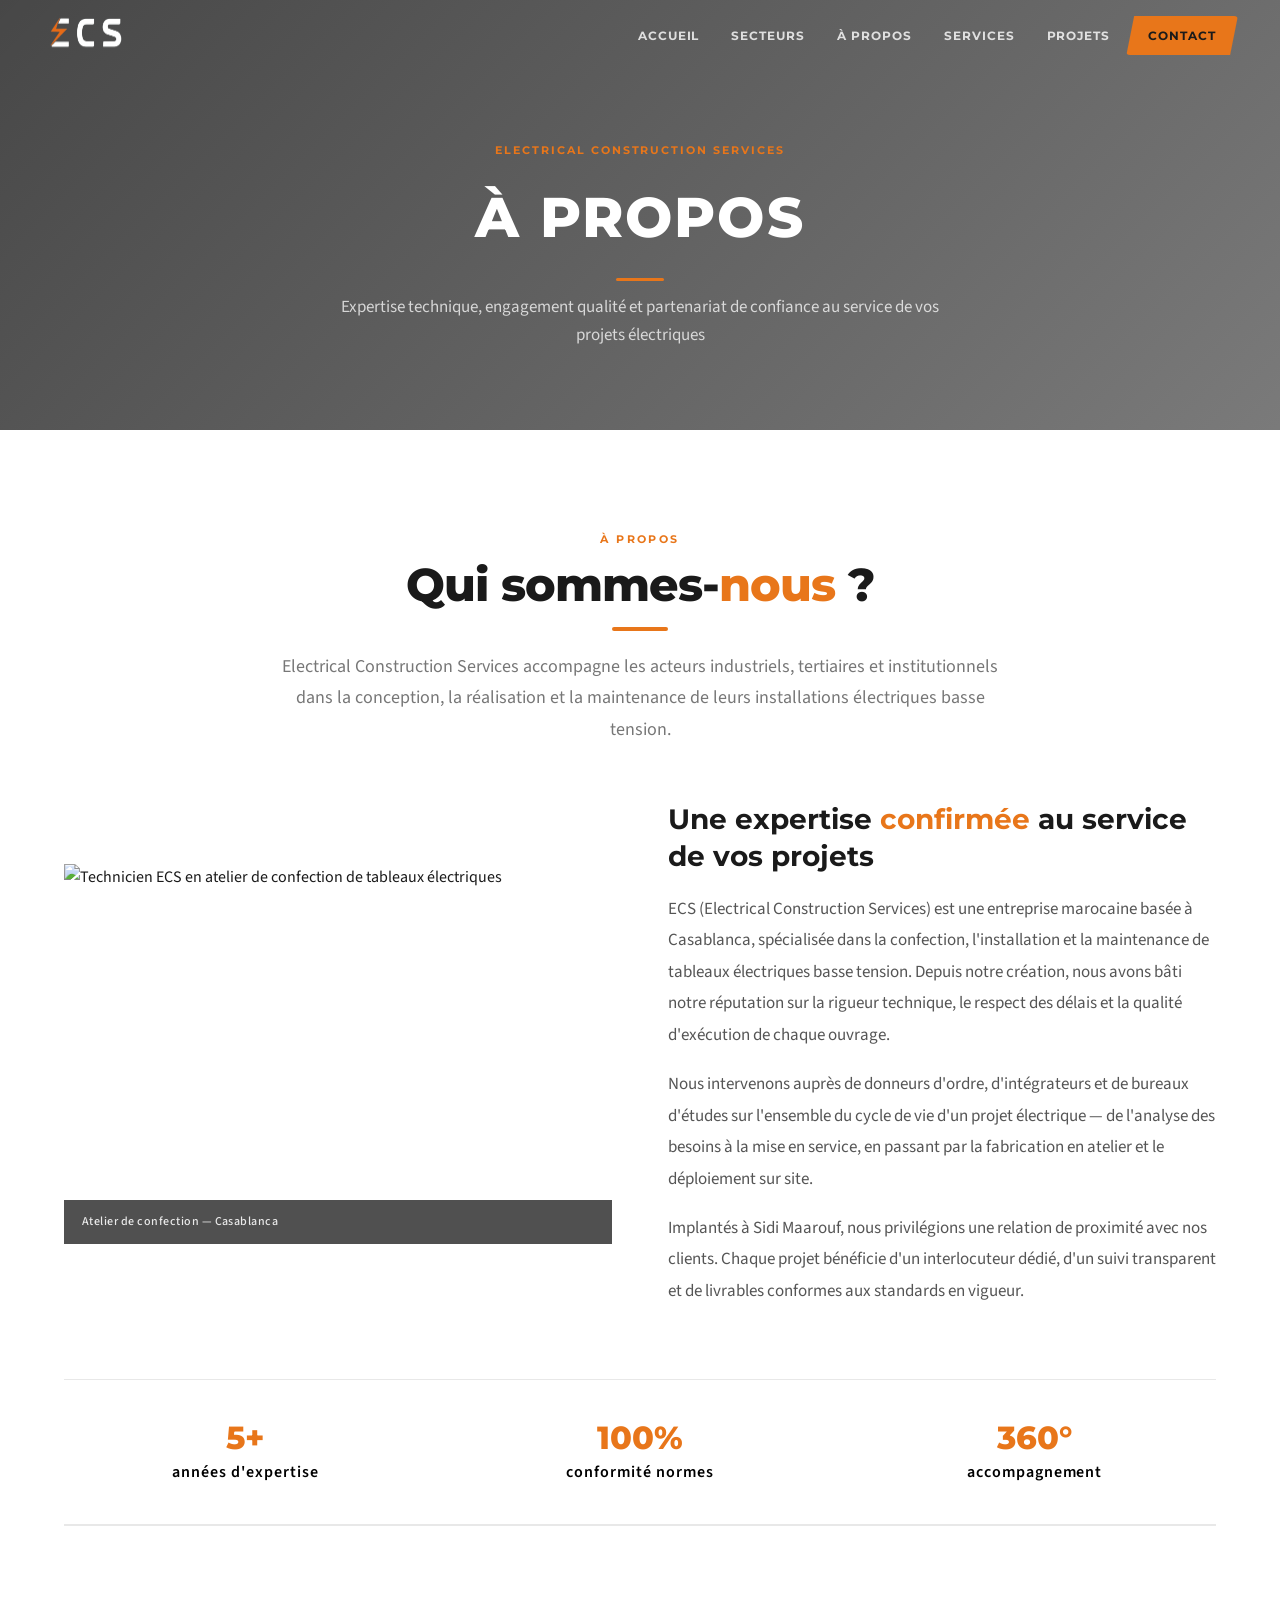
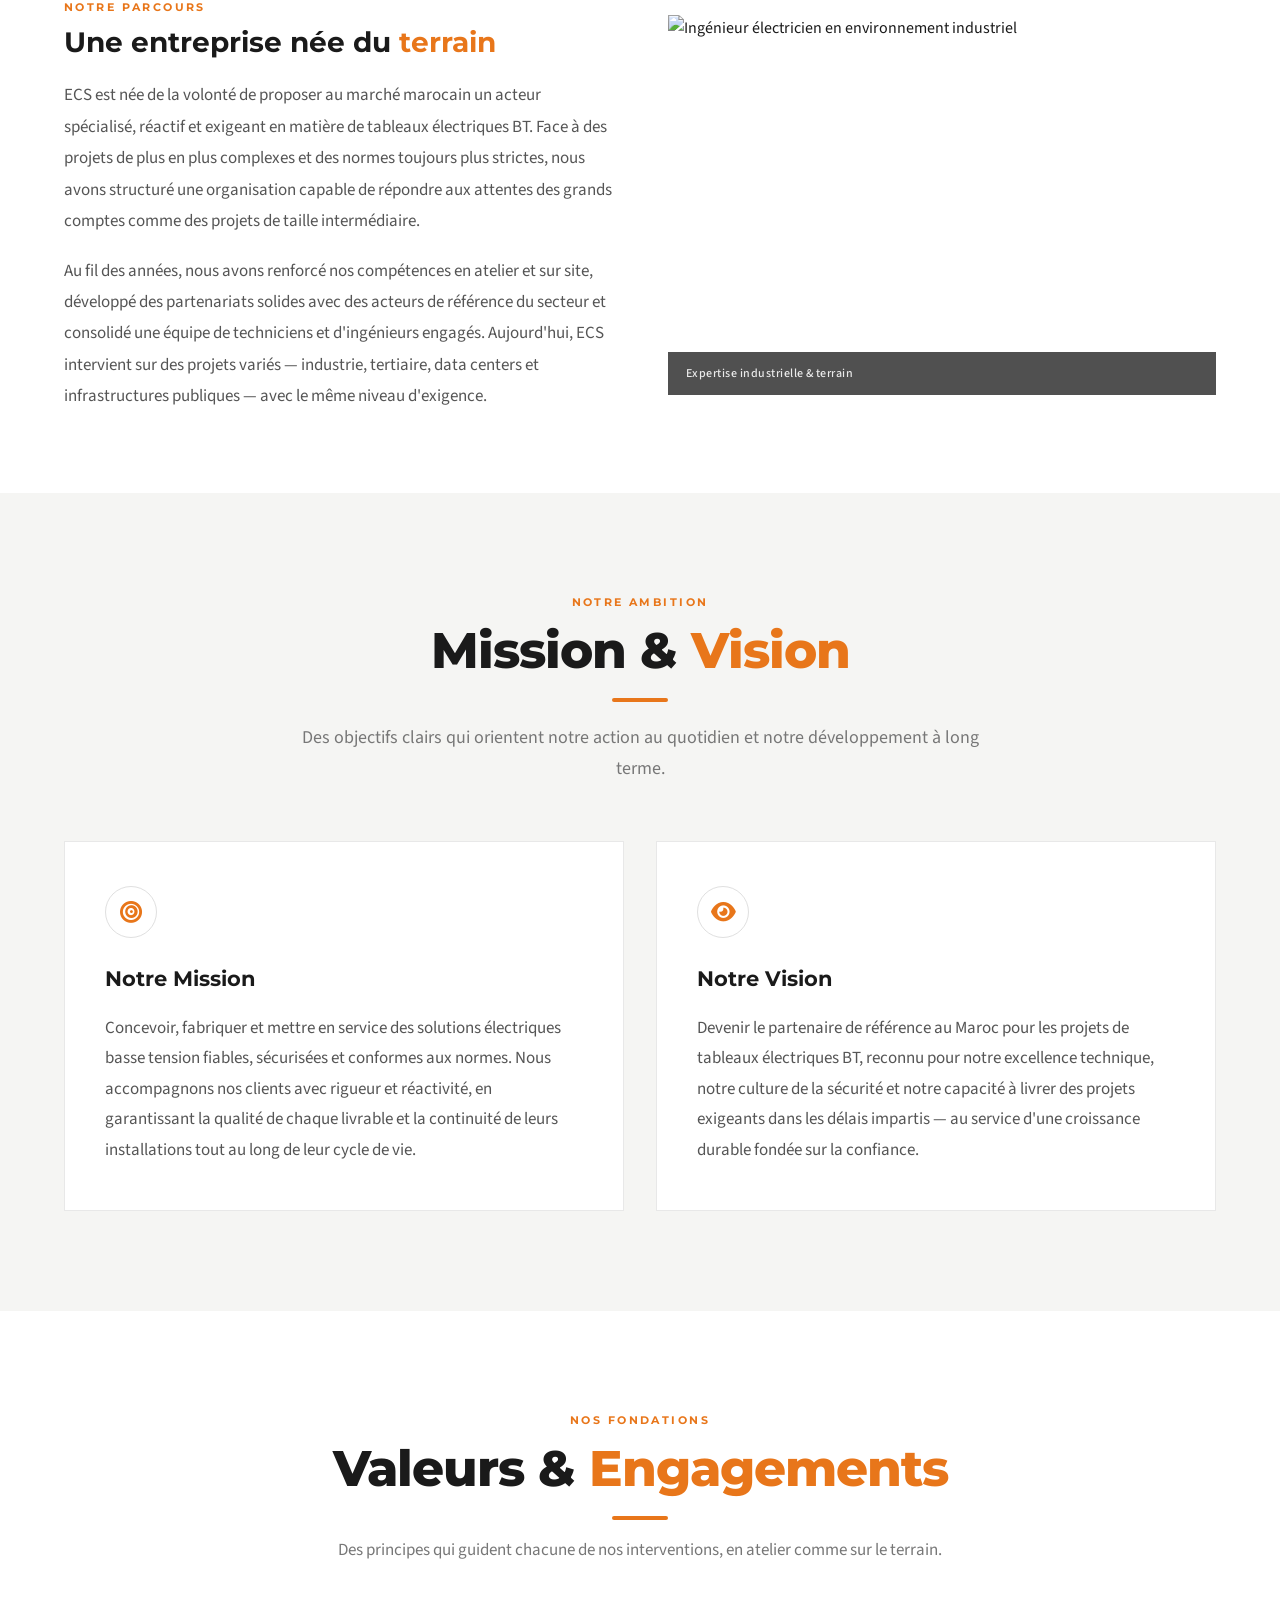
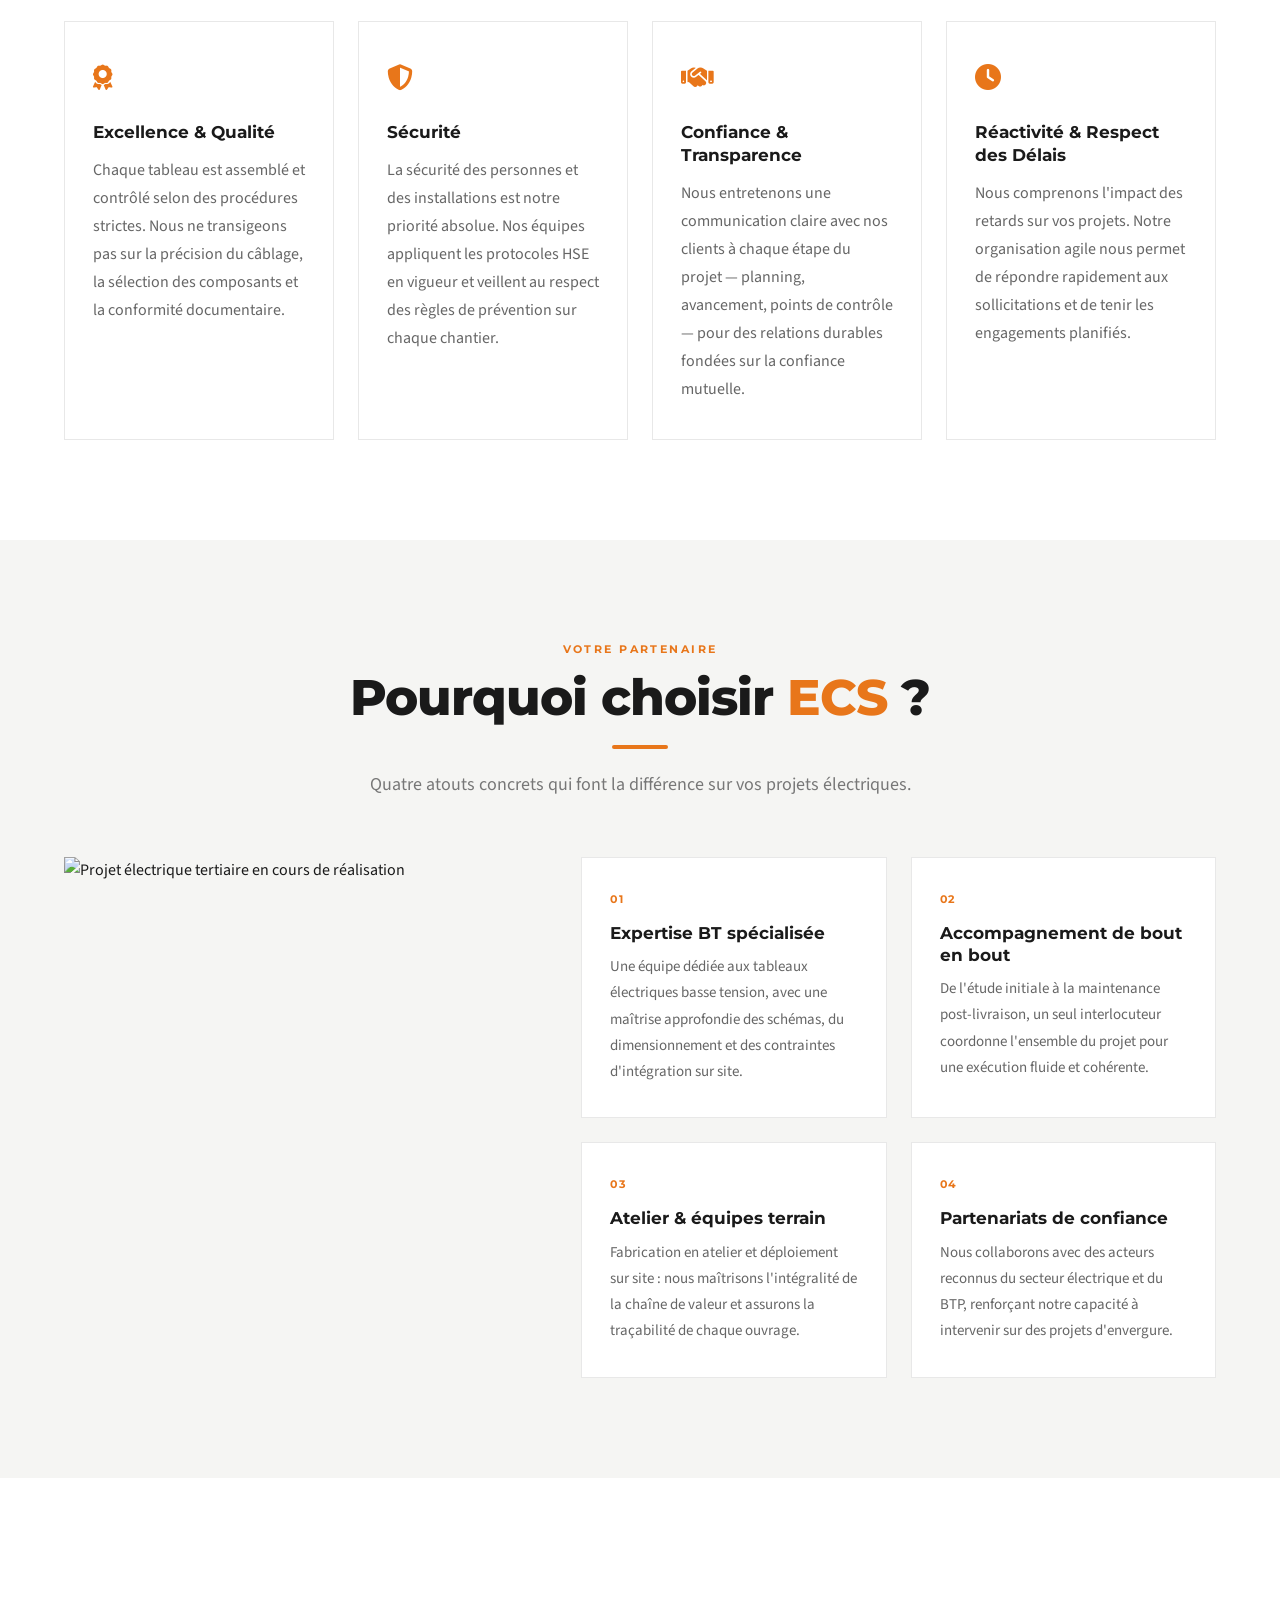
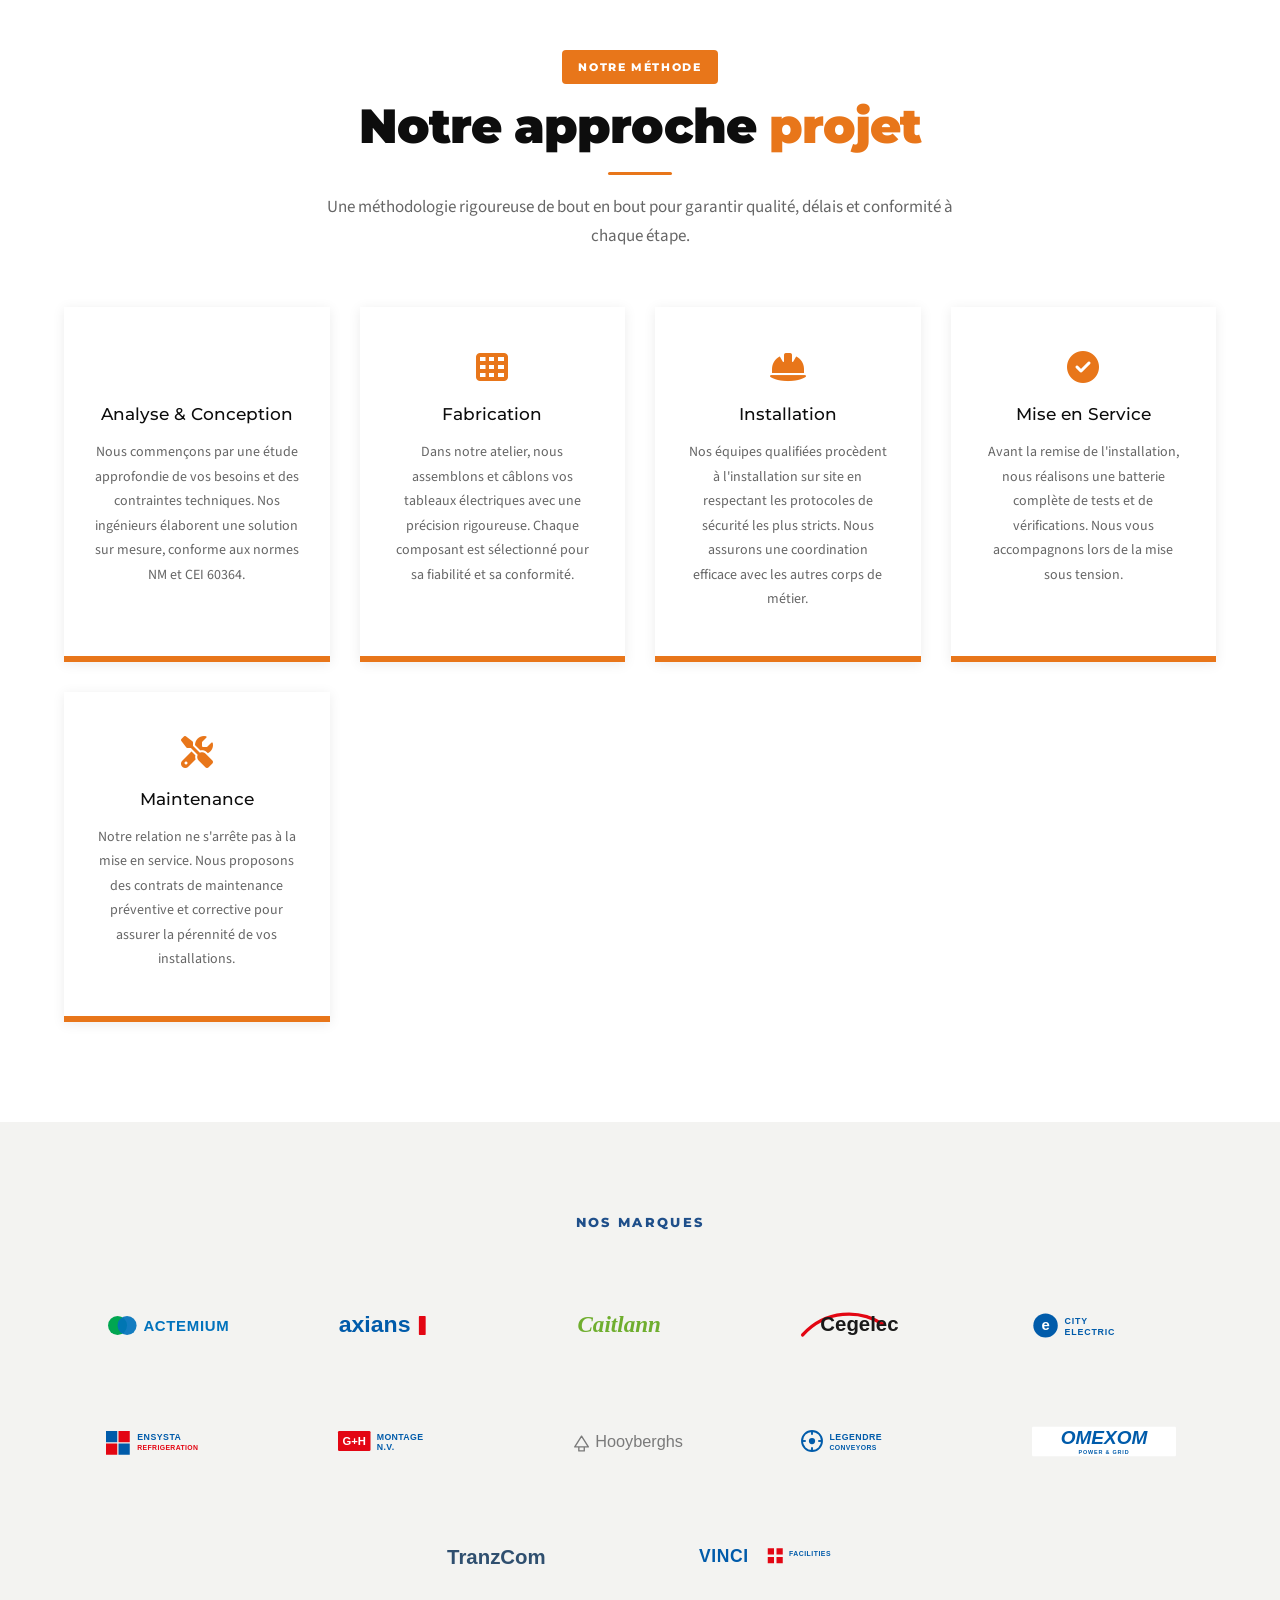
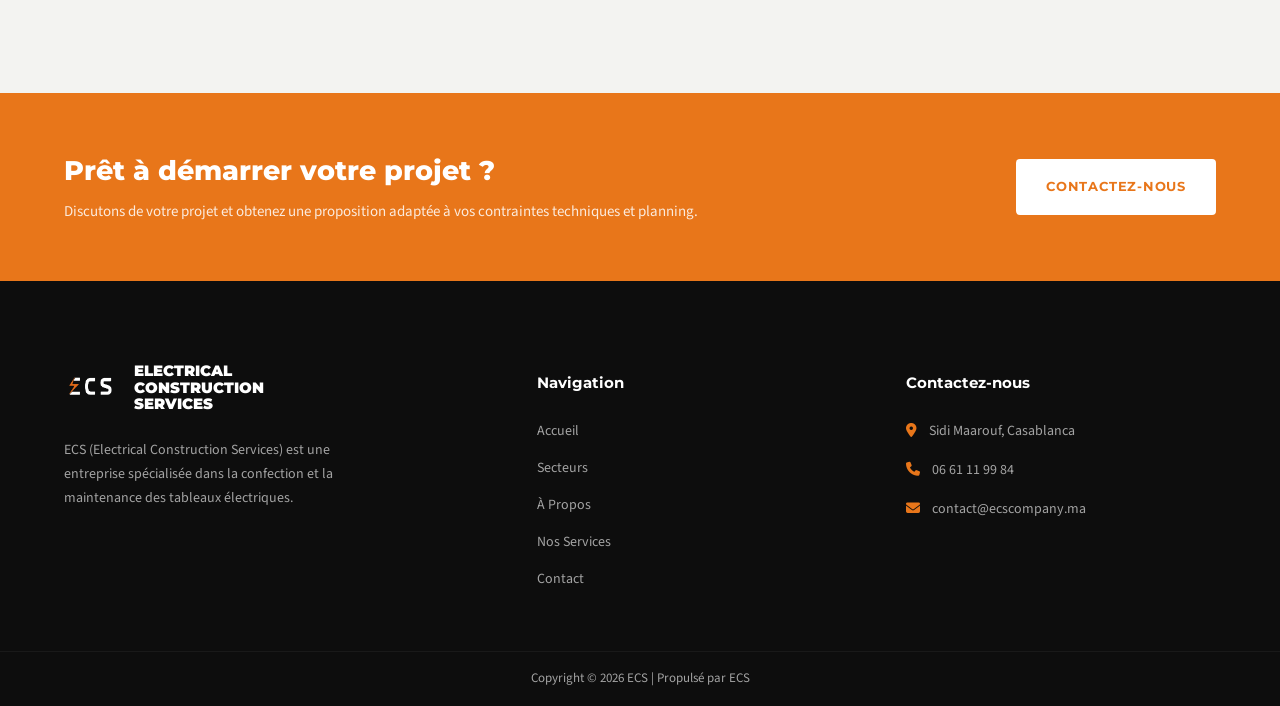
==== about.html @ 17cdc956 "Demo" ====
<!DOCTYPE html>
<html lang="fr">

<head>
  <meta charset="UTF-8" />
  <meta name="viewport" content="width=device-width, initial-scale=1.0" />
  <meta name="description"
    content="À propos d'ECS – Electrical Construction Services. Notre histoire, mission, valeurs et approche projet pour vos installations électriques BT au Maroc." />
  <title>ECS – À Propos</title>

  <link rel="preconnect" href="https://fonts.googleapis.com" />
  <link rel="preconnect" href="https://fonts.gstatic.com" crossorigin />
  <link
    href="https://fonts.googleapis.com/css2?family=Montserrat:wght@300;400;500;600;700;800;900&family=Source+Sans+3:wght@300;400;600&display=swap"
    rel="stylesheet" />
  <link rel="stylesheet" href="https://cdnjs.cloudflare.com/ajax/libs/font-awesome/6.5.0/css/all.min.css" />
  <link href="https://cdn.jsdelivr.net/npm/remixicon@4.2.0/fonts/remixicon.css" rel="stylesheet" />
  <link rel="stylesheet" href="Assets/css/style.css" />
  <link rel="stylesheet" href="Assets/css/responsive.css" />

</head>

<body>

  <span class="loaded"></span>

  <header id="site-header">
    <div class="header-inner">
      <a href="index.html" class="site-logo">
        <div class="logo">
          <img src="Assets/images/logo.png" alt="ECS Logo">
        </div>
      </a>

      <nav class="main-nav" id="main-nav">
        <a href="index.html" class="nav-item">Accueil</a>
        <a href="secteurs.html" class="nav-item">Secteurs</a>
        <a href="about.html" class="nav-item active">À Propos</a>
        <a href="services.html" class="nav-item">Services</a>
        <a href="projets.html" class="nav-item">Projets</a>
        <a href="contact.html" class="nav-item nav-item--cta">Contact</a>
      </nav>

      <button class="nav-burger" id="nav-burger" aria-label="Menu">
        <span></span><span></span><span></span>
      </button>
    </div>
  </header>

  <!-- PAGE HERO BANNER -->
  <div class="page-banner page-banner--about"
    style="background-image: url('https://images.unsplash.com/photo-1581092160562-40aa08e78837?w=1920&q=80')">
    <div class="page-banner-overlay"></div>
    <div class="page-banner-content">
      <div class="section-label light">Electrical Construction Services</div>
      <h1>À Propos</h1>
      <div class="orange-rule"></div>
      <p>Expertise technique, engagement qualité et partenariat de confiance au service de vos projets électriques</p>
    </div>
  </div>

  <!-- ═══════════════════════════ ABOUT SECTION ═══════════════════════════ -->
  <section id="about" class="about-section">
    <div class="wrapper">

      <div class="section-header centered" data-aos="fade-up">
        <div class="section-label">À Propos</div>
        <h2 class="section-title">Qui sommes-<span class="text-primary">nous</span> ?</h2>
        <div class="orange-rule centered-rule"></div>
        <p class="about-intro-lead">Electrical Construction Services accompagne les acteurs industriels, tertiaires et
          institutionnels dans la conception, la réalisation et la maintenance de leurs installations électriques basse
          tension.</p>
      </div>

      <!-- Editorial split: image + intro -->
      <div class="about-split" data-aos="fade-up">
        <figure class="about-split__media">
          <img src="https://images.unsplash.com/photo-1621905251918-48416bd8575a?w=1200&q=80"
            alt="Technicien ECS en atelier de confection de tableaux électriques" loading="lazy">
          <figcaption class="about-img-caption">Atelier de confection — Casablanca</figcaption>
        </figure>
        <div class="about-split__content">
          <h3>Une expertise <span class="text-primary">confirmée</span> au service de vos projets</h3>
          <p>
            ECS (Electrical Construction Services) est une entreprise marocaine basée à Casablanca, spécialisée dans la
            confection,
            l'installation et la maintenance de tableaux électriques basse tension. Depuis notre création, nous avons
            bâti
            notre réputation sur la rigueur technique, le respect des délais et la qualité d'exécution de chaque
            ouvrage.
          </p>
          <p>
            Nous intervenons auprès de donneurs d'ordre, d'intégrateurs et de bureaux d'études sur l'ensemble du cycle
            de vie
            d'un projet électrique — de l'analyse des besoins à la mise en service, en passant par la fabrication en
            atelier
            et le déploiement sur site.
          </p>
          <p>
            Implantés à Sidi Maarouf, nous privilégions une relation de proximité avec nos clients. Chaque projet
            bénéficie
            d'un interlocuteur dédié, d'un suivi transparent et de livrables conformes aux standards en vigueur.
          </p>
        </div>
      </div>

      <!-- Key figures band -->
      <div class="about-keyfigures" aria-label="Chiffres clés" data-aos="fade-up">
        <div class="about-keyfigures-inner">
          <div class="stat-item">
            <span class="stat-number">5+</span>
            <span class="stat-label">années d'expertise</span>
          </div>

          <div class="stat-item">
            <span class="stat-number">100%</span>
            <span class="stat-label">conformité normes</span>
          </div>
          <div class="stat-item">
            <span class="stat-number">360°</span>
            <span class="stat-label">accompagnement</span>
          </div>
        </div>
      </div>

      <!-- History: reversed split -->
      <div class="about-split about-split--reverse about-history" data-aos="fade-up">
        <figure class="about-split__media">
          <img src="https://images.unsplash.com/photo-1581091226825-a6a2a5aee158?w=1200&q=80"
            alt="Ingénieur électricien en environnement industriel" loading="lazy">
          <figcaption class="about-img-caption">Expertise industrielle &amp; terrain</figcaption>
        </figure>
        <div class="about-split__content">
          <div class="section-label">Notre Parcours</div>
          <h3 class="about-history-title">Une entreprise née du <span class="text-primary">terrain</span></h3>
          <p>
            ECS est née de la volonté de proposer au marché marocain un acteur spécialisé, réactif et exigeant en
            matière
            de tableaux électriques BT. Face à des projets de plus en plus complexes et des normes toujours plus
            strictes,
            nous avons structuré une organisation capable de répondre aux attentes des grands comptes comme des projets
            de taille intermédiaire.
          </p>
          <p>
            Au fil des années, nous avons renforcé nos compétences en atelier et sur site, développé des partenariats
            solides avec des acteurs de référence du secteur et consolidé une équipe de techniciens et d'ingénieurs
            engagés. Aujourd'hui, ECS intervient sur des projets variés — industrie, tertiaire, data centers et
            infrastructures publiques — avec le même niveau d'exigence.
          </p>
        </div>
      </div>

    </div>
  </section>

  <!-- ═══════════════════════════ MISSION & VISION ═══════════════════════════ -->
  <section id="mission-vision" class="about-mv-section">
    <div class="wrapper">
      <div class="section-header centered" data-aos="fade-up">
        <div class="section-label">Notre Ambition</div>
        <h2 class="section-title">Mission &amp; <span class="text-primary">Vision</span></h2>
        <div class="orange-rule centered-rule"></div>
        <p class="about-section-lead">Des objectifs clairs qui orientent notre action au quotidien et notre
          développement à long terme.</p>
      </div>

      <div class="about-mv-grid">
        <div class="about-mv-card" data-aos="fade-up">
          <div class="about-mv-icon"><i class="fa-solid fa-bullseye"></i></div>
          <h3>Notre Mission</h3>
          <p>
            Concevoir, fabriquer et mettre en service des solutions électriques basse tension fiables, sécurisées et
            conformes aux normes. Nous accompagnons nos clients avec rigueur et réactivité, en garantissant la qualité
            de chaque livrable et la continuité de leurs installations tout au long de leur cycle de vie.
          </p>
        </div>
        <div class="about-mv-card" data-aos="fade-up" data-aos-delay="80">
          <div class="about-mv-icon"><i class="fa-solid fa-eye"></i></div>
          <h3>Notre Vision</h3>
          <p>
            Devenir le partenaire de référence au Maroc pour les projets de tableaux électriques BT, reconnu pour notre
            excellence technique, notre culture de la sécurité et notre capacité à livrer des projets exigeants dans
            les délais impartis — au service d'une croissance durable fondée sur la confiance.
          </p>
        </div>
      </div>
    </div>
  </section>

  <!-- ═══════════════════════════ VALEURS & ENGAGEMENTS ═══════════════════════════ -->
  <section id="values" class="about-values-section">
    <div class="wrapper">
      <div class="section-header centered" data-aos="fade-up">
        <div class="section-label">Nos Fondations</div>
        <h2 class="section-title">Valeurs &amp; <span class="text-primary">Engagements</span></h2>
        <div class="orange-rule centered-rule"></div>
        <p class="about-values-lead">Des principes qui guident chacune de nos interventions, en atelier comme sur le
          terrain.</p>
      </div>

      <div class="about-values-grid">
        <div class="about-value-card" data-aos="fade-up">
          <div class="about-value-icon"><i class="fa-solid fa-award"></i></div>
          <h4>Excellence &amp; Qualité</h4>
          <p>Chaque tableau est assemblé et contrôlé selon des procédures strictes. Nous ne transigeons pas sur la
            précision du câblage, la sélection des composants et la conformité documentaire.</p>
        </div>
        <div class="about-value-card" data-aos="fade-up" data-aos-delay="80">
          <div class="about-value-icon"><i class="fa-solid fa-shield-halved"></i></div>
          <h4>Sécurité</h4>
          <p>La sécurité des personnes et des installations est notre priorité absolue. Nos équipes appliquent les
            protocoles HSE en vigueur et veillent au respect des règles de prévention sur chaque chantier.</p>
        </div>
        <div class="about-value-card" data-aos="fade-up" data-aos-delay="160">
          <div class="about-value-icon"><i class="fa-solid fa-handshake"></i></div>
          <h4>Confiance &amp; Transparence</h4>
          <p>Nous entretenons une communication claire avec nos clients à chaque étape du projet — planning, avancement,
            points de contrôle — pour des relations durables fondées sur la confiance mutuelle.</p>
        </div>
        <div class="about-value-card" data-aos="fade-up" data-aos-delay="240">
          <div class="about-value-icon"><i class="fa-solid fa-clock"></i></div>
          <h4>Réactivité &amp; Respect des Délais</h4>
          <p>Nous comprenons l'impact des retards sur vos projets. Notre organisation agile nous permet de répondre
            rapidement aux sollicitations et de tenir les engagements planifiés.</p>
        </div>
      </div>

    </div>
  </section>

  <!-- ═══════════════════════════ POURQUOI ECS ═══════════════════════════ -->
  <section id="why-ecs" class="about-why-section">
    <div class="wrapper">
      <div class="section-header centered" data-aos="fade-up">
        <div class="section-label">Votre Partenaire</div>
        <h2 class="section-title">Pourquoi choisir <span class="text-primary">ECS</span> ?</h2>
        <div class="orange-rule centered-rule"></div>
        <p class="about-section-lead">Quatre atouts concrets qui font la différence sur vos projets électriques.</p>
      </div>

      <div class="about-why-layout">
        <figure class="about-why-visual" data-aos="fade-right">
          <img src="https://images.unsplash.com/photo-1486325212027-8081e485255e?w=1600&q=80"
            alt="Projet électrique tertiaire en cours de réalisation" loading="lazy">
        </figure>
        <div class="about-why-grid">
          <div class="about-why-item" data-aos="fade-up">
            <div class="about-why-num">01</div>
            <h4>Expertise BT spécialisée</h4>
            <p>Une équipe dédiée aux tableaux électriques basse tension, avec une maîtrise approfondie des schémas,
              du dimensionnement et des contraintes d'intégration sur site.</p>
          </div>
          <div class="about-why-item" data-aos="fade-up" data-aos-delay="80">
            <div class="about-why-num">02</div>
            <h4>Accompagnement de bout en bout</h4>
            <p>De l'étude initiale à la maintenance post-livraison, un seul interlocuteur coordonne l'ensemble du
              projet pour une exécution fluide et cohérente.</p>
          </div>
          <div class="about-why-item" data-aos="fade-up" data-aos-delay="160">
            <div class="about-why-num">03</div>
            <h4>Atelier &amp; équipes terrain</h4>
            <p>Fabrication en atelier et déploiement sur site : nous maîtrisons l'intégralité de la chaîne de valeur
              et assurons la traçabilité de chaque ouvrage.</p>
          </div>
          <div class="about-why-item" data-aos="fade-up" data-aos-delay="240">
            <div class="about-why-num">04</div>
            <h4>Partenariats de confiance</h4>
            <p>Nous collaborons avec des acteurs reconnus du secteur électrique et du BTP, renforçant notre capacité
              à intervenir sur des projets d'envergure.</p>
          </div>
        </div>
      </div>
    </div>
  </section>

  <!-- ═══════════════════════════ NOTRE APPROCHE PROJET ═══════════════════════════ -->
  <section id="approche-full" class="approche-section">

    <div class="wrapper">
      <div class="section-header centered" data-aos="fade-up">
        <div class="section-label">Notre Méthode</div>
        <h2 class="section-title approche-title">Notre approche <span class="text-primary">projet</span></h2>
        <div class="orange-rule centered-rule"></div>
        <p class="approche-subtitle">Une méthodologie rigoureuse de bout en bout pour garantir qualité, délais et
          conformité à chaque étape.</p>
      </div>

      <div class="approche-steps">

        <!-- Étape 1 -->
        <div class="approche-card" data-step="01" data-aos="fade-up">
          <div class="approche-card-inner">
            <div class="approche-header">
              <span class="approche-step">01</span>
              <div class="approche-icon">
                <i class="ri-file-chart-line"></i>
              </div>
            </div>
            <h4 class="approche-card-title">Analyse &amp; Conception</h4>
            <p class="approche-card-desc">Nous commençons par une étude approfondie de vos besoins et des
              contraintes techniques. Nos ingénieurs élaborent une solution sur mesure, conforme aux normes NM et
              CEI 60364.</p>
          </div>
        </div>

        <!-- Étape 2 -->
        <div class="approche-card" data-step="02" data-aos="fade-up" data-aos-delay="80">
          <div class="approche-card-inner">
            <div class="approche-header">
              <span class="approche-step">02</span>
              <div class="approche-icon">
                <i class="fa-solid fa-table-cells"></i>
              </div>
            </div>
            <h4 class="approche-card-title">Fabrication</h4>
            <p class="approche-card-desc">Dans notre atelier, nous assemblons et câblons vos tableaux électriques
              avec une précision rigoureuse. Chaque composant est sélectionné pour sa fiabilité et sa conformité.
            </p>
          </div>
        </div>

        <!-- Étape 3 -->
        <div class="approche-card" data-step="03" data-aos="fade-up" data-aos-delay="160">
          <div class="approche-card-inner">
            <div class="approche-header">
              <span class="approche-step">03</span>
              <div class="approche-icon">
                <i class="fa-solid fa-helmet-safety"></i>
              </div>
            </div>
            <h4 class="approche-card-title">Installation</h4>
            <p class="approche-card-desc">Nos équipes qualifiées procèdent à l'installation sur site en respectant
              les protocoles de sécurité les plus stricts. Nous assurons une coordination efficace avec les autres
              corps de métier.</p>
          </div>
        </div>

        <!-- Étape 4 -->
        <div class="approche-card" data-step="04" data-aos="fade-up" data-aos-delay="240">
          <div class="approche-card-inner">
            <div class="approche-header">
              <span class="approche-step">04</span>
              <div class="approche-icon">
                <i class="fa-solid fa-circle-check"></i>
              </div>
            </div>
            <h4 class="approche-card-title">Mise en Service</h4>
            <p class="approche-card-desc">Avant la remise de l'installation, nous réalisons une batterie complète de
              tests et de vérifications. Nous vous accompagnons lors de la mise sous tension.</p>
          </div>
        </div>

        <!-- Étape 5 -->
        <div class="approche-card" data-step="05" data-aos="fade-up" data-aos-delay="320">
          <div class="approche-card-inner">
            <div class="approche-header">
              <span class="approche-step">05</span>
              <div class="approche-icon">
                <i class="fa-solid fa-screwdriver-wrench"></i>
              </div>
            </div>
            <h4 class="approche-card-title">Maintenance</h4>
            <p class="approche-card-desc">Notre relation ne s'arrête pas à la mise en service. Nous proposons des
              contrats de maintenance préventive et corrective pour assurer la pérennité de vos installations.</p>
          </div>
        </div>

      </div>
    </div>
  </section>
  <!-- ═══════════════════════════ PARTNERS SECTION ═══════════════════════════ -->
  <section id="partners" class="partners-section">
    <div class="wrapper">
      <div class="partners-header">
        <span class="partners-label">Nos Marques</span>
      </div>

      <div class="partners-grid">
        <div class="partners-row">
          <div class="partner-brand"><img src="Assets/images/Partners/actemium.svg" alt="Actemium" loading="lazy" /></div>
          <div class="partner-brand"><img src="Assets/images/Partners/axians.svg" alt="Axians" loading="lazy" /></div>
          <div class="partner-brand"><img src="Assets/images/Partners/caitlann.svg" alt="Caitlann" loading="lazy" /></div>
          <div class="partner-brand"><img src="Assets/images/Partners/cegelec.svg" alt="Cegelec" loading="lazy" /></div>
          <div class="partner-brand"><img src="Assets/images/Partners/city-electric.svg" alt="City Electric" loading="lazy" /></div>
        </div>

        <div class="partners-row">
          <div class="partner-brand"><img src="Assets/images/Partners/ensysta.svg" alt="Ensysta Refrigeration" loading="lazy" /></div>
          <div class="partner-brand"><img src="Assets/images/Partners/gh-montage.svg" alt="G+H Montage" loading="lazy" /></div>
          <div class="partner-brand"><img src="Assets/images/Partners/hooyberghs.svg" alt="Hooyberghs" loading="lazy" /></div>
          <div class="partner-brand"><img src="Assets/images/Partners/legendre.svg" alt="Legendre" loading="lazy" /></div>
          <div class="partner-brand"><img src="Assets/images/Partners/omexom.svg" alt="Omexom" loading="lazy" /></div>
        </div>

        <div class="partners-row partners-row--center">
          <div class="partner-brand"><img src="Assets/images/Partners/tranzcom.svg" alt="TranzCom" loading="lazy" /></div>
          <div class="partner-brand"><img src="Assets/images/Partners/vinci-facilities.svg" alt="VINCI Facilities" loading="lazy" /></div>
        </div>
      </div>
    </div>
  </section>

  <!-- CTA band -->
  <section class="cta-band">
    <div class="wrapper cta-band-inner">
      <div class="cta-band-text">
        <h3>Prêt à démarrer votre projet ?</h3>
        <p>Discutons de votre projet et obtenez une proposition adaptée à vos contraintes techniques et planning.
        </p>
      </div>
      <a href="contact.html" class="btn btn-primary">Contactez-nous</a>
    </div>
  </section>

  <!-- ═══════════════════════════ FOOTER ═══════════════════════════ -->
  <footer class="site-footer">
    <div class="footer-main">
      <div class="wrapper footer-grid">
        <div class="footer-col">
          <div class="footer-brand">
            <img src="Assets/images/logo.png" alt="ECS Logo" />
            <span class="footer-brand-name">Electrical<br>Construction<br>Services</span>
          </div>
          <p class="footer-about">
            ECS (Electrical Construction Services) est une entreprise spécialisée dans la confection et la
            maintenance
            des tableaux électriques.
          </p>
        </div>
        <div class="footer-col">
          <h4>Navigation</h4>
          <ul>
            <li><a href="index.html">Accueil</a></li>
            <li><a href="secteurs.html">Secteurs</a></li>
            <li><a href="about.html">À Propos</a></li>
            <li><a href="services.html">Nos Services</a></li>
            <li><a href="contact.html">Contact</a></li>
          </ul>
        </div>
        <div class="footer-col">
          <h4>Contactez-nous</h4>
          <div class="footer-contact">
            <p><i class="fa-solid fa-location-dot"></i> <span>Sidi Maarouf, Casablanca</span></p>
            <p><i class="fa-solid fa-phone"></i> <span><a href="tel:+212661119984">06 61 11 99 84</a></span></p>
            <p><i class="fa-solid fa-envelope"></i> <span><a
                  href="mailto:contact@ecscompany.ma">contact@ecscompany.ma</a></span></p>
          </div>
        </div>
      </div>
    </div>
    <div class="footer-bottom">
      <div class="wrapper fb-inner">
        <p>Copyright &copy; 2026 ECS | Propulsé par ECS</p>
      </div>
    </div>
  </footer>



  <button id="back-top" aria-label="Retour en haut"><i class="fa-solid fa-chevron-up"></i></button>

  <script src="Assets/js/script.js"></script>
</body>

</html>
---- Assets/css/style.css ----
*,
*::before,
*::after {
  box-sizing: border-box;
  margin: 0;
  padding: 0;
}



html {
  font-size: 16px;
  scroll-behavior: smooth;
}

body {
  font-family: 'Source Sans 3', sans-serif;
  background: #fff;
  color: #1a1a1a;
  line-height: 1.65;
  overflow-x: hidden;

}

a {
  text-decoration: none;
  color: inherit;
}

ul {
  list-style: none;
}

img {
  display: block;
  max-width: 100%;
}

button {
  font-family: inherit;
  border: none;
  background: none;
  cursor: pointer;
}

input,
textarea,
select {
  font-family: inherit;
}

::selection {
  background: #E8761A;
  color: #fff;
}

.loader {
  width: 48px;
  height: 48px;
  display: inline-block;
  position: relative;
}

.loader::after,
.loader::before {
  content: '';
  box-sizing: border-box;
  width: 48px;
  height: 48px;
  border-radius: 50%;
  border: 2px solid #FFF;
  position: absolute;
  left: 0;
  top: 0;
  animation: animloader 2s linear infinite;
}

.loader::after {
  animation-delay: 1s;
}

@keyframes animloader {
  0% {
    transform: scale(0);
    opacity: 1;
  }

  100% {
    transform: scale(1);
    opacity: 0;
  }
}

/* ── VARIABLES ── */
:root {
  --orange: #E8761A;
  --orange-dark: #c4600e;
  --orange-light: #f4924a;
  --orange-bg: rgba(232, 118, 26, .08);
  --orange-border: rgba(232, 118, 26, .25);
  --black: #0d0d0d;
  --dark: #111;
  --dark2: #1a1a1a;
  --dark3: #222;
  --mid: #444;
  --muted: #777;
  --muted2: #aaa;
  --light: #f5f5f3;
  --border: rgba(0, 0, 0, .1);
  --border-dark: rgba(255, 255, 255, .1);
  --nav-h: 80px;
  --wrap: 1260px;
  --r: 4px;
  --r2: 8px;
  --ease: cubic-bezier(.4, 0, .2, 1);
  --ease-out: cubic-bezier(0, 0, .2, 1);
  --spring: cubic-bezier(.34, 1.56, .64, 1);
}



/* ── UTILITIES ── */
.wrapper {
  max-width: var(--wrap);
  margin: 0 auto;
  padding: 0 32px;

}

.wrapper.full {
  max-width: 100%;
  padding: 0;
}
.section-label {
  font-family: 'Montserrat', sans-serif;
  font-size: 11px;
  font-weight: 700;
  letter-spacing: .22em;
  text-transform: uppercase;
  color: var(--orange);
  margin-bottom: 12px;
}

.section-label.light {
  color: var(--orange-light);
}

.section-title {
  font-family: 'Montserrat', sans-serif;
  font-size: clamp(30px, 4vw, 50px);
  font-weight: 800;
  line-height: 1.1;
  letter-spacing: -.02em;
  color: var(--dark2);
  margin-bottom: 20px;
}

.section-title.light {
  color: #fff;
}

.section-header {
  margin-bottom: 56px;
}

.section-header.centered {
  text-align: center;
}

.orange-rule {
  width: 56px;
  height: 4px;
  background: var(--orange);
  border-radius: 2px;
  margin-top: 20px;
}

.orange-rule.centered-rule {
  margin: 20px auto 0;
}

.body-lg {
  font-size: 17px;
  line-height: 1.75;
  color: #444;
}

.body-md {
  font-size: 15px;
  line-height: 1.7;
  color: #666;
  margin-top: 14px;
}

.light-text {
  color: rgba(255, 255, 255, .75) !important;
}

/* Buttons */
.btn {
  display: inline-flex;
  align-items: center;
  gap: 9px;
  font-family: 'Montserrat', sans-serif;
  font-size: 13px;
  font-weight: 700;
  letter-spacing: .06em;
  text-transform: uppercase;
  padding: 15px 28px;
  border-radius: var(--r);
  transition: background .22s var(--ease), color .22s, border-color .22s, transform .22s var(--spring), box-shadow .22s;
  white-space: nowrap;
}

.btn-primary {
  background: var(--orange);
  color: #fff;
  border: 2px solid var(--orange);
}

.btn-primary:hover {
  background: var(--orange-dark);
  border-color: var(--orange-dark);
  transform: translateY(-2px);
  box-shadow: 0 8px 24px rgba(232, 118, 26, .3);
}

.btn-outline {
  background: transparent;
  color: #fff;
  border: 2px solid rgba(255, 255, 255, .6);
}

.btn-outline:hover {
  background: rgba(255, 255, 255, .1);
  border-color: #fff;
  transform: translateY(-2px);
}

[data-aos] {
  opacity: 0;
  transform: translateY(28px);
  transition: opacity .65s var(--ease-out), transform .65s var(--ease-out);
}

[data-aos="fade-right"] {
  transform: translateX(-28px);
}

[data-aos="fade-left"] {
  transform: translateX(28px);
}

[data-aos="fade-up"] {
  transform: translateY(28px);
}

[data-aos].aos-animate {
  opacity: 1;
  transform: translate(0, 0);
}

@media (prefers-reduced-motion: reduce) {
  [data-aos] {
    opacity: 1;
    transform: none;
    transition: none;
  }
}

/* ═══════════════════════════════════════════════════════════════
   LOADER
   ═══════════════════════════════════════════════════════════════ */
#page-loader {
  position: fixed;
  inset: 0;
  background: var(--black);
  z-index: 9999;
  display: flex;
  flex-direction: column;
  align-items: center;
  justify-content: center;
  gap: 28px;
  transition: opacity .5s var(--ease), transform .6s var(--ease);
}

#page-loader.gone {
  opacity: 0;
  pointer-events: none;
  transform: translateY(-100%);
}

.pl-logo {
  width: 72px;
  height: 72px;
  animation: pl-pulse 1s ease-in-out infinite alternate;
}

.pl-logo svg {
  width: 100%;
  height: 100%;
}

@keyframes pl-pulse {
  from {
    opacity: .5;
  }

  to {
    opacity: 1;
  }
}

.pl-track {
  width: 200px;
  height: 3px;
  background: #222;
  border-radius: 2px;
  overflow: hidden;
}

.pl-bar {
  height: 100%;
  width: 0;
  background: var(--orange);
  border-radius: 2px;
  animation: pl-fill 1.8s var(--ease-out) forwards;
}

@keyframes pl-fill {
  to {
    width: 100%;
  }
}


#site-header {
  position: fixed;
  top: 0;
  left: 0;
  right: 0;
  z-index: 800;
  height: var(--nav-h);
  transition: background .35s var(--ease), box-shadow .35s, border-color .35s;
  border-bottom: 1px solid transparent;
}

#site-header.transparent {
  background: transparent;
}

#site-header.solid {
  background: linear-gradient(-45deg, rgba(13, 13, 13, 0.95), rgba(232, 118, 26, 0.4), rgba(13, 13, 13, 0.95), rgba(196, 96, 14, 0.3));
  background-size: 400% 400%;
  animation: nav-gradient-bg 10s ease infinite;
  backdrop-filter: blur(16px);
  border-color: rgba(255, 255, 255, .07);
  box-shadow: 0 2px 32px rgba(0, 0, 0, .4);
}

@keyframes nav-gradient-bg {
  0% {
    background-position: 0% 50%;
  }

  50% {
    background-position: 100% 50%;
  }

  100% {
    background-position: 0% 50%;
  }
}

.header-inner {
  max-width: var(--wrap);
  margin: 0 auto;
  padding: 0 32px;
  height: 100%;
  display: flex;
  align-items: center;
  justify-content: space-between;
  gap: 24px;
}



.logo {
  width: 90px;
  height: 90px;
  display: flex;
  align-items: center;
  justify-content: center;
  flex-shrink: 0;
  flex-direction: column;

}

.logo img {
  width: 100%;
  height: 100%;
  object-fit: contain;
}

/* .logo-text {
  font-family: 'Montserrat', sans-serif;
  font-size: 12px;
  font-weight: 700;
  letter-spacing: .08em;
  text-transform: uppercase;
  color: rgba(255, 255, 255, .8);
  padding: 8px 16px;
  border-radius: var(--r);
  position: relative;
  transition: color .2s, background .2s;
  
} */





/* Nav links */
.main-nav {
  display: flex;
  align-items: center;
  gap: 0;
}

.nav-item {
  font-family: 'Montserrat', sans-serif;
  font-size: 12px;
  font-weight: 700;
  letter-spacing: .08em;
  text-transform: uppercase;
  color: rgba(255, 255, 255, .8);
  padding: 8px 16px;
  border-radius: var(--r);
  position: relative;
  transition: color .2s, background .2s;
}

/* ═══════════════════════════════════════════════════════════════════
   TICKER
═══════════════════════════════════════════════════════════════════ */
.ticker {
  background: var(--or);
  overflow: hidden;
  padding: 14px 0;
  border-top: 2px solid rgba(255, 255, 255, .15);
}

.ticker-inner {
  overflow: hidden;
}

.ticker-track {
  display: flex;
  align-items: center;
  gap: 28px;
  white-space: nowrap;
  animation: scroll-ticker 30s linear infinite;
  width: max-content;
}

.ticker-track span {
  font-family: 'Syne', sans-serif;
  font-size: 12px;
  font-weight: 700;
  letter-spacing: .14em;
  text-transform: uppercase;
  color: var(--white);
}

.ticker-track i {
  color: rgba(255, 255, 255, .5);
  font-size: 10px;
}

@keyframes scroll-ticker {
  from {
    transform: translateX(0);
  }

  to {
    transform: translateX(-50%);
  }
}




.nav-item::after {
  content: '';
  position: absolute;
  bottom: 4px;
  left: 16px;
  right: 16px;
  height: 2px;
  background: var(--orange);
  transform: scaleX(0);
  transform-origin: left;
  transition: transform .25s var(--ease);
}

.nav-item:hover {
  color: #fff;
}

.nav-item:hover::after,
.nav-item.active::after {
  transform: scaleX(1);
}

.nav-item.active {
  color: #fff;
}

.nav-item--cta {
  background: var(--orange);
  color: var(--white) !important;
  padding: 10px 22px;
  font-weight: 700 !important;
  clip-path: polygon(8px 0%, 100% 0%, calc(100% - 8px) 100%, 0% 100%);
  transition: background var(--transition) !important;
}

.nav-item--cta::after {
  display: none !important;
}

.nav-item--cta:hover {
  background: var(--orange-dark) !important;
}

/* Burger */
.nav-burger {
  display: none;
  flex-direction: column;
  gap: 5px;
  padding: 8px;
  position: relative;
  z-index: 1001;
  cursor: pointer;
}

.nav-burger span {
  display: block;
  width: 24px;
  height: 2px;
  background: #fff;
  border-radius: 2px;
  transition: transform .3s var(--ease), opacity .3s;
}

.nav-burger.open span:nth-child(1) {
  transform: translateY(7px) rotate(45deg);
}

.nav-burger.open span:nth-child(2) {
  opacity: 0;
}

.nav-burger.open span:nth-child(3) {
  transform: translateY(-7px) rotate(-45deg);
}

/* ═══════════════════════════════════════════════════════════════
   HERO SLIDER  (IES-style full-screen market slides)
   ═══════════════════════════════════════════════════════════════ */
.hero {
  position: relative;
  height: 100vh;
  min-height: 600px;
  overflow: hidden;
}

.hero-video-layer {
  position: absolute;
  inset: 0;
  z-index: 0;
  overflow: hidden;
}

.hero-bg-video {
  width: 100%;
  height: 100%;
  object-fit: cover;
  object-position: center;
  display: block;
}

.hero-mobile-fallback {
  position: absolute;
  inset: 0;
  z-index: 0;
  background-size: cover;
  background-position: center;
  background-repeat: no-repeat;
  display: none;
}

/* Slides */
.hero-slides {
  position: absolute;
  inset: 0;
}

.hero-slide {
  position: absolute;
  inset: 0;
  opacity: 0;
  transition: opacity 1s var(--ease);
}

.hero-slide.active {
  opacity: 1;
  z-index: 1;
}

.hero-slide.prev {
  opacity: 0;
  z-index: 0;
}

.slide-bg {
  position: absolute;
  inset: 0;
  background: transparent;
}

.slide-overlay {
  position: absolute;
  inset: 0;
  background: linear-gradient(135deg,
      rgba(0, 0, 0, .72) 0%,
      rgba(0, 0, 0, .38) 60%,
      rgba(0, 0, 0, .18) 100%);
}

/* Slide market text (IES-style: bottom-left, bold caps) */
.slide-content {
  position: absolute;
  bottom: 180px;
  left: 0;
  right: 0;
  padding: 0 80px;
  z-index: 2;
  pointer-events: none;
}

.slide-eyebrow {
  font-family: 'Montserrat', sans-serif;
  font-size: 12px;
  font-weight: 700;
  letter-spacing: .3em;
  text-transform: uppercase;
  color: var(--orange-light);
  margin-bottom: 10px;
  opacity: 0;
  transform: translateY(16px);
  transition: opacity .6s .3s var(--ease-out), transform .6s .3s var(--ease-out);
}

.hero-slide.active .slide-eyebrow {
  opacity: 1;
  transform: translateY(0);
}

.slide-tagline {
  font-family: 'Montserrat', sans-serif;
  font-size: clamp(32px, 5.5vw, 72px);
  font-weight: 900;
  line-height: .95;
  letter-spacing: -.02em;
  color: #fff;
  margin-bottom: 14px;
  opacity: 0;
  transform: translateY(24px);
  transition: opacity .7s .45s var(--ease-out), transform .7s .45s var(--ease-out);
}

.hero-slide.active .slide-tagline {
  opacity: 1;
  transform: translateY(0);
}

.slide-market {
  display: inline-flex;
  align-items: center;
  gap: 10px;
  font-family: 'Montserrat', sans-serif;
  font-size: 13px;
  font-weight: 700;
  letter-spacing: .12em;
  text-transform: uppercase;
  color: rgba(255, 255, 255, .75);
  opacity: 0;
  transition: opacity .5s .7s var(--ease-out);
}

.slide-market::before {
  content: '';
  width: 32px;
  height: 2px;
  background: var(--orange);
  flex-shrink: 0;
}

.hero-slide.active .slide-market {
  opacity: 1;
}

/* CTA bar (fixed bottom of hero) */
.hero-cta-bar {
  position: absolute;
  bottom: 0;
  left: 0;
  right: 0;
  background: rgba(13, 13, 13, .88);
  backdrop-filter: blur(12px);
  border-top: 1px solid rgba(255, 255, 255, .08);
  z-index: 10;
}

.hero-cta-inner {
  max-width: var(--wrap);
  margin: 0 auto;
  padding: 0 32px;
  display: flex;
  align-items: center;
  justify-content: space-between;
  gap: 32px;
  height: 88px;
}

.hero-title {
  font-family: 'Montserrat', sans-serif;
  font-size: clamp(16px, 2vw, 22px);
  font-weight: 800;
  color: #fff;
  letter-spacing: -.01em;
}

.hero-sub {
  font-size: 13px;
  color: rgba(255, 255, 255, .55);
  margin-top: 4px;
}

.hero-btns {
  display: flex;
  gap: 12px;
  flex-shrink: 0;
}

/* Dots */
.slide-dots {
  position: absolute;
  bottom: 104px;
  right: 40px;
  display: flex;
  flex-direction: column;
  gap: 8px;
  z-index: 12;
}

.dot {
  width: 10px;
  height: 10px;
  border-radius: 50%;
  background: rgba(255, 255, 255, .3);
  border: 2px solid rgba(255, 255, 255, .3);
  transition: background .25s, border-color .25s, transform .25s;
}

.dot.active {
  background: var(--orange);
  border-color: var(--orange);
  transform: scale(1.25);
}

/* Arrows */
.slide-arrow {
  position: absolute;
  top: 50%;
  transform: translateY(-50%);
  z-index: 12;
  width: 48px;
  height: 48px;
  background: rgba(0, 0, 0, .4);
  border: 1px solid rgba(255, 255, 255, .15);
  border-radius: 50%;
  color: #fff;
  font-size: 16px;
  display: flex;
  align-items: center;
  justify-content: center;
  transition: background .2s, border-color .2s, transform .2s var(--spring);
}

.slide-arrow:hover {
  background: var(--orange);
  border-color: var(--orange);
  transform: translateY(-50%) scale(1.08);
}

.slide-prev {
  left: 28px;
}

.slide-next {
  right: 28px;
}

@media (prefers-reduced-motion: reduce) {
  .hero-video-layer {
    display: none;
  }

  .hero-mobile-fallback {
    display: block;
  }
}


@keyframes line-drop {

  0%,
  100% {
    transform: scaleY(0);
    transform-origin: top;
    opacity: 0;
  }

  40% {
    transform: scaleY(1);
    transform-origin: top;
    opacity: 1;
  }

  41% {
    transform-origin: bottom;
  }

  80% {
    transform: scaleY(0);
    transform-origin: bottom;
    opacity: 0;
  }
}

/* ═══════════════════════════════════════════════════════════════
   MARKETS GRID  (IES-style hover cards)
   ═══════════════════════════════════════════════════════════════ */
.markets {
  background: #fff;
  padding-bottom: 0;
}

.markets-header {
  padding: 72px 0 48px;
  border-bottom: 1px solid rgba(255, 255, 255, .06);
}

.markets-header .section-label {
  color: var(--orange-light);
}

.markets-header .section-title {
  color: black;
  margin-bottom: 0;
}

.markets-grid {
  display: grid;
  grid-template-columns: repeat(5, 1fr);
}

.market-card-wrap {
  position: relative;
}

.market-card {
  position: relative;
  overflow: hidden;
  height: 480px;
  cursor: pointer;
  transition: flex .5s var(--ease);
}



.mc-img {
  position: absolute;
  inset: 0;
  background-size: cover;
  background-position: center;
  transition: transform .6s var(--ease);
}

.market-card:hover .mc-img {
  transform: scale(1.06);
}

.mc-overlay {
  position: absolute;
  inset: 0;
  background: linear-gradient(to top, rgba(0, 0, 0, .92) 0%, rgba(0, 0, 0, .3) 50%, rgba(0, 0, 0, .15) 100%);
  transition: background .4s;
}

.market-card:hover .mc-overlay {
  background: linear-gradient(to top, rgba(0, 0, 0, .95) 0%, rgba(0, 0, 0, .5) 60%, rgba(232, 118, 26, .1) 100%);
}

/* Orange left border on hover */
.market-card::after {
  content: '';
  position: absolute;
  top: 0;
  left: 0;
  bottom: 0;
  width: 4px;
  background: var(--orange);
  transform: scaleY(0);
  transform-origin: bottom;
  transition: transform .4s var(--ease);
  z-index: 3;
}

.market-card:hover::after {
  transform: scaleY(1);
}

.mc-body {
  position: absolute;
  bottom: 0;
  left: 0;
  right: 0;
  padding: 32px 28px;
  z-index: 2;
  display: flex;
  flex-direction: column;
}



.market-card:hover .mc-icon {
  opacity: 1;
  transform: translateY(0);
}

.mc-tagline {
  font-family: 'Montserrat', sans-serif;
  font-size: 10px;
  font-weight: 800;
  letter-spacing: .2em;
  text-transform: uppercase;
  color: var(--orange-light);
  margin-bottom: 1.3rem;
  transform: translateY(0);
  transition: none;
  background-color:var(--orange);
  width: fit-content;
  padding: 5px;
  color: #080808;
  border-radius: 5px;
  text-align: center;
}
.mc-tagline i{
  margin-right: 5px;
  font-size: 14px;
} 

.mc-title {
  font-family: 'Montserrat', sans-serif;
  font-size: 18px;
  font-weight: 800;
  color: #fff;
  line-height: 1.2;
  margin-bottom: 12px;
  min-height: 48px; /* Forces title to always take up 2 lines of space */
}

.mc-desc {
  font-size: 13px;
  color: rgba(255, 255, 255, .65);
  line-height: 1.6;
  max-height: 0;
  overflow: hidden;
  transition: max-height .4s var(--ease), opacity .4s;
  opacity: 0;
  margin-bottom: 0;
}

.market-card:hover .mc-desc {
  max-height: 100px;
  opacity: 1;
  margin-bottom: 14px;
}

.mc-link {
  display: inline-flex;
  align-items: center;
  gap: 7px;
  font-family: 'Montserrat', sans-serif;
  font-size: 11px;
  font-weight: 700;
  letter-spacing: .1em;
  text-transform: uppercase;
  color: var(--orange-light);
  opacity: 0;
  transform: translateY(6px);
  transition: opacity .35s .2s, transform .35s .2s var(--ease-out), color .2s;
}

.mc-link:hover {
  color: #fff;
}

.market-card:hover .mc-link {
  opacity: 1;
  transform: translateY(0);
}



/* ── DETAILED SECTOR ROWS ── */
.sectors-detail {
  padding: 110px 0;
  background: #fff;
}

.sector-row {
  display: grid;
  grid-template-columns: 1fr 1fr;
  gap: 70px;
  align-items: center;
  padding: 70px 0;
  border-bottom: 1px solid var(--border);
}

.sector-row:first-child {
  padding-top: 0;
}

.sector-row:last-child {
  border-bottom: none;
}

.sector-row.reverse {
  direction: rtl;
}

.sector-row.reverse>* {
  direction: ltr;
}

.sr-visual {
  position: relative;
  border-radius: 10px;
  overflow: hidden;
  aspect-ratio: 4/3;
  background: #f0f0f0;
}

.sr-visual img {
  width: 100%;
  height: 100%;
  object-fit: cover;
  display: block;
}

.sr-visual-overlay {
  position: absolute;
  inset: 0;
  background: linear-gradient(135deg, transparent 60%, rgba(232, 118, 26, .15));
}

.sr-tag {
  position: absolute;
  top: 20px;
  left: 20px;
  background: var(--orange);
  color: #fff;
  font-family: 'Montserrat', sans-serif;
  font-size: 10px;
  font-weight: 700;
  letter-spacing: .14em;
  text-transform: uppercase;
  padding: 7px 14px;
  border-radius: 3px;
}

.sr-content {
  display: flex;
  flex-direction: column;
  gap: 0;
}

.sr-label {
  font-family: 'Montserrat', sans-serif;
  font-size: 11px;
  font-weight: 700;
  letter-spacing: .22em;
  text-transform: uppercase;
  color: var(--orange);
  margin-bottom: 14px;
}

.sr-title {
  font-family: 'Montserrat', sans-serif;
  font-size: clamp(1.5rem, 2.5vw, 2rem);
  font-weight: 900;
  color: var(--dark2);
  line-height: 1.1;
  letter-spacing: -.02em;
  margin-bottom: 20px;
}

.sr-rule {
  width: 44px;
  height: 3px;
  background: var(--orange);
  border-radius: 2px;
  margin-bottom: 22px;
}

.sr-text {
  font-size: 15.5px;
  color: #555;
  line-height: 1.8;
  margin-bottom: 24px;
}

.sr-features {
  display: flex;
  flex-direction: column;
  gap: 12px;
  margin-bottom: 32px;
}

.sr-feat {
  display: flex;
  align-items: center;
  gap: 12px;
  font-size: 14px;
  color: #444;
  font-weight: 500;
}

.sr-feat i {
  color: var(--orange);
  font-size: 13px;
  width: 18px;
  flex-shrink: 0;
}

.sr-cta {
  display: inline-flex;
  align-items: center;
  gap: 10px;
  font-family: 'Montserrat', sans-serif;
  font-size: 12px;
  font-weight: 700;
  letter-spacing: .08em;
  text-transform: uppercase;
  background: var(--orange);
  color: #fff;
  padding: 14px 26px;
  border-radius: var(--r);
  transition: background .22s, transform .22s var(--spring), box-shadow .22s;
  width: fit-content;
}

.sr-cta:hover {
  background: var(--orange-dark);
  transform: translateY(-2px);
  box-shadow: 0 8px 24px rgba(232, 118, 26, .3);
}

.sr-cta i {
  transition: transform .25s;
}

.sr-cta:hover i {
  transform: translateX(4px);
}

/* ── MARKETS SECTION ── */
.markets-section {

  padding-bottom: 0;
}

.markets-header-block {
  padding: 90px 0 60px;
  border-bottom: 1px solid rgba(255, 255, 255, .06);
}

.markets-header-inner {
  display: flex;
  align-items: flex-end;
  justify-content: space-between;
  gap: 40px;
}

.mh-left {
  max-width: 600px;
}

.mh-label {
  font-family: 'Montserrat', sans-serif;
  font-size: 11px;
  font-weight: 700;
  letter-spacing: .22em;
  text-transform: uppercase;
  color: var(--orange-light);
  margin-bottom: 14px;
  color: #000;
}


.mh-title {
  font-family: 'Montserrat', sans-serif;
  font-size: clamp(2rem, 3.5vw, 3rem);
  font-weight: 900;
  color: #0d0d0d;
  line-height: 1.05;
  letter-spacing: -.025em;
  margin-bottom: 18px;
}

.mh-rule {
  width: 52px;
  height: 3px;
  background: var(--orange);
  border-radius: 2px;
}

.mh-desc {
  font-size: 15px;
  color: rgba(255, 255, 255, .5);
  line-height: 1.75;
}

/* ═══════════════════════════════════════════════════════════════
   SECTORS DETAIL (Alternating Layout)
   ═══════════════════════════════════════════════════════════════ */

.sectors-detail {
  background: #fff;
  padding: 0;
}

.sector-block {
  padding: 92px 0;
  border-bottom: 1px solid #f0f0f0;
}

.sector-block:last-child {
  border-bottom: none;
}

.sector-block--01,
.sector-block--03,
.sector-block--05 {
  background: #f8f8f8;
}

.sector-block--02,
.sector-block--04 {
  background: #fff;
}

.sectors-detail .about-split,
.sectors-detail .about-split--reverse {
  margin-bottom: 0;
}

.sector-detail-label {
  display: flex;
  align-items: center;
  gap: 12px;
  margin-bottom: 6px;
}

.sector-detail-label .section-label {
  margin: 0;
}

.sector-detail-icon {
  display: inline-flex;
  align-items: center;
  justify-content: center;
  width: 34px;
  height: 34px;
  flex-shrink: 0;
  border: 1px solid var(--border, #e2e2e2);
  border-radius: 50%;
  color: var(--orange);
  font-size: 14px;
  transition: background 0.3s var(--ease), color 0.3s var(--ease), border-color 0.3s var(--ease);
}

.sector-block:hover .sector-detail-icon {
  background: var(--orange);
  border-color: var(--orange);
  color: #fff;
}

.sectors-detail .about-split__content h3 {
  margin-bottom: 16px;
}

.sectors-detail .sr-rule {
  margin-bottom: 18px;
}

.sectors-detail .about-split__content p {
  margin-bottom: 22px;
}

.sector-tags {
  display: flex;
  flex-wrap: wrap;
  gap: 10px;
  list-style: none;
  margin: 0;
  padding: 0;
}

.sector-tags li {
  display: inline-flex;
  align-items: center;
  gap: 7px;
  font-family: 'Montserrat', sans-serif;
  font-size: 12.5px;
  font-weight: 600;
  color: #444;
  background: #fff;
  border: 1px solid var(--border, #e2e2e2);
  border-radius: 999px;
  padding: 8px 16px;
  transition: border-color 0.25s var(--ease), color 0.25s var(--ease), transform 0.25s var(--ease);
}

.sector-tags li i {
  color: var(--orange);
  font-size: 10px;
}

.sector-tags li:hover {
  border-color: var(--orange);
  color: var(--dark2, #0d0d0d);
  transform: translateY(-2px);
}

.sectors-detail .about-split__media {
  width: 100%;
  margin: 0;
  border-radius: var(--r, 8px);
  overflow: hidden;
}

.sectors-detail .about-split__media img {
  width: 100%;
  display: block;
  object-fit: cover;
  transition: transform 0.6s var(--ease);
}

.sectors-detail .about-split:hover .about-split__media img {
  transform: scale(1.04);
}

.sector-grid {
  display: grid;
  grid-template-columns: repeat(2, minmax(0, 1fr));
  gap: 60px;
  align-items: center;
}

.sector-grid--reverse {
  /* keep visual order for desktop using direction trick but override on small screens */
  direction: rtl;
}

.sector-grid--reverse>* {
  direction: ltr;
}

.sector-content {
  padding: 0 30px;
  display: flex;
  flex-direction: column;
  gap: 18px;
  justify-content: center;
}

.sector-content .section-label {
  color: var(--orange);
  font-size: 12px;
  font-weight: 700;
  letter-spacing: 0.15em;
  text-transform: uppercase;
  margin-bottom: 8px;
}

.sector-title {
  font-family: 'Montserrat', sans-serif;
  font-size: 34px;
  font-weight: 800;
  line-height: 1.15;
  color: #0d0d0d;
  margin-bottom: 8px;
}

.sector-desc {
  font-size: 15px;
  line-height: 1.75;
  color: #555;
  margin-bottom: 8px;
}

.sector-features {
  margin-bottom: 18px;
  list-style: none;
  display: grid;
  grid-template-columns: 1fr;
  gap: 10px;
}

.sector-features li {
  font-size: 14px;
  color: #333;
  padding-left: 28px;
  position: relative;
  line-height: 1.5;
}

.sector-features li::before {
  content: '\2713';
  position: absolute;
  left: 0;
  top: 0;
  width: 20px;
  height: 20px;
  display: inline-flex;
  align-items: center;
  justify-content: center;
  background: var(--orange);
  color: #fff;
  border-radius: 50%;
  font-size: 12px;
}

.btn-study-project {
  display: inline-flex;
  align-items: center;
  gap: 8px;
  font-size: 13px;
  font-weight: 700;
  letter-spacing: 0.05em;
  padding: 12px 24px;
  transition: all 0.28s var(--ease);
}

.btn-study-project:hover {
  transform: translateX(4px);
  background: var(--orange-dark);
}

.sector-image {
  position: relative;
  overflow: hidden;
  border-radius: 12px;
  height: 360px;
  box-shadow: 0 12px 32px rgba(18, 18, 18, 0.06);
}

.sector-image img {
  width: 100%;
  height: 100%;
  object-fit: cover;
  display: block;
  transition: transform 0.5s ease, filter 0.4s ease;
}

.sector-block:hover .sector-image img {
  transform: scale(1.04);
  filter: saturate(1.03) contrast(1.02);
}

/* Responsive: stack columns on smaller screens and preserve reverse order */
@media (max-width: 900px) {
  .sector-grid {
    display: flex;
    flex-direction: column;
    gap: 28px;
  }

  .sector-grid--reverse {
    flex-direction: column-reverse;
  }

  .sector-image {
    height: auto;
    aspect-ratio: 16/9;
  }

  .sector-content {
    padding: 0 10px;
  }
}

@media (max-width: 768px) {
  .sector-block {
    padding: 64px 0;
  }

  .sectors-detail .about-split,
  .sectors-detail .about-split--reverse {
    grid-template-columns: 1fr;
    gap: 32px;
    margin-bottom: 0;
  }

  .sectors-detail .about-split--reverse .about-split__media,
  .sectors-detail .about-split--reverse .about-split__content {
    order: unset;
  }

  .sectors-detail .about-split__media img {
    min-height: 260px;
    max-height: 320px;
  }

  .sectors-detail .about-split__content p {
    font-size: 16px;
  }
}

@media (max-width: 480px) {
  .sector-title {
    font-size: 26px;
  }

  .sector-desc {
    font-size: 14px;
  }

  .sector-block {
    padding: 52px 0;
  }

  .sector-detail-icon {
    width: 30px;
    height: 30px;
    font-size: 13px;
  }

  .sectors-detail .about-split__content h3 {
    font-size: 20px;
  }

  .sectors-detail .about-split__content p {
    font-size: 15px;
    line-height: 1.75;
  }

  .sector-tags li {
    font-size: 12px;
    padding: 7px 13px;
  }
}


/* ═══════════════════════════════════════════════════════════════
   SERVICES
   ═══════════════════════════════════════════════════════════════ */
.services {
  background: #0d0d0d;
  padding: 100px 0;
}

.services .section-label {
  color: var(--orange-light);
}

.services .section-title {
  color: #fff;
}

.services-grid {
  display: grid;
  grid-template-columns: repeat(4, 1fr);
  gap: 30px;
}

.svc-card {
  background: #1a1a1a;
  padding: 40px 30px 50px 30px;
  position: relative;
  display: flex;
  flex-direction: column;
  transition: transform .3s, box-shadow .3s;
  box-shadow: 0 4px 15px rgba(0, 0, 0, 0.2);
}

/* .svc-card:hover {
  transform: translateY(-5px);
  box-shadow: 0 8px 25px rgba(0,0,0,0.08);
} */

.svc-card::after {
  content: '';
  position: absolute;
  bottom: 0;
  left: 0;
  right: 0;
  height: 6px;
  background: var(--orange);
}

.svc-num {
  display: none;
}

.svc-icon {
  font-size: 40px;
  color: var(--orange);
  margin-bottom: 24px;
  transition: transform .3s var(--spring);
}

.svc-card:hover .svc-icon {
  transform: translateY(-4px);
}

.svc-title {
  font-family: 'Montserrat', sans-serif;
  font-size: 18px;
  font-weight: 500;
  color: #fff;
  line-height: 1.3;
  margin-bottom: 15px;
}

.svc-desc {
  font-size: 14px;
  color: rgba(255, 255, 255, .55);
  line-height: 1.6;
  margin-bottom: 30px;
  flex: 1;
}

.svc-list {
  display: flex;
  flex-direction: column;
  gap: 9px;
  margin-bottom: 28px;
  flex: 1;
}

.svc-list li {
  display: flex;
  align-items: flex-start;
  gap: 9px;
  font-size: 13px;
  color: rgba(255, 255, 255, .55);
}

.svc-list i {
  color: var(--orange);
  font-size: 11px;
  margin-top: 4px;
  flex-shrink: 0;
}

.svc-cta {
  display: inline-block;
  font-family: 'Montserrat', sans-serif;
  font-size: 11px;
  font-weight: 700;
  letter-spacing: .08em;
  text-transform: uppercase;
  color: rgba(255, 255, 255, .7);
  margin-top: auto;
  padding-bottom: 4px;
  border-bottom: 1px solid rgba(255, 255, 255, .3);
  transition: color .2s, border-color .2s;
  width: fit-content;
}

.svc-cta i {
  display: none;
}

.svc-cta:hover {
  color: var(--orange);
  border-bottom-color: var(--orange);
}

/* ═══════════════════════════════════════════════════════════════
   APPROCHE PROJET
   ═══════════════════════════════════════════════════════════════ */
/* ═══════════════════════════════════════════════════════════════
   APPROCHE PROJET - STICKY SCROLL (chaque carte recouvre la précédente)
   ═══════════════════════════════════════════════════════════════ */
   .approche-section {
    background: #ffffff;
    padding: 100px 0;
  }
  
  .approche-section .section-header {
    margin-bottom: 56px;
  }
  
  .approche-section .section-title {
    font-size: clamp(32px, 5vw, 48px);
    font-weight: 900;
    color: #0d0d0d;
    margin-bottom: 0;
  }
  
  .approche-section .section-title .text-primary {
    color: var(--orange);
  }

  .approche-section .section-label {
    background: var(--orange);
    color: #ffffff;
    padding: 8px 16px;
    display: inline-block;
    border-radius: 4px;
    font-size: 11px;
    font-weight: 800;
    letter-spacing: 0.15em;
    text-transform: uppercase;
    margin-bottom: 16px;
  }
  
  .approche-section .orange-rule {
    width: 64px;
    height: 3px;
    background: var(--orange);
    border-radius: 2px;
    margin: 20px auto 0;
  }
  
  .approche-subtitle {
    max-width: 640px;
    margin: 18px auto 0;
    text-align: center;
    color: #666;
    font-size: 16px;
    line-height: 1.7;
  }
  
  
/* ═══════════════════════════════════════════════════════════════
   ABOUT SECTION
   ═══════════════════════════════════════════════════════════════ */
/* ═══════════════════════════════════════════════════════════════
   ABOUT SECTION - AVEC IMAGE EN HAUT
   ═══════════════════════════════════════════════════════════════ */
.about-section {
  padding: 100px 0 80px;
  background: #ffffff;
 
}

.about-section .section-header {
  margin-bottom: 56px;
}

.about-section .section-title {
  font-size: clamp(32px, 4vw, 46px);
  font-weight: 800;
  color: var(--dark2);
  margin-bottom: 0;
}

.about-section .section-title .text-primary {
  color: var(--orange);
}

.about-section .orange-rule {
  width: 56px;
  height: 4px;
  background: var(--orange);
  border-radius: 2px;
  margin: 16px auto 0;
}

.about-intro-lead,
.about-section-lead {
  max-width: 720px;
  margin: 20px auto 0;
  text-align: center;
  font-size: 18px;
  line-height: 1.75;
  color: var(--muted);
}

.about-values-lead {
  max-width: 640px;
  margin: 16px auto 0;
  text-align: center;
  font-size: 17px;
  line-height: 1.75;
  color: var(--muted);
}

.engagements-section {
  padding: 100px 0;
  background: #f8f8f8;
}

.engagements-section .section-header {
  margin-bottom: 52px;
}

.engagements-section .section-description {
  max-width: 620px;
  margin: 16px auto 0;
  text-align: center;
  font-size: 17px;
  line-height: 1.75;
  color: #666;
}

.engagements-grid {
  display: grid;
  grid-template-columns: repeat(3, minmax(0, 1fr));
  gap: 24px;
  margin-top: 0;
}

.engagement-card {
  background: #fff;
  border: 1px solid #e8e8e8;
  border-radius: 2px;
  padding: 40px 32px 44px;
  position: relative;
  display: flex;
  flex-direction: column;
  align-items: flex-start;
  text-align: left;
  overflow: hidden;
  transition: border-color 0.25s ease, transform 0.25s ease, box-shadow 0.25s ease;
}

.engagement-card::after {
  content: '';
  position: absolute;
  bottom: 0;
  left: 0;
  right: 0;
  height: 4px;
  background: var(--orange);
  transform: scaleX(0);
  transform-origin: left;
  transition: transform 0.35s var(--ease);
}

.engagement-card:hover {
  border-color: #d8d8d8;
  transform: translateY(-3px);
  box-shadow: 0 12px 32px rgba(0, 0, 0, 0.08);
}

.engagement-card:hover::after {
  transform: scaleX(1);
}

.engagement-card-icon {
  width: 52px;
  height: 52px;
  border-radius: 50%;
  border: 1px solid #e2e2e2;
  display: inline-flex;
  align-items: center;
  justify-content: center;
  font-size: 22px;
  color: var(--orange);
  margin-bottom: 22px;
  background: #fff;
  flex-shrink: 0;
  transition: background 0.25s ease, border-color 0.25s ease;
}

.engagement-card:hover .engagement-card-icon {
  background: rgba(232, 118, 26, 0.08);
  border-color: rgba(232, 118, 26, 0.35);
}

.engagement-card-title {
  font-family: 'Montserrat', sans-serif;
  font-size: 19px;
  font-weight: 700;
  color: #0d0d0d;
  margin-bottom: 12px;
  line-height: 1.3;
}

.engagement-card-text {
  font-size: 15px;
  line-height: 1.72;
  color: #666;
  margin: 0;
  max-width: none;
  text-align: left;
}

/* ── Editorial split layout ── */
.about-split {
  display: grid;
  grid-template-columns: 1fr 1fr;
  gap: 56px;
  align-items: center;
  margin-bottom: 72px;
}

.about-split--reverse .about-split__media {
  order: 2;
}

.about-split--reverse .about-split__content {
  order: 1;
}

.about-split__media {
  margin: 0;
  position: relative;
  overflow: hidden;
}

.about-split__media img {
  width: 100%;
  height: 100%;
  min-height: 380px;
  max-height: 480px;
  object-fit: cover;
  display: block;
}

.about-img-caption {
  position: absolute;
  bottom: 0;
  left: 0;
  right: 0;
  padding: 12px 18px;
  background: rgba(13, 13, 13, 0.72);
  color: rgba(255, 255, 255, 0.88);
  font-size: 12px;
  font-weight: 500;
  letter-spacing: 0.04em;
}

.about-split__content h3,
.about-history-title {
  font-family: 'Montserrat', sans-serif;
  font-size: clamp(22px, 2.5vw, 28px);
  font-weight: 700;
  color: var(--dark2);
  margin-bottom: 20px;
  line-height: 1.3;
}

.about-split__content h3 .text-primary,
.about-history-title .text-primary {
  color: var(--orange);
}

.about-split__content p,
.about-history .about-split__content p {
  font-size: 17px;
  line-height: 1.85;
  color: #555;
  margin-bottom: 18px;
}

.about-split__content p:last-child {
  margin-bottom: 0;
}

.about-history {
  margin-bottom: 0;
  padding-top: 72px;
  border-top: 1px solid #e8e8e8;
}

.about-history .section-label {
  margin-bottom: 8px;
}

/* ── Key figures band ── */
.about-keyfigures {
  margin-bottom: 0;
  padding: 40px 0;
  border-top: 1px solid #e8e8e8;
  border-bottom: 1px solid #e8e8e8;
}

.about-keyfigures-inner {
  display: grid;
  grid-template-columns: repeat(3, 1fr);
  gap: 32px;
  text-align: center;
}

.stat-item {
  display: flex;
  flex-direction: column;
  align-items: center;
  text-align: center;
  
}

.stat-number {
  font-family: 'Montserrat', sans-serif;
  font-size: 32px;
  font-weight: 800;
  color: var(--orange);
  line-height: 1.1;
}

.stat-item .stat-label {
  font-size: 16px;
  font-weight: 600;
  margin-top: 6px;
  line-height: 1.4;
  color: #000000;
}

/* ── Full-width feature image ── */
.about-feature-image {
  margin: 0;
  width: 100%;
  overflow: hidden;
  line-height: 0;
}

.about-feature-image img {
  width: 100%;
  height: 340px;
  object-fit: cover;
  display: block;
}

.about-feature-image--compact img {
  height: 280px;
}

.approche-section .wrapper {
  padding-top: 72px;
}

/* Mission & Vision */
.about-mv-section {
  padding: 100px 0;
  background: #f5f5f3;
  width: 100%;
}

.about-mv-grid {
  display: grid;
  grid-template-columns: repeat(2, 1fr);
  gap: 32px;
  margin-top: 48px;
}

.about-mv-card {
  background: #fff;
  border: 1px solid #e8e8e8;
  padding: 44px 40px;
  transition: border-color 0.25s ease, box-shadow 0.25s ease;
}

.about-mv-card:hover {
  border-color: #d5d5d5;
  box-shadow: 0 4px 24px rgba(0, 0, 0, 0.06);
}

.about-mv-icon {
  width: 52px;
  height: 52px;
  border-radius: 50%;
  border: 1.5px solid #e0e0e0;
  display: flex;
  align-items: center;
  justify-content: center;
  font-size: 22px;
  color: var(--orange);
  margin-bottom: 24px;
}

.about-mv-card h3 {
  font-family: 'Montserrat', sans-serif;
  font-size: 21px;
  font-weight: 700;
  color: var(--dark2);
  margin-bottom: 16px;
}

.about-mv-card p {
  font-size: 17px;
  line-height: 1.8;
  color: #555;
}

/* Valeurs & Engagements */
.about-values-section {
  padding: 100px 0;
  background: #ffffff;
  width: 100%;
}

.about-values-grid {
  display: grid;
  grid-template-columns: repeat(4, 1fr);
  gap: 24px;
  margin-top: 48px;
}

.about-value-card {
  background: #fff;
  border: 1px solid #e8e8e8;
  padding: 36px 28px;
  transition: border-color 0.25s ease, transform 0.25s ease;
}

.about-value-card:hover {
  border-color: #d5d5d5;
  transform: translateY(-2px);
}

.about-value-icon {
  font-size: 26px;
  color: var(--orange);
  margin-bottom: 20px;
}

.about-value-card h4 {
  font-family: 'Montserrat', sans-serif;
  font-size: 17px;
  font-weight: 700;
  color: var(--dark2);
  margin-bottom: 12px;
  line-height: 1.35;
}

.about-value-card p {
  font-size: 16px;
  line-height: 1.75;
  color: #666;
}


/* Pourquoi ECS */
.about-why-section {
  padding: 100px 0;
  background: #f5f5f3;
  width: 100%;
 
}

.about-why-layout {
  display: grid;
  grid-template-columns: 0.85fr 1.15fr;
  gap: 48px;
  align-items: start;
  margin-top: 48px;

}

.about-why-visual {
  margin: 0;
  position: relative;
  overflow: hidden;
}

.about-why-visual img {
  width: 100%;
  height: 100%;
  min-height: 480px;
  object-fit: cover;
  display: block;
}

.about-why-grid {
  display: grid;
  grid-template-columns: 1fr 1fr;
  gap: 24px;
}

.about-why-item {
  background: #fff;
  border: 1px solid #e8e8e8;
  padding: 32px 28px;
  transition: border-color 0.25s ease, box-shadow 0.25s ease;
}

.about-why-item:hover {
  border-color: #d5d5d5;
  box-shadow: 0 4px 20px rgba(0, 0, 0, 0.05);
}

.about-why-num {
  font-family: 'Montserrat', sans-serif;
  font-size: 11px;
  font-weight: 700;
  letter-spacing: .12em;
  color: var(--orange);
  margin-bottom: 14px;
}

.about-why-item h4 {
  font-family: 'Montserrat', sans-serif;
  font-size: 17px;
  font-weight: 700;
  color: var(--dark2);
  margin-bottom: 10px;
  line-height: 1.3;
}

.about-why-item p {
  font-size: 15px;
  line-height: 1.75;
  color: #666;
}

/* Approche — readability on About page */
#approche-full .approche-card-desc,
#process .approche-card-desc {
  font-size: 14px;
  line-height: 1.75;
}

#approche-full .approche-card-title,
#process .approche-card-title {
  font-size: 17px;
}

#approche-full .approche-subtitle,
#process .approche-subtitle {
  font-size: 17px;
  max-width: 680px;
}

#approche-full .approche-card,
#process .approche-card {
  transition: border-color 0.25s ease, box-shadow 0.25s ease;
}

#approche-full .approche-card:hover,
#process .approche-card:hover {
  border-color: #d5d5d5;
  box-shadow: 0 4px 20px rgba(0, 0, 0, 0.05);
}

/* ── About page responsive ── */
@media (max-width: 1024px) {
  .about-split {
    gap: 40px;
    margin-bottom: 56px;
  }

  .about-split__media img {
    min-height: 320px;
    max-height: 400px;
  }

  .about-keyfigures-inner {
    grid-template-columns: repeat(2, 1fr);
    gap: 28px;
  }

  .approche-section .wrapper {
    padding-top: 56px;
  }

  .about-values-grid {
    grid-template-columns: repeat(2, 1fr);
    gap: 20px;
  }

  .about-quality-block {
    grid-template-columns: 1fr;
    gap: 36px;
  }

  .about-why-layout {
    grid-template-columns: 1fr;
    gap: 36px;
  }

  .about-why-visual img {
    min-height: 320px;
  }
}

@media (max-width: 768px) {
  .about-section {
    padding: 72px 0 60px;
  }

  .about-section .section-header {
    margin-bottom: 40px;
  }

  .about-split,
  .about-split--reverse {
    grid-template-columns: 1fr;
    gap: 32px;
    margin-bottom: 48px;
  }

  .about-split--reverse .about-split__media,
  .about-split--reverse .about-split__content {
    order: unset;
  }

  .about-split__media img {
    min-height: 260px;
    max-height: 320px;
  }

  .about-split__content p,
  .about-history .about-split__content p {
    font-size: 16px;
  }

  .about-intro-lead,
  .about-section-lead {
    font-size: 16px;
  }

  .about-keyfigures {
    padding: 32px 0;
  }

  .about-keyfigures-inner {
    gap: 24px;
  }

  .stat-number {
    font-size: 26px;
  }

  .about-history {
    padding-top: 48px;
  }

  .about-mv-section,
  .about-values-section,
  .about-why-section {
    padding: 72px 0;
  }

  #approche-full.approche-section {
    padding-bottom: 72px;
  }

  .about-mv-grid {
    grid-template-columns: 1fr;
    gap: 20px;
    margin-top: 36px;
  }

  .about-mv-card {
    padding: 32px 28px;
  }

  .about-values-grid {
    grid-template-columns: 1fr;
    gap: 16px;
    margin-top: 36px;
  }

  .about-quality-block {
    margin-top: 48px;
  }

  .about-quality-media img {
    min-height: 240px;
  }

  .about-standards-row {
    grid-template-columns: 1fr;
    gap: 16px;
    margin-top: 32px;
    padding-top: 32px;
  }

  .about-why-layout {
    margin-top: 36px;
  }

  .about-why-visual img {
    min-height: 260px;
  }

  .about-why-grid {
    grid-template-columns: 1fr;
    gap: 16px;
  }

  .about-why-item {
    padding: 28px 24px;
  }
}

@media (max-width: 480px) {
  .about-section {
    padding: 56px 0 48px;
  }

  .about-section .section-title {
    font-size: 24px !important;
  }

  .about-split__media img {
    min-height: 220px;
    max-height: 280px;
  }

  .about-keyfigures-inner {
    grid-template-columns: repeat(2, 1fr);
    gap: 20px 16px;
  }

  .stat-number {
    font-size: 22px;
  }

  .stat-label {
    font-size: 12px;
  }

  .about-split__content h3,
  .about-history-title {
    font-size: 20px;
  }

  .about-split__content p,
  .about-history .about-split__content p {
    font-size: 15px;
    line-height: 1.75;
  }

  .about-intro-lead,
  .about-section-lead,
  .about-values-lead {
    font-size: 15px;
  }

  .about-mv-section,
  .about-values-section,
  .about-why-section {
    padding: 56px 0;
  }

  .about-mv-card {
    padding: 28px 22px;
  }

  .about-mv-card h3 {
    font-size: 18px;
  }

  .about-mv-card p {
    font-size: 15px;
  }

  .about-value-card {
    padding: 24px 20px;
  }

  .about-quality-text h3 {
    font-size: 20px;
  }

  .about-quality-text p,
  .about-quality-list li {
    font-size: 15px;
  }

  .about-why-item h4 {
    font-size: 16px;
  }

  .about-why-item p {
    font-size: 14px;
  }

  .about-img-caption {
    font-size: 11px;
    padding: 10px 14px;
  }
}

@media (max-width: 360px) {
  .about-keyfigures-inner {
    grid-template-columns: 1fr 1fr;
    gap: 16px;
  }

  .stat-number {
    font-size: 20px;
  }

  .stat-label {
    font-size: 11px;
  }
}

/* ═══════════════════════════════════════════════════════════════
   HOMEPAGE SECTIONS — RESPONSIVE
   (Why Choose ECS / Our Process / Highlights / Sectors / Solutions)
   ═══════════════════════════════════════════════════════════════ */
.home-sectors-grid {
  grid-template-columns: repeat(5, 1fr);
}

.home-solutions-grid {
  grid-template-columns: repeat(3, 1fr);
}

@media (max-width: 1024px) {
  .home-why-section,
  .home-process-section,
  .home-highlights-section,
  .home-sectors-section,
  .home-solutions-section {
    padding: 76px 0;
  }

  .home-sectors-grid {
    grid-template-columns: repeat(3, 1fr);
    gap: 16px;
  }

  .home-solutions-grid {
    grid-template-columns: repeat(2, 1fr);
    gap: 22px;
  }
}

@media (max-width: 768px) {
  .home-why-section,
  .home-process-section,
  .home-highlights-section,
  .home-sectors-section,
  .home-solutions-section {
    padding: 60px 0;
  }

  .home-section-cta {
    margin-top: 36px;
  }
}

@media (max-width: 640px) {
  .home-sectors-grid {
    grid-template-columns: repeat(2, 1fr);
  }

  .home-solutions-grid {
    grid-template-columns: 1fr;
    gap: 20px;
  }

  .home-solution-img {
    height: 190px;
  }
}

@media (max-width: 480px) {
  .home-why-section,
  .home-process-section,
  .home-highlights-section,
  .home-sectors-section,
  .home-solutions-section {
    padding: 52px 0;
  }

  .home-sector-tile {
    padding: 24px 14px;
  }
}

/* ═══════════════════════════════════════════════════════════════
   PARTNERS SECTION
   ═══════════════════════════════════════════════════════════════ */
.partners-section {
  padding: 90px 0 100px;
  background: #f3f3f1;
  width: 100%;
}

.partners-header {
  text-align: center;
  margin-bottom: 56px;
}

.partners-label {
  font-family: 'Montserrat', sans-serif;
  font-size: 13px;
  font-weight: 800;
  letter-spacing: 0.18em;
  text-transform: uppercase;
  color: #1f4f8a;
  display: block;
}

.partners-grid {
  display: flex;
  flex-direction: column;
  gap: 44px;
  align-items: center;
}

.partners-row {
  display: grid;
  grid-template-columns: repeat(5, minmax(0, 1fr));
  gap: 32px 40px;
  width: 100%;
  max-width: 1120px;
  align-items: center;
  justify-items: center;
}

.partners-row--center {
  grid-template-columns: repeat(2, minmax(0, 1fr));
  max-width: 460px;
  gap: 40px 56px;
}

.partner-brand {
  display: flex;
  align-items: center;
  justify-content: center;
  width: 100%;
  min-height: 72px;
  padding: 8px 12px;
}

.partner-brand img {
  max-width: 150px;
  max-height: 64px;
  width: 100%;
  height: auto;
  object-fit: contain;
  opacity: 1;
  transition: transform 0.25s ease, opacity 0.25s ease;
}

.partner-brand:hover img {
  transform: scale(1.04);
  opacity: 0.92;
}

/* legacy alias */
.partners-brands {
  display: grid;
  grid-template-columns: repeat(5, 1fr);
  gap: 40px 48px;
  align-items: center;
  justify-items: center;
}



/* ── Row 2: 3 columns ── */
.partners-bottom {
  display: grid;
  grid-template-columns: repeat(3, 1fr);
}

/* Column base */
.pb-col {
  display: flex;
  flex-direction: column;
  gap: 24px;
}




/* Column labels */
.pb-label {
  font-family: 'Montserrat', sans-serif;
  font-size: 10px;
  font-weight: 700;
  letter-spacing: 0.2em;
  text-transform: uppercase;
  color: #3a5a7a;
}

/* Group logo */
.pb-logo img {
  max-width: 100px;
  max-height: 40px;
  object-fit: contain;
  filter: grayscale(100%);
  opacity: 0.65;
  transition: filter 0.3s, opacity 0.3s;
}

.pb-logo:hover img {
  filter: grayscale(0%);
  opacity: 1;
}

/* Online media image */
.pb-media img {
  max-width: 220px;
  max-height: 48px;
  object-fit: contain;
  filter: grayscale(100%);
  opacity: 0.65;
  transition: filter 0.3s, opacity 0.3s;
}

.pb-media:hover img {
  filter: grayscale(0%);
  opacity: 1;
}

/* Social icons */
.pb-social {
  display: flex;
  gap: 8px;
}

.pb-social-icon {
  width: 38px;
  height: 38px;
  border-radius: 50%;
  border: 1.5px solid #b0b8c4;
  display: flex;
  align-items: center;
  justify-content: center;
  color: #3a5a7a;
  font-size: 14px;
  transition: background 0.2s, border-color 0.2s, color 0.2s;
}

.pb-social-icon:hover {
  background: var(--orange);
  border-color: var(--orange);
  color: #fff;
}
/* ── Partners Section — Responsive ── */
@media (max-width: 1024px) {
  .partners-row {
    grid-template-columns: repeat(4, minmax(0, 1fr));
    gap: 28px 32px;
    max-width: 900px;
  }

  .partners-row--center {
    grid-template-columns: repeat(2, minmax(0, 1fr));
    max-width: 420px;
  }

  .partner-brand img {
    max-width: 130px;
    max-height: 56px;
  }
}

@media (max-width: 768px) {
  .partners-section {
    padding: 72px 0 80px;
  }

  .partners-header {
    margin-bottom: 40px;
  }

  .partners-grid {
    gap: 32px;
  }

  .partners-row {
    grid-template-columns: repeat(3, minmax(0, 1fr));
    gap: 24px 28px;
  }

  .partners-row--center {
    grid-template-columns: repeat(2, minmax(0, 1fr));
    max-width: 100%;
    gap: 24px 32px;
  }

  .partner-brand {
    min-height: 60px;
  }

  .partner-brand img {
    max-width: 118px;
    max-height: 48px;
  }
}

@media (max-width: 480px) {
  .partners-section {
    padding: 56px 0 64px;
  }

  .partners-header {
    margin-bottom: 32px;
  }

  .partners-label {
    font-size: 11px;
    letter-spacing: 0.15em;
  }

  .partners-row {
    grid-template-columns: repeat(2, minmax(0, 1fr));
    gap: 20px 24px;
  }

  .partner-brand img {
    max-width: 104px;
    max-height: 42px;
  }
}
/* ═══════════════════════════════════════════════════════════════
   PROJECTS MOSAIC
   ═══════════════════════════════════════════════════════════════ */
.projects {
  padding: 100px 0 0;
  background: #fff;
}

.projects-mosaic {
  display: grid;
  grid-template-columns: 1.5fr 1fr 1fr;
  grid-template-rows: 300px 300px;
  gap: 4px;
  margin-top: 16px;
}

.proj-item--tall {
  grid-row: span 2;
}

.proj-item--wide {
  grid-column: span 2;
}

.proj-item {
  position: relative;
  overflow: hidden;
  cursor: pointer;
}

.proj-item:hover .pi-img {
  transform: scale(1.06);
}

.proj-item:hover .pi-overlay {
  background: linear-gradient(to top, rgba(0, 0, 0, .95) 0%, rgba(0, 0, 0, .5) 60%, rgba(232, 118, 26, .08) 100%);
}

.pi-img {
  position: absolute;
  inset: 0;
  background-size: cover;
  background-position: center;
  transition: transform .6s var(--ease);
}

.pi-overlay {
  position: absolute;
  inset: 0;
  background: linear-gradient(to top, rgba(0, 0, 0, .85) 0%, rgba(0, 0, 0, .2) 55%, transparent 100%);
  transition: background .4s;
}

.pi-content {
  position: absolute;
  bottom: 0;
  left: 0;
  right: 0;
  padding: 24px 28px 28px;
  z-index: 2;
  transform: translateY(6px);
  transition: transform .35s var(--ease-out);
}

.proj-item:hover .pi-content {
  transform: translateY(0);
}

.pi-tag {
  display: inline-flex;
  align-items: center;
  gap: 6px;
  font-family: 'Montserrat', sans-serif;
  font-size: 10px;
  font-weight: 700;
  letter-spacing: .14em;
  text-transform: uppercase;
  color: #fff;
  background: var(--orange);
  padding: 4px 10px;
  border-radius: 2px;
  margin-bottom: 10px;
}

.pi-content h4 {
  font-family: 'Montserrat', sans-serif;
  font-size: 16px;
  font-weight: 800;
  color: #fff;
  line-height: 1.25;
  margin-bottom: 6px;
}

.proj-item--tall .pi-content h4 {
  font-size: 20px;
}

.pi-content p {
  font-size: 13px;
  color: rgba(255, 255, 255, .65);
  line-height: 1.5;
  margin-bottom: 14px;
}

.pi-link {
  display: inline-flex;
  align-items: center;
  gap: 7px;
  font-family: 'Montserrat', sans-serif;
  font-size: 11px;
  font-weight: 700;
  letter-spacing: .1em;
  text-transform: uppercase;
  color: var(--orange-light);
  opacity: 0;
  transform: translateY(6px);
  transition: opacity .3s, transform .3s var(--ease-out), color .2s;
}

.pi-link:hover {
  color: #fff;
}

.proj-item:hover .pi-link {
  opacity: 1;
  transform: translateY(0);
}

/* ═══════════════════════════════════════════════════════════════
   WHY US  (IES "safety" style — full bg image)
   ═══════════════════════════════════════════════════════════════ */
.why-us {
  position: relative;
  padding: 100px 0;
  overflow: hidden;
}

.why-backdrop {
  position: absolute;
  inset: 0;
  z-index: 0;
}

.why-backdrop img {
  width: 100%;
  height: 100%;
  object-fit: cover;
  object-position: center 40%;
  filter: saturate(.4) brightness(.4);
}

.why-backdrop-overlay {
  position: absolute;
  inset: 0;
  background: linear-gradient(105deg,
      rgba(0, 0, 0, .92) 0%,
      rgba(0, 0, 0, .78) 45%,
      rgba(0, 0, 0, .55) 100%);
}

.why-wrapper {
  position: relative;
  z-index: 2;
  display: grid;
  grid-template-columns: 1fr 1fr;
  gap: 80px;
  align-items: start;
}

.why-left {
  max-width: 460px;
}

/* Stats grid */
.stats-grid {
  display: grid;
  grid-template-columns: 1fr 1fr;
  gap: 2px;
  background: rgba(255, 255, 255, .06);
  border: 1px solid rgba(255, 255, 255, .06);
  border-radius: var(--r2);
  overflow: hidden;
  margin-bottom: 24px;
}

.stat-box {
  background: rgba(255, 255, 255, .04);
  padding: 32px 28px;
  text-align: center;
  transition: background .3s;
}

.stat-box:hover {
  background: rgba(232, 118, 26, .1);
}

.stat-icon {
  font-size: 22px;
  color: var(--orange);
  margin-bottom: 12px;
}

.stat-val {
  font-family: 'Montserrat', sans-serif;
  font-size: 48px;
  font-weight: 900;
  color: #fff;
  line-height: 1;
  margin-bottom: 6px;
}

.stat-val sup {
  font-size: 24px;
  color: var(--orange);
}

.stat-label {
  font-size: 12px;
  color: rgba(255, 255, 255, .5);
  font-weight: 600;
  letter-spacing: .06em;
}

/* Strengths list */
.strengths-list {
  display: flex;
  flex-direction: column;
  gap: 2px;
}

.strength-item {
  display: flex;
  align-items: center;
  gap: 16px;
  background: rgba(255, 255, 255, .04);
  border: 1px solid rgba(255, 255, 255, .06);
  padding: 16px 20px;
  border-radius: var(--r);
  transition: background .25s, border-color .25s;
}

.strength-item:hover {
  background: rgba(232, 118, 26, .08);
  border-color: var(--orange-border);
}

.si-icon {
  width: 40px;
  height: 40px;
  flex-shrink: 0;
  background: var(--orange-bg);
  border: 1px solid var(--orange-border);
  border-radius: var(--r);
  display: flex;
  align-items: center;
  justify-content: center;
  font-size: 16px;
  color: var(--orange);
}

.si-body strong {
  display: block;
  font-weight: 700;
  font-size: 14px;
  color: #fff;
  margin-bottom: 2px;
}

.si-body span {
  font-size: 13px;
  color: rgba(255, 255, 255, .55);
}

/* ═══════════════════════════════════════════════════════════════
   CONTACT SECTION
   ═══════════════════════════════════════════════════════════════ */
.contact-section {
  padding: 100px 0;
  background: #fff;
}

.contact-content {
  display: flex;
  flex-direction: column;
  align-items: center;
  gap: 48px;
  margin-top: 60px;
  width: 100%;
}



/* Contact Form */
.contact-form {
  width: 100%;
  max-width: 760px;
  background: #fff;
  border: 1px solid var(--border);
  padding: 48px;
  border-radius: var(--r2);
  box-shadow: 0 12px 40px rgba(0, 0, 0, 0.03);
}

.contact-form .tag {
  font-family: 'Montserrat', sans-serif;
  font-size: 11px;
  font-weight: 700;
  letter-spacing: .15em;
  text-transform: uppercase;
  color: var(--orange);
  margin-bottom: 24px;
}

.contact-form .form-row {
  display: grid;
  grid-template-columns: 1fr 1fr;
  gap: 16px;
}

@media (max-width: 600px) {
  .contact-form .form-row {
    grid-template-columns: 1fr;
  }
}

.contact-form .form-group {
  display: flex;
  flex-direction: column;
  gap: 8px;
  margin-bottom: 24px;
}

.contact-form label {
  font-family: 'Montserrat', sans-serif;
  font-size: 11px;
  font-weight: 700;
  letter-spacing: 0.1em;
  text-transform: uppercase;
  color: var(--muted);
}

.contact-form input,
.contact-form textarea,
.contact-form select {
  background: #fcfcfc;
  border: 1px solid var(--border);
  border-bottom: 2px solid #ddd;
  color: var(--dark2);
  font-family: 'Source Sans 3', sans-serif;
  font-size: 15px;
  padding: 14px 16px;
  width: 100%;
  outline: none;
  transition: border-color .3s, background .3s;
  border-radius: var(--r);
  -webkit-appearance: none;
}

.contact-form input::placeholder,
.contact-form textarea::placeholder {
  color: #aaa;
}

.contact-form input:focus,
.contact-form textarea:focus,
.contact-form select:focus {
  border-color: var(--orange);
  border-bottom-color: var(--orange);
  background: #fff;
}

.contact-form textarea {
  resize: vertical;
  min-height: 120px;
}

.contact-form .form-submit {
  width: 100%;
  background: var(--orange);
  color: var(--white);
  font-family: var(--font-display);
  font-size: 0.88rem;
  font-weight: 700;
  letter-spacing: 0.15em;
  text-transform: uppercase;
  padding: 18px 32px;
  border: none;
  cursor: pointer;
  clip-path: polygon(10px 0%, 100% 0%, calc(100% - 10px) 100%, 0% 100%);
  transition: background var(--transition), transform var(--transition);
  display: flex;
  align-items: center;
  justify-content: center;
  gap: 10px;
}

.contact-form .form-submit:hover {
  background: var(--orange-dark);
  transform: translateY(-2px);
}

.contact-form .form-message {
  margin-top: 14px;
  font-size: 14px;
  color: var(--orange);
  display: none;
  font-weight: 600;
}

.contact-form .form-message.show {
  display: block;
}

/* Carte Google Maps */
.map-wrap {
  width: 100%;
  max-width: 760px;
  height: 280px;
  border-radius: var(--r2);
  overflow: hidden;
  box-shadow: 0 12px 40px rgba(0, 0, 0, 0.03);
  border: 1px solid var(--border);
  background: #fff;
  transition: transform .4s var(--spring), box-shadow .4s;
}


.map-wrap iframe {
  width: 100%;
  height: 100%;
  filter: grayscale(100%) contrast(1.1) opacity(0.85);
  transition: filter .6s var(--ease);
}

.map-wrap:hover iframe {
  filter: grayscale(0%) contrast(1) opacity(1);
}

/* ═══════════════════════════════════════════════════════════════
   FOOTER
   ═══════════════════════════════════════════════════════════════ */
.site-footer {
  background: var(--black);
  width: 100%;


}

.footer-main {
  padding: 80px 0 60px;
  border-bottom: 1px solid rgba(255, 255, 255, .05);
}

.footer-grid {
  display: grid;
  grid-template-columns: 2fr 1.5fr 1.5fr;
  gap: 60px;
}

.footer-brand {
  display: flex;
  align-items: center;
  gap: 16px;
  margin-bottom: 24px;
}

.footer-brand img {
  width: 54px;
  height: 54px;
  object-fit: contain;
}

.footer-brand-name {
  font-family: 'Montserrat', sans-serif;
  font-size: 15px;
  font-weight: 900;
  color: #fff;
  line-height: 1.1;
  text-transform: uppercase;
}

.footer-about {
  font-size: 14px;
  color: #a3a3a3;
  line-height: 1.7;
  max-width: 320px;
}

.footer-col h4 {
  font-family: 'Montserrat', sans-serif;
  font-size: 15px;
  font-weight: 700;
  color: #fff;
  margin-bottom: 24px;
  margin-top: 10px;
}

.footer-col ul {
  display: flex;
  flex-direction: column;
  gap: 14px;
}

.footer-col a {
  font-size: 14px;
  color: #a3a3a3;
  transition: color .2s;
  display: block;
}

.footer-col a:hover {
  color: var(--orange);
}

.footer-contact {
  display: flex;
  flex-direction: column;
  gap: 16px;
}

.footer-contact p {
  display: flex;
  align-items: flex-start;
  gap: 12px;
  font-size: 14px;
  color: #a3a3a3;
}

.footer-contact i {
  color: var(--orange);
  font-size: 14px;
  margin-top: 3px;
  flex-shrink: 0;
}

.footer-contact a:hover {
  color: #fff;
}

.footer-bottom {
  padding: 16px 0;
}

.fb-inner {
  display: flex;
  justify-content: center;
  align-items: center;
}

.footer-bottom p {
  font-size: 13px;
  color: #a3a3a3;
  margin: 0;
}

/* ═══════════════════════════════════════════════════════════════
   BACK TO TOP
   ═══════════════════════════════════════════════════════════════ */
#back-top {
  position: fixed;
  bottom: 28px;
  right: 28px;
  width: 46px;
  height: 46px;
  background: var(--orange);
  color: #fff;
  border-radius: var(--r);
  display: flex;
  align-items: center;
  justify-content: center;
  font-size: 16px;
  z-index: 700;
  opacity: 0;
  pointer-events: none;
  transform: translateY(12px);
  transition: opacity .3s, transform .3s var(--spring), background .2s;
  box-shadow: 0 6px 20px rgba(232, 118, 26, .4);
}

#back-top.show {
  opacity: 1;
  pointer-events: all;
  transform: translateY(0);
}

#back-top:hover {
  background: var(--orange-dark);
  transform: translateY(-3px);
}



/* ═══════════════════════════════════════════════════════════════
   MULTI-PAGE ADDITIONS  (appended to style.css)
   ═══════════════════════════════════════════════════════════════ */

/* ── Header: always solid on inner pages ── */
#site-header.solid {
  background: #0d0d0d;
  box-shadow: 0 2px 20px rgba(0, 0, 0, .35);
}

/* ── PAGE BANNER (replaces hero on inner pages) ── */
.page-banner {
  position: relative;
  height: 430px;
  background-size: cover;
  background-position: center;
  display: flex;
  flex-direction: column;
  align-items: center;
  justify-content: center;
  text-align: center;
  overflow: hidden;
}

.page-banner-overlay {
  position: absolute;
  inset: 0;
  background: linear-gradient(135deg, rgba(0, 0, 0, .72) 0%, rgba(13, 13, 13, .55) 100%);
}

.page-banner-content {
  position: relative;
  z-index: 2;
  padding: 0 20px;
  margin-top: 60px;
  /* clear fixed header */
}

.page-banner-content h1 {
  font-family: 'Montserrat', sans-serif;
  font-size: clamp(2rem, 5vw, 3.5rem);
  font-weight: 800;
  color: #fff;
  text-transform: uppercase;
  letter-spacing: .04em;
  margin: 10px 0 14px;
}

.page-banner-content .section-label.light {
  color: #E8761A;
  letter-spacing: .18em;
  font-size: 11px;
  text-transform: uppercase;
  font-weight: 700;
}

.text-primary {
  color: #E8761A;
}

.page-banner-content p {
  color: rgba(255, 255, 255, .75);
  font-size: 15px;
  margin-top: 12px;
}

.page-banner--about .page-banner-content p {
  font-size: 17px;
  max-width: 640px;
  margin-left: auto;
  margin-right: auto;
  line-height: 1.65;
}

.page-banner-content .orange-rule {
  width: 48px;
  height: 3px;
  background: #E8761A;
  margin: 0 auto;
}


/* ═══════════════════════════════════════════════════════════════════
   HOMEPAGE — WHY CHOOSE ECS (brief preview, full story on About)
═══════════════════════════════════════════════════════════════════ */
.home-why-section {
  padding: 100px 0;
  background: #fff;
}

.about-why-num i {
  font-size: 12px;
  margin-right: 6px;
  color: var(--orange);
}

.home-why-grid-compact .about-why-item {
  padding: 26px 22px;
}

.home-why-grid-compact .about-why-item p {
  font-size: 14px;
}

@media (min-width: 901px) {
  .home-why-grid-compact {
    grid-template-columns: repeat(4, 1fr);
    gap: 20px;
  }
}

/* ── Reusable "explore more" link used across homepage sections ── */
.home-section-cta {
  text-align: center;
  margin-top: 48px;
}

/* ═══════════════════════════════════════════════════════════════════
   HOMEPAGE — OUR PROCESS (preview cards)
═══════════════════════════════════════════════════════════════════ */
.home-process-section {
  padding: 100px 0;
  background: #f8f8f8;
}

.home-process-steps {
  position: relative;
  grid-template-columns: repeat(5, 1fr);
  gap: 20px;
  margin-top: 52px;
  align-items: stretch;
}

@media (min-width: 901px) {
  .home-process-steps::before {
    content: '';
    position: absolute;
    left: 10px;
    right: 10px;
    top: 98px;
    height: 1px;
    background: #d7d7d7;
    z-index: 0;
  }
}

.home-process-steps .approche-card {
  background: #fff;
  border: 1px solid #e8e8e8;
  box-shadow: 0 2px 10px rgba(0, 0, 0, 0.03);
  border-radius: 2px;
  padding: 26px 22px 24px;
  min-height: 255px;
  position: relative;
  z-index: 1;
  transition: border-color .25s ease, transform .25s ease, box-shadow .25s ease;
}

.home-process-steps .approche-card::after,
.home-process-steps .approche-card::before {
  content: none;
}

.home-process-steps .approche-card:hover {
  border-color: #d0d0d0;
  transform: translateY(-2px);
  box-shadow: 0 8px 22px rgba(0, 0, 0, 0.08);
}

.home-process-steps .approche-card-inner {
  align-items: flex-start;
  text-align: left;
  height: 100%;
}

.home-process-steps .approche-header {
  display: flex;
  flex-direction: column;
  align-items: flex-start;
  gap: 12px;
  margin-bottom: 12px;
}

.home-process-steps .approche-step {
  display: block;
  font-family: 'Montserrat', sans-serif;
  font-size: 15px;
  font-weight: 800;
  letter-spacing: 0.08em;
  color: #c2863a;
  line-height: 1;
}

.home-process-steps .approche-icon {
  width: 50px;
  height: 50px;
  border-radius: 50%;
  border: 1px solid #e2e2e2;
  background: #fff;
  font-size: 20px;
  color: var(--orange);
  display: inline-flex;
  align-items: center;
  justify-content: center;
}

.home-process-steps .approche-card-title {
  margin: 0 0 9px;
  font-size: clamp(18px, 1.28vw, 21px);
  font-weight: 700;
  line-height: 1.24;
  color: #0d0d0d;
}

.home-process-steps .approche-card-desc {
  margin: 0;
  font-size: 14px;
  line-height: 1.72;
  color: #666;
  max-width: 31ch;
}

@media (max-width: 900px) {
  .home-process-steps {
    grid-template-columns: repeat(2, 1fr);
    gap: 18px;
    margin-top: 40px;
    padding-bottom: 0;
  }

  .home-process-steps::before {
    content: '';
    position: absolute;
    left: 14px;
    top: 10px;
    bottom: 10px;
    width: 1px;
    background: #d7d7d7;
    z-index: 0;
  }

  .home-process-steps .approche-card {
    position: relative;
    top: auto;
    min-height: 0;
    padding: 22px 18px 20px;
    border-radius: 0;
    box-shadow: 0 1px 8px rgba(0, 0, 0, 0.03);
  }

  .home-process-steps .approche-card:nth-child(1),
  .home-process-steps .approche-card:nth-child(2),
  .home-process-steps .approche-card:nth-child(3),
  .home-process-steps .approche-card:nth-child(4),
  .home-process-steps .approche-card:nth-child(5) {
    top: auto;
  }

  .home-process-steps .approche-card-title {
    font-size: 17px;
  }

  .home-process-steps .approche-card-desc {
    font-size: 14px;
  }
}

@media (max-width: 640px) {
  .home-process-steps {
    grid-template-columns: 1fr;
    gap: 14px;
  }

  .home-process-steps .approche-card {
    padding: 22px 16px 18px;
  }

  .home-process-steps .approche-step {
    font-size: 14px;
  }
}

/* ═══════════════════════════════════════════════════════════════════
   HOMEPAGE — COMPANY HIGHLIGHTS (real figures from About)
═══════════════════════════════════════════════════════════════════ */
.home-highlights-section {
  padding: 90px 0;
  background: #fff;
}

.home-highlights-band {
  margin-top: 8px;
}

/* ═══════════════════════════════════════════════════════════════════
   HOMEPAGE — SECTORS WE SERVE (brief preview, full detail on Secteurs)
═══════════════════════════════════════════════════════════════════ */
.home-sectors-section {
  padding: 100px 0;
  background: #fff;
}

.home-sectors-grid {
  display: grid;
  grid-template-columns: repeat(5, 1fr);
  gap: 18px;
  margin-top: 48px;
}

.home-sector-tile {
  background: #fff;
  border: 1px solid var(--border, #e8e8e8);
  padding: 32px 18px;
  display: flex;
  flex-direction: column;
  align-items: center;
  text-align: center;
  gap: 16px;
  transition: border-color .25s ease, box-shadow .25s ease, transform .25s ease;
}


.home-sector-tile i {
  font-size: 26px;
  color: var(--orange);
}

.home-sector-tile span {
  font-family: 'Montserrat', sans-serif;
  font-size: 14px;
  font-weight: 700;
  color: var(--dark2, #0d0d0d);
  line-height: 1.35;
}

/* ═══════════════════════════════════════════════════════════════════
   HOMEPAGE — FEATURED SOLUTIONS (brief preview, full detail on Services)
═══════════════════════════════════════════════════════════════════ */
.home-solutions-section {
  padding: 100px 0;
  background: #f8f8f8;
}

.home-solutions-grid {
  display: grid;
  grid-template-columns: repeat(3, 1fr);
  gap: 28px;
  margin-top: 48px;
}

.home-solution-card {
  background: #fff;
  border: 1px solid var(--border, #e8e8e8);
  display: flex;
  flex-direction: column;
  transition: border-color .3s ease, box-shadow .3s ease, transform .3s ease;
}



.home-solution-img {
  width: 100%;
  height: 200px;
  overflow: hidden;
}

.home-solution-img img {
  width: 100%;
  height: 100%;
  object-fit: cover;
  display: block;
  transition: transform .5s ease;
}

.home-solution-card:hover .home-solution-img img {
  transform: scale(1.05);
}

.home-solution-body {
  padding: 26px 24px 28px;
  display: flex;
  flex-direction: column;
  gap: 10px;
}

.home-solution-body h4 {
  font-family: 'Montserrat', sans-serif;
  font-size: 18px;
  font-weight: 700;
  color: var(--dark2, #0d0d0d);
}

.home-solution-body p {
  font-size: 14px;
  line-height: 1.6;
  color: #666;
  flex: 1;
  margin-bottom: 4px;
}

/* ── CTA BAND ── */
.cta-band-btns {
  display: flex;
  align-items: center;
  gap: 14px;
  flex-wrap: wrap;
}

.cta-band .btn-outline {
  white-space: nowrap;
}
.cta-band {
  background: #E8761A;
  padding: 56px 20px;
  width: 100%;
}

.cta-band-inner {
  display: flex;
  align-items: center;
  justify-content: space-between;
  gap: 32px;
  flex-wrap: wrap;
}

.cta-band-text h3 {
  font-family: 'Montserrat', sans-serif;
  font-size: clamp(1.2rem, 2.5vw, 1.7rem);
  font-weight: 800;
  color: #fff;
  margin-bottom: 6px;
}

.cta-band-text p {
  color: rgba(255, 255, 255, .85);
  font-size: 15px;
}

.cta-band .btn-primary {
  background: #fff;
  color: #E8761A;
  border-color: #fff;
  white-space: nowrap;
}

.cta-band .btn-primary:hover {
  background: #0d0d0d;
  border-color: #0d0d0d;
  color: #fff;
}



/* ── Markets page variant (remove dark bg when standalone) ── */
.markets--page .markets-header {
  background: #0d0d0d;
  padding: 70px 0 50px;
}

/* ── Back-to-top button ── */
#back-top {
  position: fixed;
  bottom: 32px;
  right: 32px;
  width: 44px;
  height: 44px;
  border-radius: 50%;
  background: #E8761A;
  color: #fff;
  font-size: 16px;
  display: flex;
  align-items: center;
  justify-content: center;
  box-shadow: 0 4px 14px rgba(232, 118, 26, .4);
  opacity: 0;
  pointer-events: none;
  transition: opacity .3s, transform .3s;
  z-index: 999;
}

#back-top.show {
  opacity: 1;
  pointer-events: auto;
}

#back-top:hover {
  transform: translateY(-3px);
}

/* ═══════════════════════════════════════════════════════════════
   SERVICES PAGE — Nos Capacités
═══════════════════════════════════════════════════════════════ */
.services-capacites-section {
  background: transparent;
  padding: 100px 0 80px;
}

.services-capacites-section .wrapper {
  padding-top: 0;
}

.services-capacites-section .section-label {
  background: none;
  color: var(--orange);
  padding: 0;
  border-radius: 0;
  font-size: 11px;
  font-weight: 700;
  letter-spacing: 0.22em;
  text-transform: uppercase;
}

.services-capacites-section .approche-card {
  background: #fff;
  border: 1px solid #e8e8e8;
  box-shadow: 0 2px 10px rgba(0, 0, 0, 0.04);
}

.services-capacites-section .approche-card:hover {
  box-shadow: 0 8px 24px rgba(0, 0, 0, 0.08);
}

/* ═══════════════════════════════════════════════════════════════
   SERVICES PAGE — Nos Prestations
═══════════════════════════════════════════════════════════════ */
.services-prestations-section {
  padding: 100px 0 0;
  background: #fff;
}

.services-prestations-section > .wrapper {
  margin-bottom: 56px;
}

.service-prestation-block {
  padding: 80px 0;
  border-top: 1px solid #f0f0f0;
}

.service-prestation-block--01,
.service-prestation-block--03 {
  background: #f8f8f8;
}

.service-prestation-block--02,
.service-prestation-block--04 {
  background: #fff;
}

.services-prestations-section .about-split,
.services-prestations-section .about-split--reverse {
  margin-bottom: 0;
}

.service-prestation-label {
  display: flex;
  align-items: center;
  gap: 12px;
  margin-bottom: 6px;
}

.service-prestation-label .section-label {
  margin: 0;
}

.service-prestation-icon {
  display: inline-flex;
  align-items: center;
  justify-content: center;
  width: 34px;
  height: 34px;
  flex-shrink: 0;
  border: 1px solid var(--border, #e2e2e2);
  border-radius: 50%;
  color: var(--orange);
  font-size: 14px;
  transition: background 0.3s var(--ease), color 0.3s var(--ease), border-color 0.3s var(--ease);
}

.service-prestation-block:hover .service-prestation-icon {
  background: var(--orange);
  border-color: var(--orange);
  color: #fff;
}

.services-prestations-section .about-split__content h3 {
  margin-bottom: 16px;
}

.services-prestations-section .sr-rule {
  margin-bottom: 18px;
}

.services-prestations-section .about-split__content p {
  margin-bottom: 18px;
}

.services-prestations-section .about-split__content p:last-of-type {
  margin-bottom: 22px;
}

.service-prestation-features {
  display: flex;
  flex-direction: column;
  gap: 12px;
  list-style: none;
  margin: 0 0 28px;
  padding: 0;
}

.service-prestation-features li {
  display: flex;
  align-items: center;
  gap: 12px;
  font-size: 15px;
  color: #444;
  font-weight: 500;
}

.service-prestation-features li i {
  color: var(--orange);
  font-size: 14px;
  flex-shrink: 0;
}

.services-prestations-section .about-split__media {
  width: 100%;
  border-radius: var(--r, 8px);
  overflow: hidden;
}

.services-prestations-section .about-split__media img {
  width: 100%;
  display: block;
  object-fit: cover;
  transition: transform 0.6s var(--ease);
}

.services-prestations-section .about-split:hover .about-split__media img {
  transform: scale(1.04);
}
---- Assets/css/responsive.css ----
/* ═══════════════════════════════════════════════════════════════
   RESPONSIVE STYLES - FINAL VERSION
   ═══════════════════════════════════════════════════════════════ */

/* ── Base Reset & Consistency ── */
* {
  box-sizing: border-box;
}

@media (max-width: 1024px) {
  .contact-section {
    padding: 80px 0;
  }

  .contact-form {
    padding: 36px;
  }

  .map-wrap {
    height: 300px;
  }
}

@media (max-width: 768px) {
  .contact-section {
    padding: 72px 0;
  }

  .contact-content {
    gap: 28px;
    margin-top: 36px;
  }

  .contact-form {
    padding: 28px;
  }

  .contact-form .form-row {
    grid-template-columns: 1fr;
  }

  .contact-form .form-group {
    margin-bottom: 18px;
  }

  .contact-form .form-submit {
    padding: 16px 24px;
  }

  .map-wrap {
    height: 260px;
  }
}

@media (max-width: 480px) {
  .contact-section {
    padding: 64px 0;
  }

  .contact-form {
    padding: 22px;
    border-radius: 16px;
  }

  .contact-form label {
    font-size: 10px;
  }

  .contact-form input,
  .contact-form textarea {
    font-size: 14px;
    padding: 12px 14px;
  }

  .contact-form .form-submit {
    font-size: 0.78rem;
    letter-spacing: 0.1em;
    padding: 14px 20px;
  }

  .map-wrap {
    height: 220px;
  }
}

/* ── Root Variables ── */
:root {
  --nav-h: 72px;
  --container-padding: 24px;
}

/* ── Common Container ── */
.wrapper {
  padding: 0 var(--container-padding);
  max-width: 1200px;
  margin: 0 auto;
}

/* ── Desktop First (1025px+) ── */
/* Default styles remain as is */

/* ── Large Tablets (1024px) ── */
@media (max-width: 1024px) {
  .about-header,
  .about-cards {
    grid-template-columns: 1fr;
    gap: 30px;
  }
  
  .about-cards {
    gap: 20px;
  }
  
  .ah-right p {
    margin-bottom: 0;
  }
  
  .about-images {
    flex-direction: column;
  }
  
  .ai-main-img,
  .ai-side-img {
    width: 100%;
    flex: none;
  }
  
  .ai-main-img {
    height: 400px;
  }
  
  .contact-content {
    gap: 40px;
  }
  
  .sector-block {
    padding: 60px 0;
  }
  
  .sector-grid,
  .sector-grid--reverse {
    display: flex;
    flex-direction: column;
    gap: 32px;
  }
  
  .sector-image {
    order: -1;
    width: 100%;
    height: 340px;
    border-radius: 12px;
    overflow: hidden;
  }
  
  .sector-image img {
    width: 100%;
    height: 100%;
    object-fit: cover;
    display: block;
    transition: transform 0.6s cubic-bezier(0.25, 0.46, 0.45, 0.94);
  }
  
  .sector-image:hover img {
    transform: scale(1.05);
  }
  
  .section-title {
    font-size: clamp(28px, 4.2vw, 36px) !important;
  }

  .about-intro-lead,
  .about-section-lead,
  .approche-subtitle,
  .about-values-lead,
  .section-description,
  .engagement-card-text,
  .about-split__content p,
  .sector-desc,
  .sector-features li,
  .cta-band-text p {
    font-size: 15px !important;
    line-height: 1.75 !important;
  }

  .about-split__content h3,
  .sector-title,
  .engagement-card-title {
    font-size: 24px !important;
  }

  .engagements-grid {
    grid-template-columns: repeat(2, minmax(0, 1fr)) !important;
  }

  .engagement-card {
    padding: 28px 24px !important;
  }
}

/* ── Small Tablets (1100px) ── */
@media (max-width: 1100px) {
  .services-grid {
    grid-template-columns: repeat(2, 1fr);
    gap: 24px;
  }
  
  .about-grid {
    gap: 48px;
  }
  
  .footer-grid {
    grid-template-columns: 1fr 1fr;
    gap: 40px;
  }
  
}

/* ── Tablets & Small Screens (900px) ── */
@media (max-width: 900px) {
  /* Navigation */
  .main-nav {
    display: none;
    position: absolute;
    top: var(--nav-h);
    left: 0;
    right: 0;
    flex-direction: column;
    align-items: stretch;
    background: rgba(10, 10, 10, 0.98);
    backdrop-filter: blur(16px);
    -webkit-backdrop-filter: blur(16px);
    padding: 16px 24px 24px;
    gap: 4px;
    border-bottom: 1px solid rgba(255, 255, 255, 0.07);
    z-index: 1000;
  }
  
  .main-nav.open {
    display: flex;
  }
  
  .nav-item {
    padding: 12px 16px;
    font-size: 13px;
  }
  
  .nav-item--cta {
    text-align: center;
    margin: 8px 0 0;
  }
  
  .nav-burger {
    display: flex;
    z-index: 1001;
  }

  .header-inner {
    position: relative;
  }
  
  /* About Section */
  .about-grid {
    grid-template-columns: 1fr;
    gap: 40px;
  }
  
  .about-img-col {
    order: -1;
  }
  
  .about-badge {
    right: 8px;
    bottom: -16px;
    padding: 12px 16px;
  }
  
  /* Why Section */
  .why-wrapper {
    grid-template-columns: 1fr;
    gap: 48px;
  }
  
  .why-left {
    max-width: 100%;
  }
  
  /* Contact Section */
  .contact-grid {
    grid-template-columns: 1fr;
    gap: 40px;
  }
  
  /* Slider */
  .slide-content {
    padding: 0 32px;
  }
  
  /* Projects */
  .projects-mosaic {
    grid-template-columns: 1fr 1fr;
    grid-template-rows: 260px 260px 260px;
    gap: 16px;
  }
  
  .proj-item--tall {
    grid-row: span 1;
    grid-column: span 2;
  }
  
  .proj-item--wide {
    grid-column: span 2;
  }
  
  /* Approche Section */
  .approche-steps {
    flex-direction: column;
    gap: 10px;
  }
  
  .approche-connector {
    display: none;
  }
  
  .approche-section {
    padding: 80px 0;
  }
  
  .approche-subtitle {
    margin: 16px auto 48px;
  }
  
  /* ── SECTORS DETAIL - IMPROVED MOBILE ── */
  .sectors-detail {
    padding: 0;
    overflow: visible;
    background: #fafafa;
  }
  
  .sector-block {
    padding: 0;
    position: relative;
    background: #ffffff;
    margin-bottom: 12px;
    border-radius: 0;
    box-shadow: 0 2px 8px rgba(0, 0, 0, 0.04);
    transition: box-shadow 0.3s ease;
    border-bottom: none;
  }
  
  .sector-block:last-child {
    margin-bottom: 0;
  }
  
  .sector-block:target {
    box-shadow: 0 4px 20px rgba(0, 0, 0, 0.08);
  }
  
  /* Sticky Label */
  .sector-content .section-label {
    position: sticky;
    top: var(--nav-h, 72px);
    z-index: 20;
    background: linear-gradient(135deg, #0d0d0d 0%, #1a1a1a 100%);
    color: #fff;
    padding: 12px 20px;
    margin: 0 -20px 0;
    font-size: 11px;
    font-weight: 700;
    letter-spacing: 3px;
    text-transform: uppercase;
    border-bottom: 3px solid #e85d04;
    border-radius: 0;
    display: flex;
    align-items: center;
    gap: 12px;
    backdrop-filter: blur(10px);
    -webkit-backdrop-filter: blur(10px);
    isolation: isolate;
    box-shadow: 0 2px 12px rgba(0, 0, 0, 0.15);
  }
  
  .sector-content .section-label::before {
    content: '';
    display: inline-block;
    width: 6px;
    height: 6px;
    background: #e85d04;
    border-radius: 50%;
    animation: pulse-dot 2s ease-in-out infinite;
  }
  
  @keyframes pulse-dot {
    0%, 100% {
      opacity: 1;
      transform: scale(1);
    }
    50% {
      opacity: 0.5;
      transform: scale(0.8);
    }
  }
  
  .sector-content .section-label .label-icon {
    font-size: 16px;
    margin-right: 4px;
  }
  
  .sector-content .section-label .label-count {
    margin-left: auto;
    font-size: 10px;
    font-weight: 400;
    opacity: 0.6;
    letter-spacing: 1px;
    background: rgba(255, 255, 255, 0.1);
    padding: 2px 10px;
    border-radius: 12px;
  }
  
  .sector-content {
    order: 2;
    padding: 0 20px 32px;
    overflow: visible;
    background: #ffffff;
  }
  
  .sector-image {
    order: 1;
    height: 220px;
    border-radius: 0;
    overflow: hidden;
    position: relative;
    background: #1a1a1a;
  }
  
  .sector-image::after {
    content: '';
    position: absolute;
    bottom: 0;
    left: 0;
    right: 0;
    height: 60%;
    background: linear-gradient(to top, rgba(0, 0, 0, 0.6) 0%, transparent 100%);
    pointer-events: none;
  }
  
  .sector-image img {
    width: 100%;
    height: 100%;
    object-fit: cover;
    display: block;
    transition: transform 0.8s cubic-bezier(0.25, 0.46, 0.45, 0.94);
  }
  
  .sector-image:hover img {
    transform: scale(1.08);
  }
  
  /* Image overlay with sector number */
  .sector-image .image-overlay {
    position: absolute;
    bottom: 16px;
    left: 20px;
    z-index: 5;
    color: #fff;
  }
  
  .sector-image .image-overlay .sector-number {
    font-size: 12px;
    font-weight: 700;
    letter-spacing: 2px;
    opacity: 0.8;
    display: block;
    margin-bottom: 4px;
  }
  
  .sector-image .image-overlay .sector-tag {
    font-size: 13px;
    font-weight: 600;
    background: rgba(232, 93, 4, 0.9);
    padding: 4px 14px;
    border-radius: 20px;
    display: inline-block;
  }
  
  .sector-title {
    font-size: 22px;
    line-height: 1.3;
    margin: 20px 0 12px;
    color: #0d0d0d;
    font-weight: 700;
    position: relative;
    padding-bottom: 14px;
  }
  
  .sector-title::after {
    content: '';
    position: absolute;
    bottom: 0;
    left: 0;
    width: 40px;
    height: 3px;
    background: linear-gradient(90deg, #e85d04, #f48c06);
    border-radius: 2px;
  }
  
  .sector-desc {
    font-size: 15px;
    line-height: 1.7;
    margin-bottom: 20px;
    color: #444;
    font-weight: 400;
  }
  
  .sector-desc strong {
    color: #0d0d0d;
    font-weight: 600;
  }
  
  .sector-features {
    padding: 0;
    margin: 0 0 20px 0;
    display: grid;
    grid-template-columns: 1fr;
    gap: 10px;
    list-style: none;
  }
  
  .sector-features li {
    font-size: 14px;
    padding: 10px 14px 10px 40px;
    line-height: 1.5;
    margin-bottom: 0;
    position: relative;
    background: #f8f8f8;
    border-radius: 8px;
    border-left: 3px solid #e85d04;
    transition: all 0.3s ease;
  }
  
  .sector-features li:active {
    transform: scale(0.98);
    background: #f0f0f0;
  }
  
  .sector-features li::before {
    content: '✓';
    position: absolute;
    left: 14px;
    top: 50%;
    transform: translateY(-50%);
    color: #e85d04;
    font-weight: 700;
    font-size: 16px;
  }
  
  .sector-features li:hover {
    background: #f0f0f0;
    padding-left: 44px;
  }
  
  /* CTA Button */
  .sector-cta {
    display: inline-flex;
    align-items: center;
    gap: 8px;
    padding: 12px 24px;
    background: linear-gradient(135deg, #e85d04, #f48c06);
    color: #fff;
    font-weight: 600;
    font-size: 14px;
    border-radius: 30px;
    text-decoration: none;
    transition: all 0.3s ease;
    box-shadow: 0 4px 16px rgba(232, 93, 4, 0.3);
    margin-top: 4px;
  }
  
  .sector-cta:active {
    transform: scale(0.96);
    box-shadow: 0 2px 8px rgba(232, 93, 4, 0.2);
  }
  
  .sector-cta .arrow {
    transition: transform 0.3s ease;
  }
  
  .sector-cta:active .arrow {
    transform: translateX(4px);
  }
  
  /* Expand/Collapse Toggle */
  .sector-toggle {
    display: none;
  }
  
  .sector-expandable {
    max-height: none;
    overflow: visible;
    transition: max-height 0.4s cubic-bezier(0.25, 0.46, 0.45, 0.94);
  }
  
  .sector-expandable.collapsed {
    max-height: 120px;
    overflow: hidden;
    position: relative;
  }
  
  .sector-expandable.collapsed::after {
    content: '';
    position: absolute;
    bottom: 0;
    left: 0;
    right: 0;
    height: 60px;
    background: linear-gradient(to bottom, transparent, #ffffff);
    pointer-events: none;
  }
  
  .sector-expand-btn {
    display: inline-flex;
    align-items: center;
    gap: 8px;
    background: transparent;
    border: none;
    color: #e85d04;
    font-weight: 600;
    font-size: 13px;
    padding: 8px 0;
    cursor: pointer;
    transition: all 0.3s ease;
  }
  
  .sector-expand-btn:active {
    transform: scale(0.96);
  }
  
  .sector-expand-btn .chevron {
    transition: transform 0.3s ease;
    display: inline-block;
  }
  
  .sector-expand-btn .chevron.rotated {
    transform: rotate(180deg);
  }
}

/* ── Mobile Phones (680px) ── */
@media (max-width: 680px) {
  :root {
    --nav-h: 68px;
    --container-padding: 20px;
  }
  
  .wrapper {
    padding: 0 var(--container-padding);
  }
  
  /* Hero Section */
  .hero-cta-inner {
    flex-direction: column;
    height: auto;
    padding: 20px 24px;
    gap: 16px;
    text-align: center;
  }
  
  .hero-btns {
    justify-content: center;
  }
  
  .slide-content {
    padding: 0 20px;
    bottom: 220px;
  }
  
  .slide-dots {
    right: 16px;
    bottom: 220px;
  }
  
  .slide-arrow {
    display: none;
  }
  
  /* Services */
  .services-grid {
    grid-template-columns: 1fr;
    gap: 20px;
  }
  
  /* Projects */
  .projects-mosaic {
    grid-template-columns: 1fr;
    grid-template-rows: auto;
    gap: 16px;
  }
  
  .proj-item {
    height: 220px;
  }
  
  .proj-item--tall,
  .proj-item--wide {
    grid-row: span 1;
    grid-column: span 1;
  }
  
  /* Stats */
  .stats-grid {
    grid-template-columns: 1fr 1fr;
    gap: 24px;
  }
  
  /* Form */
  .form-row.two-col {
    grid-template-columns: 1fr;
    gap: 16px;
  }
  
  .contact-form-col {
    padding: 28px 20px;
  }
  
  /* Footer */
  .footer-grid {
    grid-template-columns: 1fr;
    gap: 28px;
  }
  
  .fb-inner {
    flex-direction: column;
    text-align: center;
  }
  
  .hero-scroll-cue {
    display: none;
  }
  
  /* Approche */
  .approche-section {
    padding: 60px 0;
  }
  
  .approche-subtitle {
    font-size: 14px;
    margin: 12px auto 40px;
  }
  
  .approche-card {
    padding: 25px 20px;
  }
  
  .approche-icon-wrap {
    width: 50px;
    height: 50px;
    font-size: 22px;
  }
  
  .approche-card-title {
    font-size: 15px;
  }
  
  .approche-card-desc {
    font-size: 12px;
  }
  
  /* Sectors */
  .sector-content .section-label {
    top: var(--nav-h, 68px);
    padding: 10px 16px;
    font-size: 10px;
    letter-spacing: 2.5px;
    margin: 0 -16px 0;
  }
  
  .sector-content .section-label .label-icon {
    font-size: 14px;
  }
  
  .sector-content .section-label .label-count {
    font-size: 9px;
    padding: 1px 8px;
  }
  
  .sector-content {
    padding: 0 16px 24px;
  }
  
  .sector-image {
    height: 180px;
  }
  
  .sector-image .image-overlay {
    bottom: 12px;
    left: 16px;
  }
  
  .sector-image .image-overlay .sector-number {
    font-size: 10px;
  }
  
  .sector-image .image-overlay .sector-tag {
    font-size: 11px;
    padding: 3px 12px;
  }
  
  .sector-title {
    font-size: 19px;
    margin: 16px 0 10px;
    padding-bottom: 12px;
  }
  
  .sector-title::after {
    width: 30px;
    height: 2.5px;
  }
  
  .sector-desc {
    font-size: 14px;
    line-height: 1.65;
    margin-bottom: 16px;
  }
  
  .sector-features {
    gap: 8px;
    margin-bottom: 16px;
  }
  
  .sector-features li {
    font-size: 13px;
    padding: 8px 12px 8px 36px;
    border-left-width: 2.5px;
  }
  
  .sector-features li::before {
    font-size: 14px;
    left: 12px;
  }
  
  .sector-cta {
    padding: 10px 20px;
    font-size: 13px;
    width: 100%;
    justify-content: center;
  }
  
  .sector-expandable.collapsed {
    max-height: 100px;
  }
}

/* ── Small Mobile Phones (640px) ── */
@media (max-width: 640px) {
  .page-banner {
    height: 300px;
  }
  
  .cta-band-inner {
    flex-direction: column;
    text-align: center;
    gap: 16px;
  }
  
  .home-solutions-grid {
    grid-template-columns: 1fr;
    gap: 20px;
  }

  .home-sectors-grid {
    grid-template-columns: repeat(2, 1fr);
  }

  .section-title {
    font-size: clamp(24px, 5vw, 30px) !important;
  }

  .about-intro-lead,
  .about-section-lead,
  .about-values-lead,
  .approche-subtitle,
  .section-description,
  .engagement-card-text,
  .about-split__content p,
  .sector-desc,
  .sector-features li,
  .cta-band-text p {
    font-size: 14px !important;
    line-height: 1.75 !important;
  }

  .about-split__content h3,
  .sector-title,
  .engagement-card-title {
    font-size: 22px !important;
  }

  .engagements-grid {
    grid-template-columns: 1fr !important;
  }

  .engagement-card {
    padding: 24px 18px !important;
  }
}

/* ── Extra Small Mobile (420px) ── */
@media (max-width: 420px) {
  :root {
    --container-padding: 16px;
  }
  
  .wrapper {
    padding: 0 var(--container-padding);
  }
  
  .section-title {
    font-size: 24px !important;
  }

  .about-split__content h3,
  .sector-title,
  .engagement-card-title {
    font-size: 20px !important;
  }

  .about-intro-lead,
  .about-section-lead,
  .about-values-lead,
  .approche-subtitle,
  .section-description,
  .engagement-card-text,
  .about-split__content p,
  .sector-desc,
  .sector-features li,
  .cta-band-text p {
    font-size: 14px !important;
    line-height: 1.72 !important;
  }
  
  /* Approche */
  .approche-section {
    padding: 50px 0;
  }
  
  .approche-card {
    padding: 34px 16px;
  }
  
  .approche-num {
    font-size: 10px;
  }
  
  .approche-icon-wrap {
    width: 45px;
    height: 45px;
    font-size: 20px;
    margin-bottom: 16px;
  }
  
  .approche-card-title {
    font-size: 14px;
    margin-bottom: 8px;
  }
  
  /* Sectors */
  .sector-content .section-label {
    top: var(--nav-h, 68px);
    padding: 8px 14px;
    font-size: 9px;
    letter-spacing: 2px;
    margin: 0 -14px 0;
    border-bottom-width: 2px;
  }
  
  .sector-content .section-label::before {
    width: 4px;
    height: 4px;
  }
  
  .sector-content {
    padding: 0 14px 20px;
  }
  
  .sector-image {
    height: 150px;
  }
  
  .sector-title {
    font-size: 17px;
  }
  
  .sector-desc {
    font-size: 13px;
  }
  
  .sector-features li {
    font-size: 12px;
    padding: 6px 10px 6px 32px;
  }
  
  .sector-features li::before {
    font-size: 12px;
    left: 10px;
  }
  
  .sector-cta {
    padding: 8px 16px;
    font-size: 12px;
  }
}

/* ── Very Small Phones (360px) ── */
@media (max-width: 360px) {
  :root {
    --container-padding: 12px;
  }
  
  .hero-cta-inner {
    padding: 16px;
  }
  
  .sector-content .section-label {
    top: var(--nav-h, 68px);
    padding: 6px 12px;
    font-size: 8px;
    letter-spacing: 1.5px;
    margin: 0 -12px 0;
  }
  
  .sector-content {
    padding: 0 12px 16px;
  }
  
  .sector-image {
    height: 130px;
  }
  
  .sector-title {
    font-size: 15px;
  }
  
  .sector-desc {
    font-size: 12px;
  }
  
  .sector-features li {
    font-size: 11px;
    padding: 5px 8px 5px 28px;
  }
  
  .sector-features li::before {
    font-size: 11px;
    left: 8px;
  }
  
  .sector-cta {
    padding: 6px 14px;
    font-size: 11px;
  }
}

/* ── Landscape Mobile Orientation ── */
@media (max-width: 768px) and (orientation: landscape) {
  .sector-image {
    height: 160px;
  }
  
  .hero-cta-inner {
    padding: 12px 20px;
  }
  
  .sector-content .section-label {
    padding: 6px 16px;
    font-size: 9px;
  }
  
  .sector-content {
    padding: 0 16px 16px;
  }
  
  .sector-title {
    font-size: 17px;
    margin: 12px 0 8px;
    padding-bottom: 8px;
  }
  
  .sector-desc {
    font-size: 13px;
    margin-bottom: 12px;
  }
  
  .sector-features {
    gap: 6px;
  }
  
  .sector-features li {
    font-size: 12px;
    padding: 6px 10px 6px 32px;
  }
  
  .sector-cta {
    padding: 8px 16px;
    font-size: 12px;
  }
  
  .sector-block {
    margin-bottom: 8px;
  }
}

/* ── Dark Mode Support ── */
@media (prefers-color-scheme: dark) {
  @media (max-width: 900px) {
    .sectors-detail {
      background: #0d0d0d;
    }
    
    .sector-block {
      background: #1a1a1a;
      box-shadow: 0 2px 8px rgba(0, 0, 0, 0.3);
    }
    
    .sector-content {
      background: #1a1a1a;
    }
    
    .sector-title {
      color: #ffffff;
    }
    
    .sector-desc {
      color: #aaa;
    }
    
    .sector-desc strong {
      color: #ffffff;
    }
    
    .sector-features li {
      background: #242424;
      border-left-color: #f48c06;
      color: #ddd;
    }
    
    .sector-features li:hover {
      background: #2a2a2a;
    }
    
    .sector-features li::before {
      color: #f48c06;
    }
    
    .sector-expandable.collapsed::after {
      background: linear-gradient(to bottom, transparent, #1a1a1a);
    }
    
    .sector-content .section-label {
      background: linear-gradient(135deg, #1a1a1a 0%, #0d0d0d 100%);
      border-bottom-color: #f48c06;
    }
    
    .sector-cta {
      background: linear-gradient(135deg, #f48c06, #e85d04);
    }
  }
}

/* ── Reduced Motion ── */
@media (prefers-reduced-motion: reduce) {
  .sector-image img,
  .sector-image:hover img,
  .sector-features li,
  .sector-cta,
  .sector-cta .arrow,
  .sector-expand-btn {
    transition: none !important;
    animation: none !important;
  }
  
  .sector-content .section-label::before {
    animation: none !important;
  }
  
  .sector-block:target {
    box-shadow: none !important;
  }
}

/* ── Touch Device Optimizations ── */
@media (hover: none) and (max-width: 900px) {
  .sector-image:hover img {
    transform: none;
  }
  
  .sector-features li:hover {
    padding-left: 40px;
    background: #f8f8f8;
  }
  
  .sector-cta:hover {
    transform: none;
  }
  
  @media (prefers-color-scheme: dark) {
    .sector-features li:hover {
      background: #242424;
    }
  }
}

/* ── Print Styles ── */
@media print {
  .main-nav,
  .nav-burger,
  .slide-arrow,
  .slide-dots,
  .hero-scroll-cue {
    display: none !important;
  }
  
  .wrapper {
    max-width: 100%;
    padding: 0;
  }
  
  .sector-block {
    break-inside: avoid;
    page-break-inside: avoid;
  }
}

/* ═══════════════════════════════════════════════════════════════
   ABOUT PAGE — RESPONSIVE SUPPLEMENTS
   ═══════════════════════════════════════════════════════════════ */

@media (max-width: 1024px) and (orientation: landscape) {
  .about-split__media img {
    min-height: 260px;
    max-height: 320px;
  }

  .about-feature-image img {
    height: 240px;
  }
}

@media (max-width: 768px) and (orientation: landscape) {
  .about-split__media img {
    min-height: 200px;
    max-height: 260px;
  }

  .about-why-visual img {
    min-height: 200px;
  }
}

@media print {
  .about-section {
    padding: 40px 0;
  }

  .about-split__media img,
  .about-feature-image img,
  .about-quality-media img,
  .about-why-visual img {
    max-height: 200px;
  }

  .about-keyfigures {
    border-color: #ccc;
  }
}

@media (prefers-reduced-motion: reduce) {
  .about-value-card,
  .about-mv-card,
  .about-why-item,
  #approche-full .approche-card {
    transition: none;
  }

  .about-value-card:hover {
    transform: none;
  }
}

/* ═══════════════════════════════════════════════════════════════
   APPROCHE PROJET - STICKY SCROLL (comme les market-card)
   ═══════════════════════════════════════════════════════════════ */

/* ──Desktop: 4-column clean grid ── */
@media (min-width: 901px) {
  .approche-steps {
    display: grid;
    grid-template-columns: repeat(4, 1fr);
    gap: 30px;
    max-width: 100%;
    margin-top: 56px;
  }

  .approche-card {
    background: #ffffff;
    padding: 40px 30px 50px 30px;
    position: relative;
    display: flex;
    flex-direction: column;
    box-shadow: 0 2px 12px rgba(0, 0, 0, 0.08);
    border-radius: 0;
    border: none;
  }

  /* Orange bottom border */
  .approche-card::after {
    content: '';
    position: absolute;
    bottom: 0;
    left: 0;
    right: 0;
    height: 6px;
    background: var(--orange);
  }

  .approche-card-inner {
    display: flex;
    flex-direction: column;
    align-items: center;
    text-align: center;
  }

  .approche-header {
    flex-direction: column;
    align-items: center;
    gap: 12px;
    margin-bottom: 16px;
  }

  .approche-step {
    display: none;
  }

  .approche-icon {
    width: 40px;
    height: 40px;
    font-size: 32px;
    color: var(--orange);
    display: flex;
    align-items: center;
    justify-content: center;
  }

  .approche-card-title {
    font-size: 18px;
    font-weight: 500;
    text-align: center;
    margin: 0 0 15px;
    color: #0d0d0d;
    font-family: 'Montserrat', sans-serif;
    line-height: 1.3;
  }

  .approche-card-desc {
    font-size: 14px;
    line-height: 1.6;
    text-align: center;
    color: #666;
  }
}

/* ── Tablet/Mobile: 2-column responsive ── */
@media (max-width: 900px) {
  .approche-steps {
    display: grid;
    grid-template-columns: repeat(2, 1fr);
    gap: 24px;
    margin-top: 40px;
  }

  .approche-card {
    background: #ffffff;
    padding: 32px 24px 40px 24px;
    position: relative;
    display: flex;
    flex-direction: column;
    box-shadow: 0 2px 12px rgba(0, 0, 0, 0.08);
    border-radius: 0;
    border: none;
  }

  /* Orange bottom border */
  .approche-card::after {
    content: '';
    position: absolute;
    bottom: 0;
    left: 0;
    right: 0;
    height: 6px;
    background: var(--orange);
  }

  .approche-card-inner {
    display: flex;
    flex-direction: column;
    align-items: center;
    text-align: center;
  }

  .approche-header {
    gap: 12px;
    margin-bottom: 12px;
  }

  .approche-step {
    display: none;
  }

  .approche-icon {
    width: 40px;
    height: 40px;
    font-size: 28px;
    color: var(--orange);
    display: flex;
    align-items: center;
    justify-content: center;
  }

  .approche-card-title {
    font-size: 16px;
    font-weight: 500;
    margin: 0 0 12px;
    color: #0d0d0d;
    font-family: 'Montserrat', sans-serif;
    line-height: 1.3;
  }

  .approche-card-desc {
    font-size: 13px;
    line-height: 1.6;
    color: #666;
  }
}

/* ── Small Tablets / Mobile (768px) — Sticky Card Stack ── */
@media (max-width: 768px) {
  .approche-section {
    padding: 80px 0;
  }

  /* Switch from 2-col grid to a single stacked column so cards can pin */
  .approche-steps {
    display: flex;
    flex-direction: column;
    gap: 0;
    padding-bottom: 40px;
  }

  .approche-card {
    position: sticky;
    border-radius: 14px;
    overflow: hidden;
    box-shadow: 0 10px 30px rgba(0, 0, 0, 0.16);
    margin-bottom: 0;
  }

  .approche-card:nth-child(1) {
    top: calc(var(--nav-h, 68px) + 0px);
    z-index: 1;
  }
  .approche-card:nth-child(2) { 
    top: calc(var(--nav-h, 68px) + 18px); 
    z-index: 2;
  }
  .approche-card:nth-child(3) { 
    top: calc(var(--nav-h, 68px) + 36px); 
    z-index: 3;
  }
  .approche-card:nth-child(4) { 
    top: calc(var(--nav-h, 68px) + 54px); 
    z-index: 4;
  }
  .approche-card:nth-child(5) { 
    top: calc(var(--nav-h, 68px) + 72px); 
    z-index: 5;
  }

  .approche-card-title {
    font-size: 15px;
  }

  .approche-card-desc {
    font-size: 13px;
  }
}

/* ── Extra Small Mobile (480px) ── */
@media (max-width: 480px) {
  .approche-section {
    padding: 64px 0;
  }

  .approche-steps {
    display: flex;
    flex-direction: column;
    gap: 0;
  }

  .approche-card {
    padding: 28px 20px 36px 20px;
    background: #ffffff;
  }

  .approche-icon {
    width: 36px;
    height: 36px;
    font-size: 24px;
  }

  .approche-card-title {
    font-size: 14px;
    margin-bottom: 10px;
    color: #0d0d0d;
  }

  .approche-card-desc {
    font-size: 12px;
    color: #666;
  }
}

/* ── Very Small Phones (360px) ── */
@media (max-width: 360px) {
  .approche-card {
    padding: 24px 16px 32px 16px;
  }

  .approche-icon {
    width: 32px;
    height: 32px;
    font-size: 20px;
  }

  .approche-card-title {
    font-size: 13px;
  }

  .approche-card-desc {
    font-size: 11px;
    line-height: 1.5;
  }
}

/* ── Partners Responsive ── */
@media (max-width: 1024px) {
  .partners-row {
    grid-template-columns: repeat(4, minmax(0, 1fr));
  }
}

@media (max-width: 768px) {
  .partners-row {
    grid-template-columns: repeat(3, minmax(0, 1fr));
  }
}

@media (max-width: 480px) {
  .partners-row {
    grid-template-columns: repeat(2, minmax(0, 1fr));
  }
}

/* ── Landscape Mobile Orientation ── */
@media (max-width: 768px) and (orientation: landscape) {
  .approche-card {
    padding: 14px 18px 12px;
  }

  .approche-card:nth-child(1) { 
    top: calc(var(--nav-h, 72px) + 0px);  
  }
  .approche-card:nth-child(2) { 
    top: calc(var(--nav-h, 72px) + 16px); 
  }
  .approche-card:nth-child(3) { 
    top: calc(var(--nav-h, 72px) + 32px); 
  }
  .approche-card:nth-child(4) { 
    top: calc(var(--nav-h, 72px) + 48px); 
  }
  .approche-card:nth-child(5) { 
    top: calc(var(--nav-h, 72px) + 64px); 
  }

  .approche-icon-wrap {
    width: 40px;
    height: 40px;
    font-size: 18px;
  }

  .approche-card-title {
    font-size: 15px;
  }

  .approche-card-desc {
    font-size: 13px;
  }
}

/* ── Dark Mode Support ── */
@media (prefers-color-scheme: dark) {
  @media (max-width: 900px) {
    .approche-card {
      background: #1a1a1a;
      border-color: #333;
      box-shadow: 0 4px 16px rgba(0, 0, 0, 0.3);
    }

    .approche-card:hover {
      border-color: var(--orange);
    }

    .approche-card-title {
      color: #ffffff;
    }

    .approche-card-desc {
      color: #aaa;
    }

    .approche-step {
      color: rgba(232, 118, 26, 0.15);
    }

    .approche-icon-wrap {
      background: #2a2a2a;
      border-color: #444;
    }
  }
}

/* ── Reduced Motion ── */
@media (prefers-reduced-motion: reduce) {
  .approche-card {
    transition: none !important;
  }

  .approche-card::before {
    transition: none !important;
  }

  .approche-card:hover {
    border-color: #e8e8e8 !important;
    box-shadow: none !important;
  }

  .approche-card:hover::before {
    opacity: 0 !important;
  }
}

/* ── Touch Device Optimizations ── */
@media (hover: none) and (max-width: 900px) {
  .approche-card:hover {
    border-color: #e8e8e8;
    box-shadow: 0 4px 16px rgba(0, 0, 0, 0.06);
  }

  .approche-card:hover::before {
    opacity: 0;
  }
}

/* ── Print Styles ── */
@media print {
  .approche-card {
    position: static !important;
    break-inside: avoid;
    page-break-inside: avoid;
    margin-bottom: 16px;
    border: 1px solid #ddd;
    box-shadow: none !important;
  }

  .approche-card::before {
    display: none !important;
  }

  .approche-steps {
    padding-bottom: 0 !important;
  }
}

/* ─────────────────────────────────────────
   SECTEURS — mobile/tablet sticky cards
   same stack rhythm as "Notre Approche"
───────────────────────────────────────── */
@media (max-width: 900px) {
  #markets,
  #markets .markets-grid,
  #markets .market-card-wrap {
    overflow: visible !important;
    transform: none !important;
    perspective: none !important;
    contain: none !important;
  }

  #markets .markets-grid {
    display: flex !important;
    flex-direction: column !important;
    grid-template-columns: none !important;
    gap: 0 !important;
    padding: 0 14px 40px !important;
  }

  #markets .market-card-wrap {
    display: contents;
  }

  #markets .market-card {
    position: sticky !important;
    top: calc(var(--nav-h, 68px) + 0px) !important;
    z-index: 1;
    display: flex !important;
    height: 280px !important;
    border-radius: 14px;
    overflow: hidden;
    margin-bottom: 0 !important;
    box-shadow: 0 8px 32px rgba(0, 0, 0, 0.22);
    flex: none !important;
  }

  #markets .market-card-wrap:nth-child(2) .market-card {
    top: calc(var(--nav-h, 68px) + 18px) !important;
    z-index: 2;
  }

  #markets .market-card-wrap:nth-child(3) .market-card {
    top: calc(var(--nav-h, 68px) + 36px) !important;
    z-index: 3;
  }

  #markets .market-card-wrap:nth-child(4) .market-card {
    top: calc(var(--nav-h, 68px) + 54px) !important;
    z-index: 4;
  }

  #markets .market-card-wrap:nth-child(5) .market-card {
    top: calc(var(--nav-h, 68px) + 72px) !important;
    z-index: 5;
  }

  #markets .mc-title {
    min-height: 0;
  }

  #markets .mc-desc {
    max-height: none;
    opacity: 1;
    margin-bottom: 14px;
  }

  #markets .mc-icon,
  #markets .mc-link {
    opacity: 1;
    transform: translateY(0);
  }
}

@media (max-width: 640px) {
  #markets .markets-grid {
    padding: 0 0 40px !important;
  }

  #markets .market-card {
    width: 100%;
    height: 260px !important;
    border-radius: 0;
  }

  #markets .market-card-wrap:nth-child(2) .market-card {
    top: calc(var(--nav-h, 68px) + 16px) !important;
  }

  #markets .market-card-wrap:nth-child(3) .market-card {
    top: calc(var(--nav-h, 68px) + 32px) !important;
  }

  #markets .market-card-wrap:nth-child(4) .market-card {
    top: calc(var(--nav-h, 68px) + 48px) !important;
  }

  #markets .market-card-wrap:nth-child(5) .market-card {
    top: calc(var(--nav-h, 68px) + 64px) !important;
  }
}

/* ─────────────────────────────────────────
   SECTEURS DETAIL — simple modern scroll
   (no sticky — clean vertical card stack)
───────────────────────────────────────── */
@media (max-width: 900px) {
  #sectors-detail {
    padding: 48px 0 56px !important;
    overflow: visible !important;
    background: #f5f5f5 !important;
  }

  #sectors-detail .sector-block {
    position: relative !important;
    top: auto !important;
    z-index: auto !important;
    padding: 0 !important;
    margin: 0 0 20px !important;
    border-bottom: none !important;
    background: transparent !important;
    box-shadow: none !important;
  }

  #sectors-detail .sector-block:last-child {
    margin-bottom: 0 !important;
  }

  #sectors-detail .wrapper {
    padding: 0 16px !important;
  }

  #sectors-detail .about-split,
  #sectors-detail .about-split--reverse {
    display: flex;
    flex-direction: column;
    gap: 0;
    margin-bottom: 0;
    background: #fff;
    border-radius: 14px;
    overflow: hidden;
    border: 1px solid rgba(0, 0, 0, 0.06);
    box-shadow: 0 4px 24px rgba(0, 0, 0, 0.06);
  }

  #sectors-detail .about-split__media {
    width: 100%;
    flex-shrink: 0;
    border-radius: 0;
    aspect-ratio: 16 / 9;
  }

  #sectors-detail .about-split__media img {
    width: 100%;
    height: 100%;
    min-height: 0;
    max-height: none;
    border-radius: 0;
    object-fit: cover;
    object-position: center;
  }

  #sectors-detail .about-split__content {
    padding: 24px 20px 28px;
  }

  #sectors-detail .sector-tags li {
    background: #f8f8f8;
  }
}

@media (max-width: 640px) {
  #sectors-detail {
    padding: 40px 0 48px !important;
  }

  #sectors-detail .wrapper {
    padding: 0 14px !important;
  }

  #sectors-detail .sector-block {
    margin-bottom: 16px !important;
  }

  #sectors-detail .about-split__content {
    padding: 22px 18px 26px;
  }

  #sectors-detail .about-split__media {
    aspect-ratio: 4 / 3;
  }

  #sectors-detail .sector-detail-icon {
    width: 30px;
    height: 30px;
    font-size: 13px;
  }

  #sectors-detail .sector-tags li {
    font-size: 12px;
    padding: 7px 13px;
  }
}

/* ─────────────────────────────────────────
   SERVICES PAGE — responsive
───────────────────────────────────────── */
@media (max-width: 900px) {
  .services-capacites-section {
    padding: 72px 0 56px;
  }

  .engagements-section {
    padding: 72px 0 64px;
  }

  .engagements-section .section-header {
    margin-bottom: 40px;
  }

  .engagements-grid {
    gap: 16px;
  }

  .engagement-card {
    padding: 32px 24px 36px !important;
  }

  .engagement-card-icon {
    width: 48px;
    height: 48px;
    font-size: 20px;
    margin-bottom: 18px;
  }

  .engagement-card-title {
    font-size: 18px !important;
  }

  .engagement-card-text {
    text-align: left !important;
  }
}

@media (max-width: 640px) {
  .services-capacites-section {
    padding: 56px 0 48px;
  }

  .engagements-section {
    padding: 56px 0 52px;
  }

  .engagement-card {
    padding: 28px 20px 32px !important;
  }

  .engagement-card-icon {
    width: 44px;
    height: 44px;
    font-size: 18px;
    margin-bottom: 16px;
  }

  .engagement-card-title {
    font-size: 17px !important;
    margin-bottom: 10px;
  }

  .engagement-card-text {
    font-size: 14px !important;
    line-height: 1.7 !important;
  }
}

/* ─────────────────────────────────────────
   SERVICES PAGE — Prestations responsive
───────────────────────────────────────── */
@media (max-width: 900px) {
  .services-prestations-section {
    padding: 72px 0 0;
  }

  .services-prestations-section > .wrapper {
    margin-bottom: 40px;
  }

  .service-prestation-block {
    padding: 0 0 20px;
    border-top: none;
    background: #f5f5f5 !important;
  }

  .services-prestations-section .service-prestation-block .wrapper {
    padding: 0 16px;
  }

  .services-prestations-section .about-split,
  .services-prestations-section .about-split--reverse {
    display: flex;
    flex-direction: column;
    gap: 0;
    background: #fff;
    border-radius: 14px;
    overflow: hidden;
    border: 1px solid rgba(0, 0, 0, 0.06);
    box-shadow: 0 4px 24px rgba(0, 0, 0, 0.06);
  }

  .services-prestations-section .about-split__media {
    border-radius: 0;
    aspect-ratio: 16 / 9;
  }

  .services-prestations-section .about-split__media img {
    width: 100%;
    height: 100%;
    min-height: 0;
    max-height: none;
    border-radius: 0;
  }

  .services-prestations-section .about-split__content {
    padding: 24px 20px 28px;
  }
}

@media (max-width: 640px) {
  .services-prestations-section {
    padding: 56px 0 0;
  }

  .services-prestations-section .service-prestation-block .wrapper {
    padding: 0 14px;
  }

  .service-prestation-block {
    padding-bottom: 16px;
  }

  .services-prestations-section .about-split__media {
    aspect-ratio: 4 / 3;
  }

  .services-prestations-section .about-split__content {
    padding: 22px 18px 26px;
  }

  .service-prestation-icon {
    width: 30px;
    height: 30px;
    font-size: 13px;
  }

  .service-prestation-features li {
    font-size: 14px;
  }
}

/* ─────────────────────────────────────────
   SERVICES CORE — match Notre approche projet cards (mobile)
───────────────────────────────────────── */
@media (max-width: 900px) {
  #capacites .approche-card {
    border: none !important;
    box-shadow: 0 2px 12px rgba(0, 0, 0, 0.08) !important;
  }

  #capacites .approche-card:hover {
    box-shadow: 0 2px 12px rgba(0, 0, 0, 0.08) !important;
  }
}

@media (max-width: 768px) {
  #capacites.services-capacites-section {
    padding: 80px 0;
  }

  #capacites .approche-steps {
    display: flex !important;
    flex-direction: column !important;
    gap: 0 !important;
    grid-template-columns: none !important;
    padding-bottom: 40px;
    margin-top: 40px;
  }

  #capacites .approche-card {
    position: sticky !important;
    width: 100%;
    padding: 32px 24px 40px 24px !important;
    border: none !important;
    border-radius: 14px !important;
    overflow: hidden;
    box-shadow: 0 10px 30px rgba(0, 0, 0, 0.16) !important;
    margin-bottom: 0;
    background: #fff !important;
  }

  #capacites .approche-card:hover {
    box-shadow: 0 10px 30px rgba(0, 0, 0, 0.16) !important;
    transform: none;
  }

  #capacites .approche-card::after {
    content: '';
    position: absolute;
    bottom: 0;
    left: 0;
    right: 0;
    height: 6px;
    background: var(--orange);
  }

  #capacites .approche-card:nth-child(1) {
    top: calc(var(--nav-h, 68px) + 0px);
    z-index: 1;
  }

  #capacites .approche-card:nth-child(2) {
    top: calc(var(--nav-h, 68px) + 18px);
    z-index: 2;
  }

  #capacites .approche-card:nth-child(3) {
    top: calc(var(--nav-h, 68px) + 36px);
    z-index: 3;
  }

  #capacites .approche-card:nth-child(4) {
    top: calc(var(--nav-h, 68px) + 54px);
    z-index: 4;
  }

  #capacites .approche-card-inner {
    align-items: center;
    text-align: center;
  }

  #capacites .approche-icon {
    width: 40px;
    height: 40px;
    font-size: 28px;
  }

  #capacites .approche-card-title {
    font-size: 15px;
  }

  #capacites .approche-card-desc {
    font-size: 13px;
    line-height: 1.6;
  }
}

@media (max-width: 680px) {
  #capacites .approche-card {
    padding: 25px 20px !important;
  }
}

@media (max-width: 480px) {
  #capacites.services-capacites-section {
    padding: 64px 0;
  }

  #capacites .approche-card {
    padding: 28px 20px 36px 20px !important;
  }

  #capacites .approche-icon {
    width: 36px;
    height: 36px;
    font-size: 24px;
  }

  #capacites .approche-card-title {
    font-size: 14px;
    margin-bottom: 10px;
  }

  #capacites .approche-card-desc {
    font-size: 12px;
  }
}

@media (max-width: 360px) {
  #capacites .approche-card {
    padding: 24px 16px 32px 16px !important;
  }

  #capacites .approche-icon {
    width: 32px;
    height: 32px;
    font-size: 20px;
  }

  #capacites .approche-card-title {
    font-size: 13px;
  }

  #capacites .approche-card-desc {
    font-size: 11px;
    line-height: 1.5;
  }
}
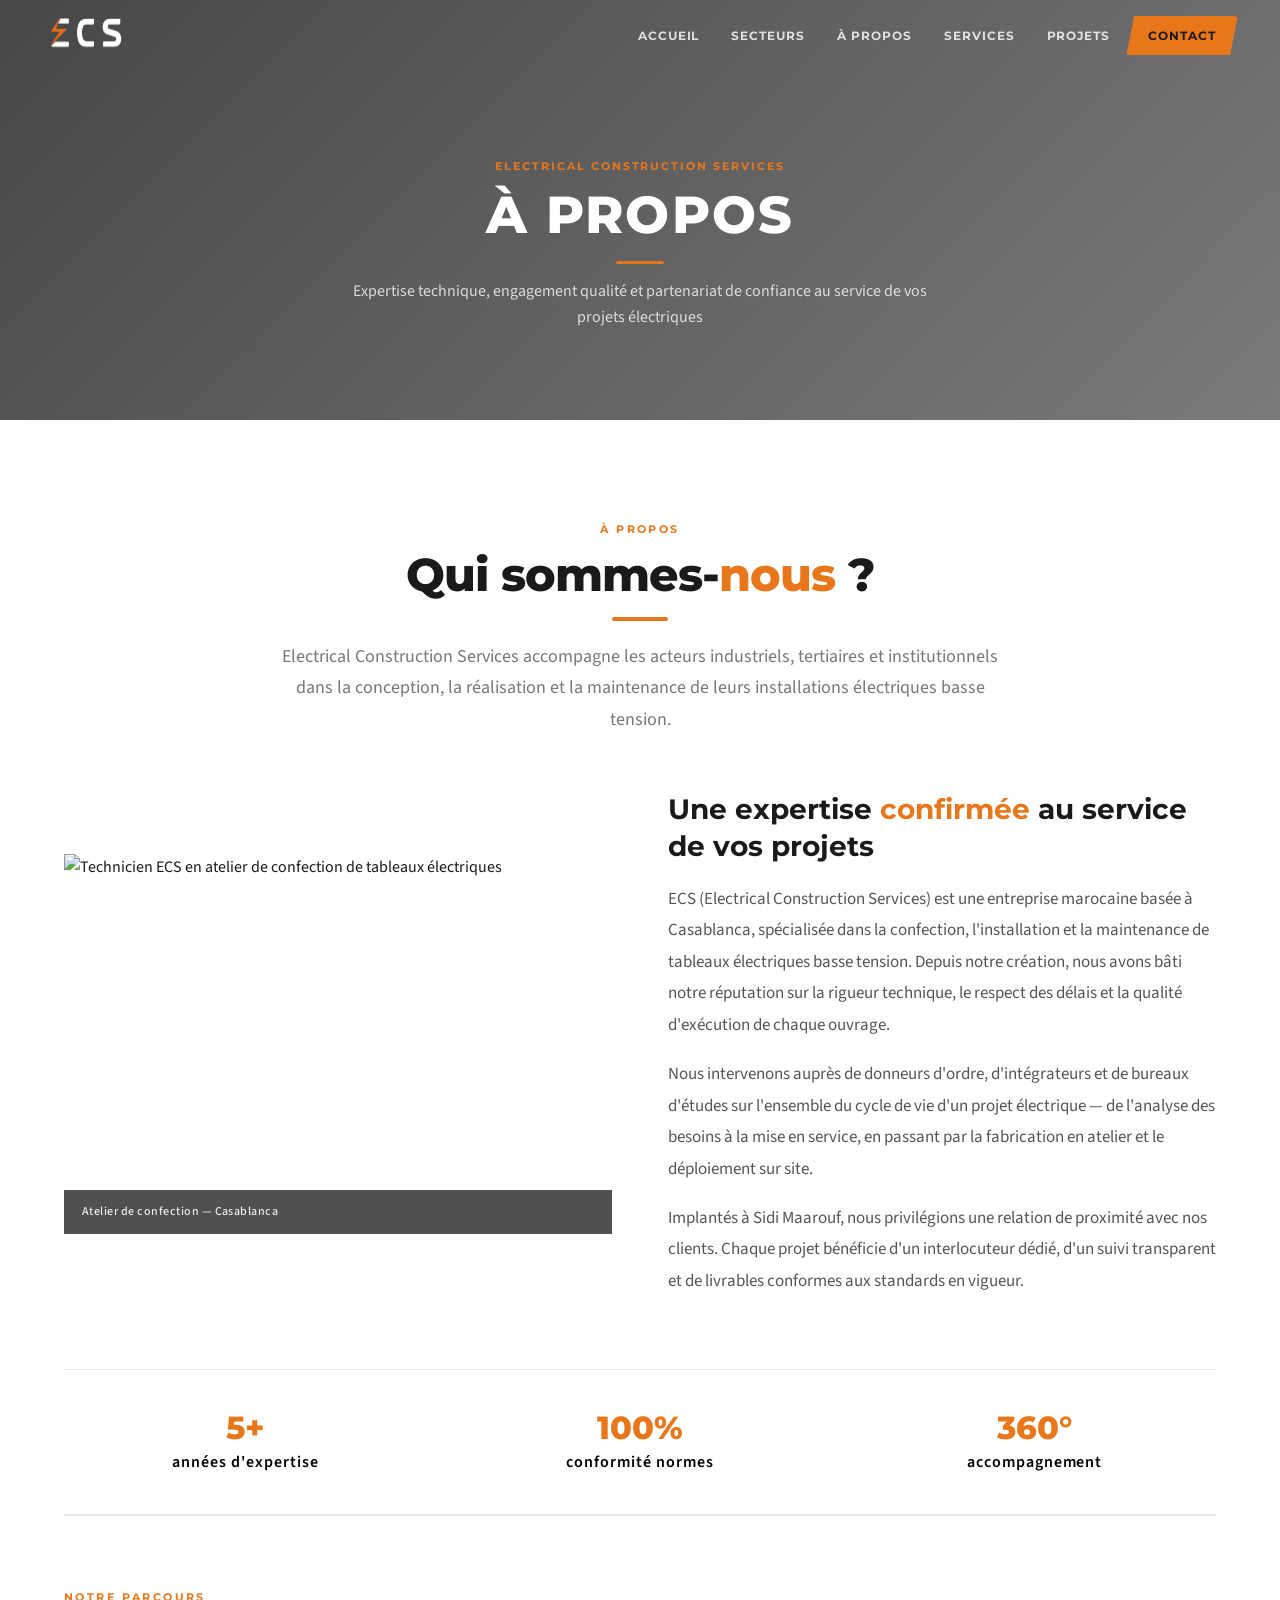
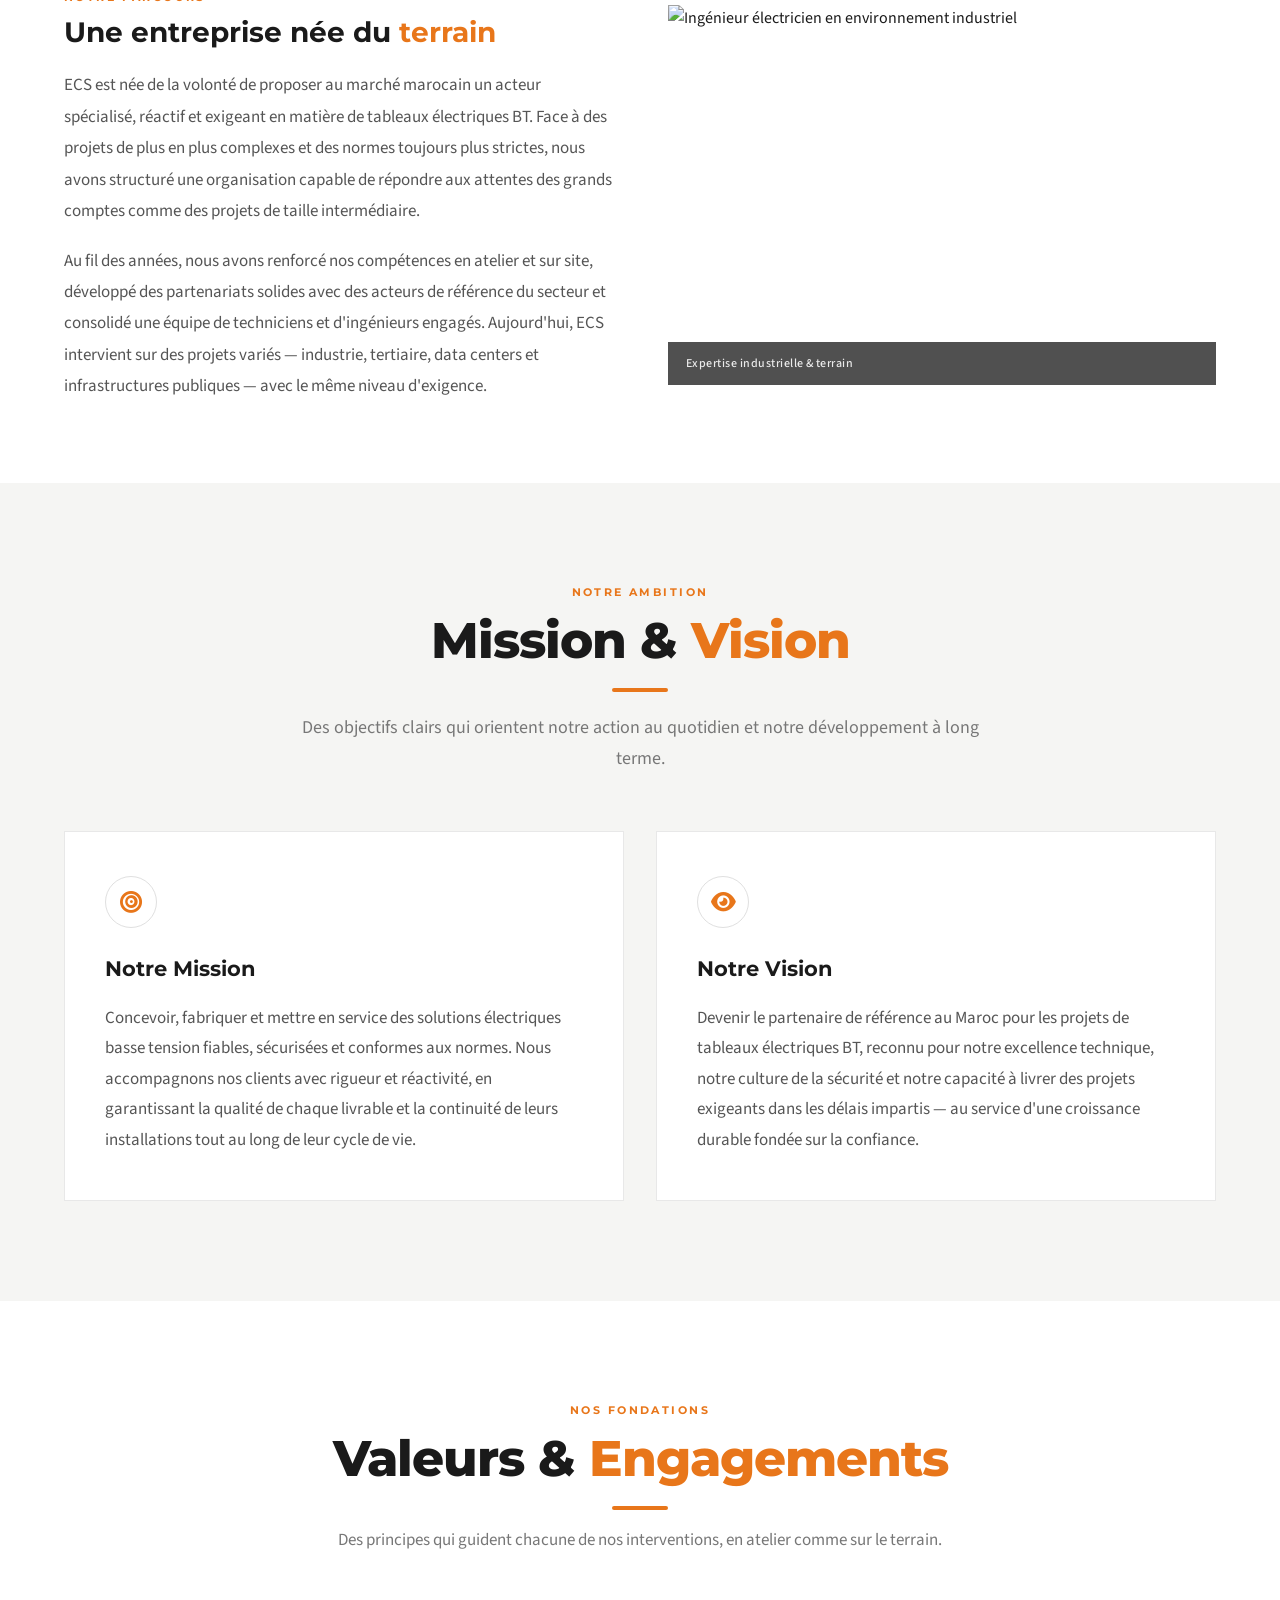
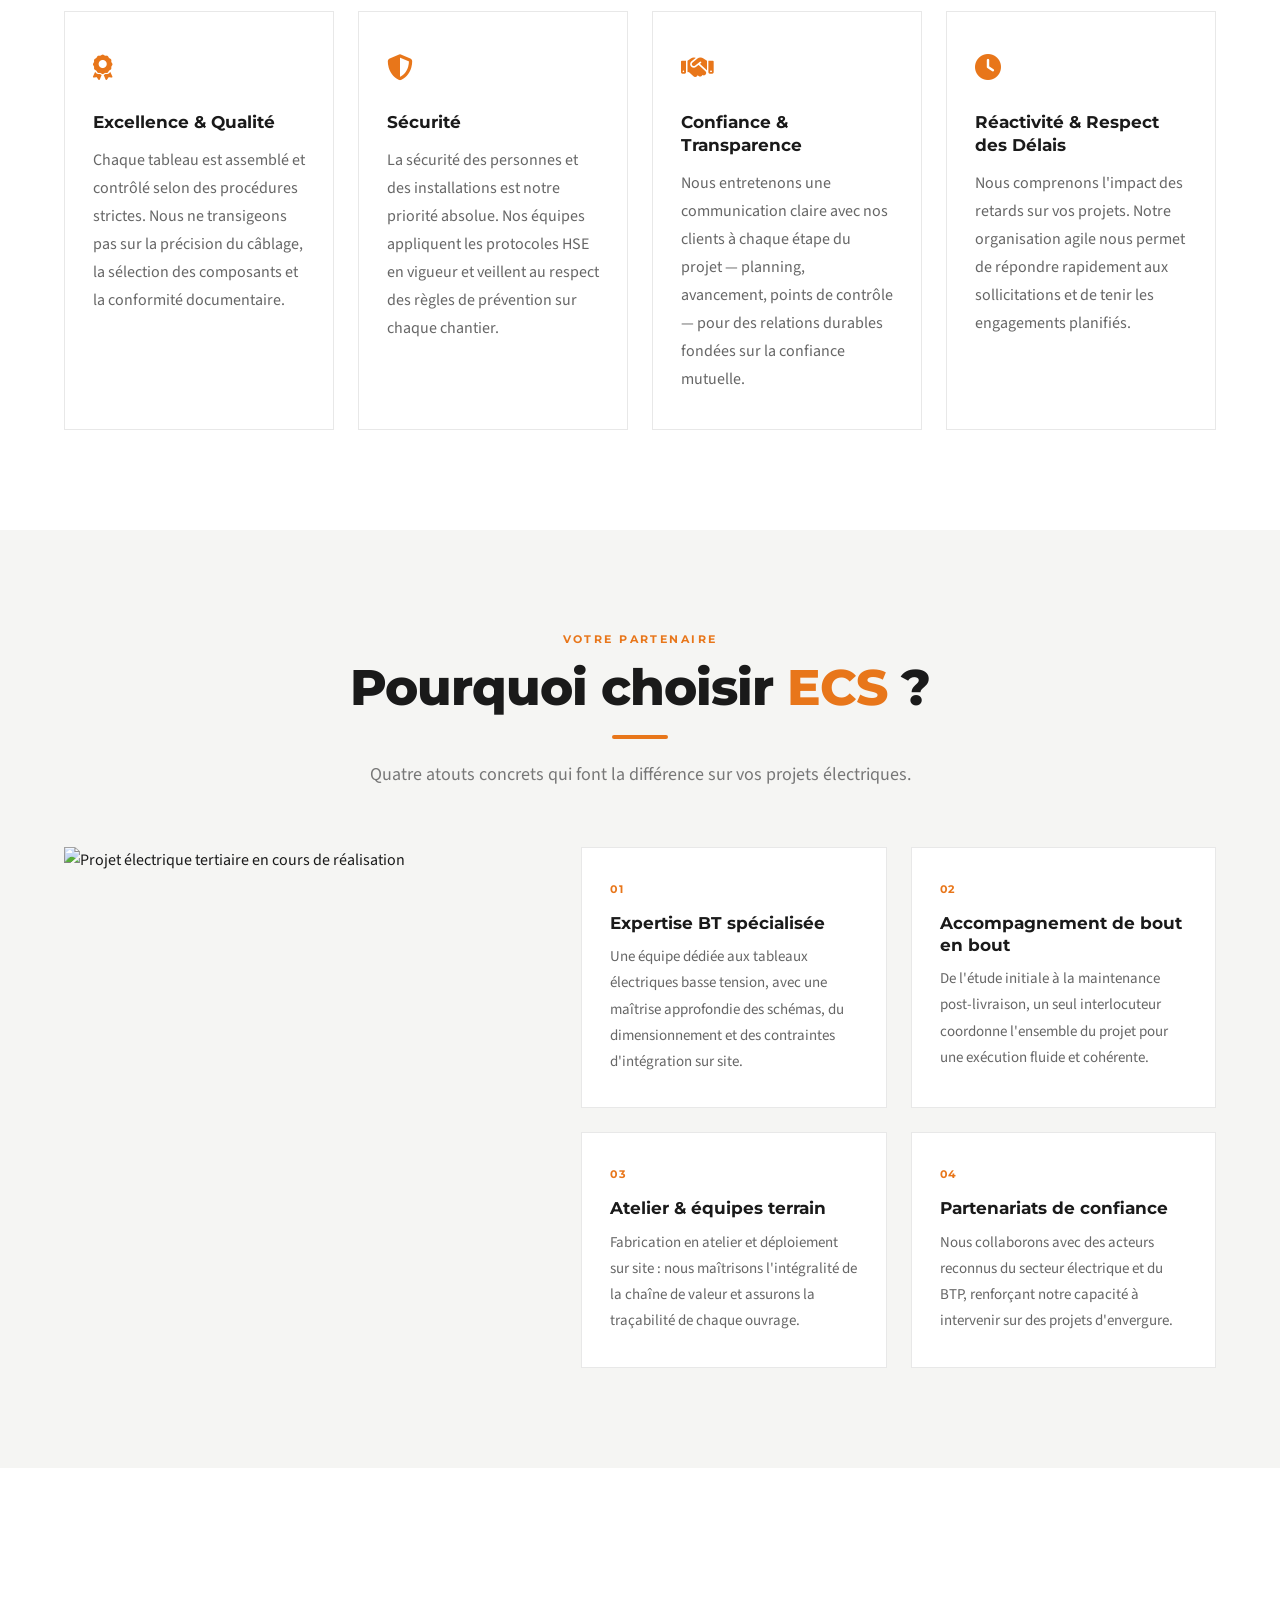
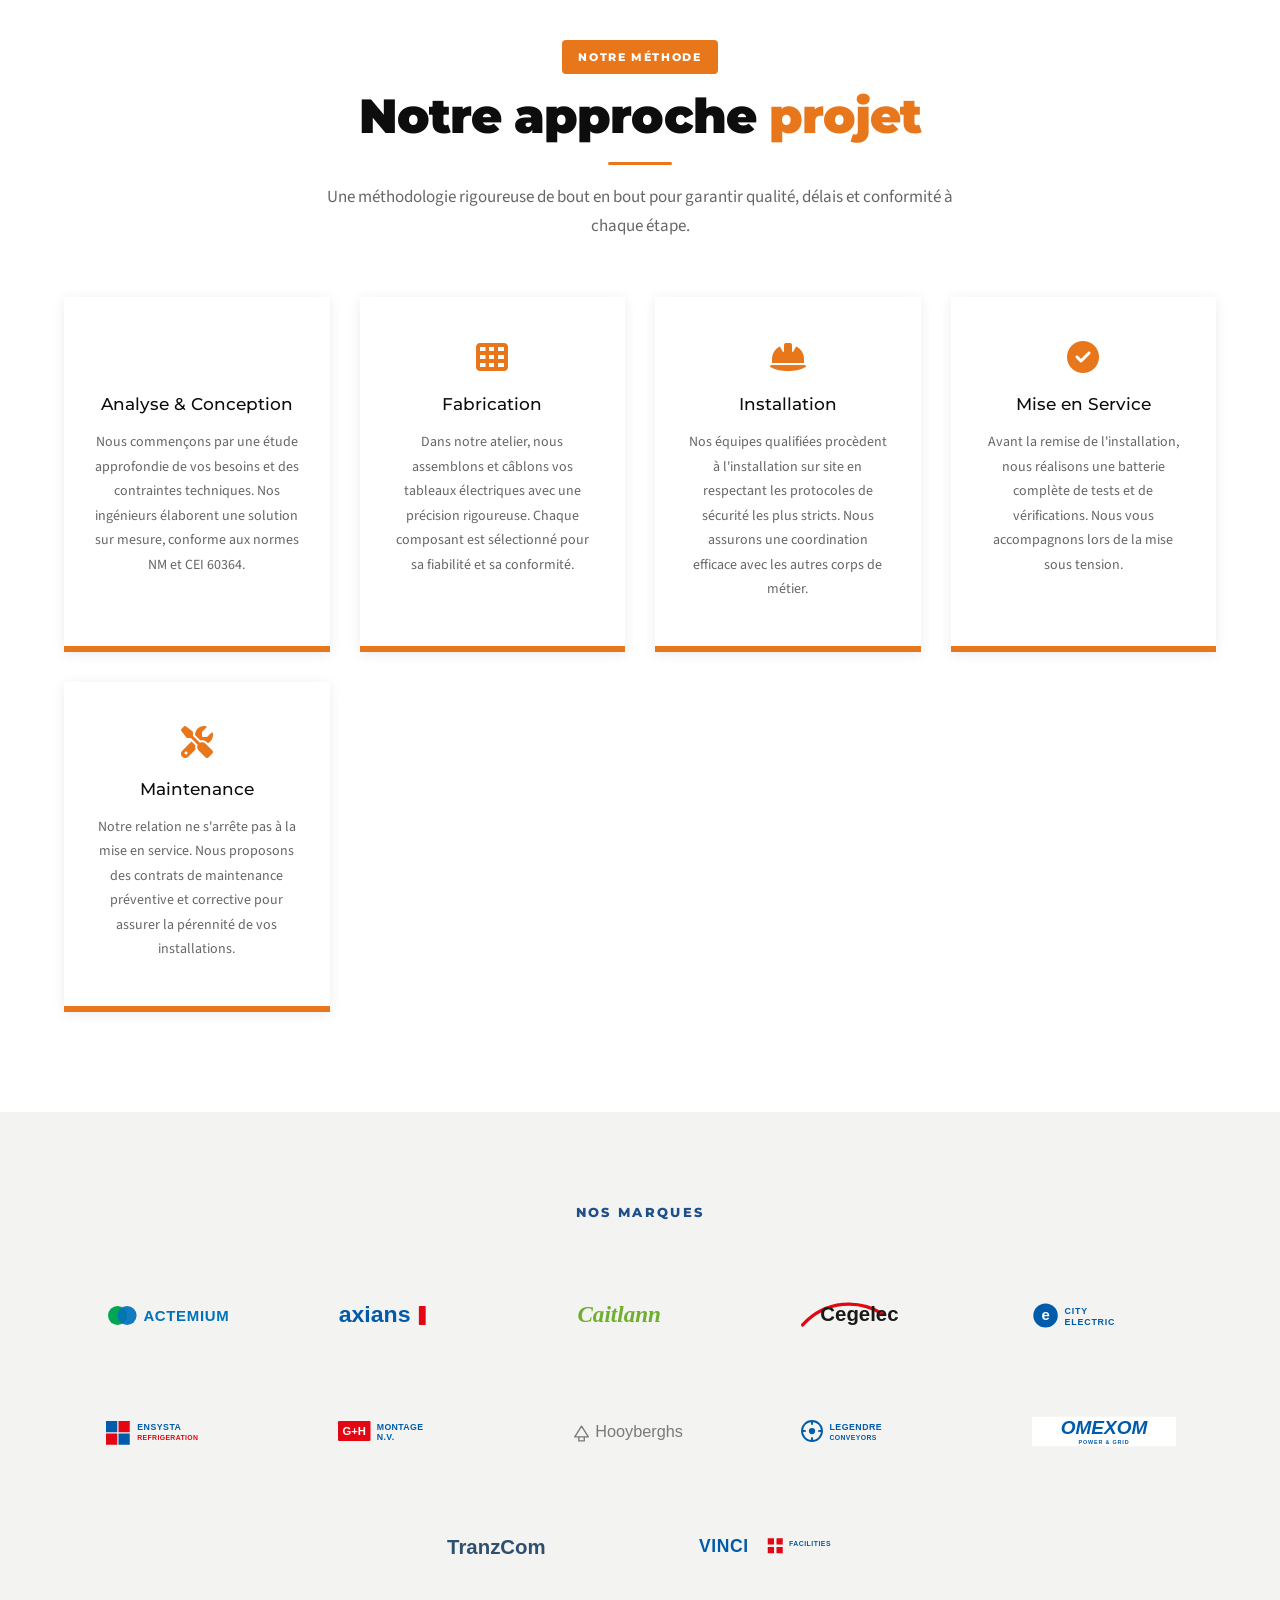
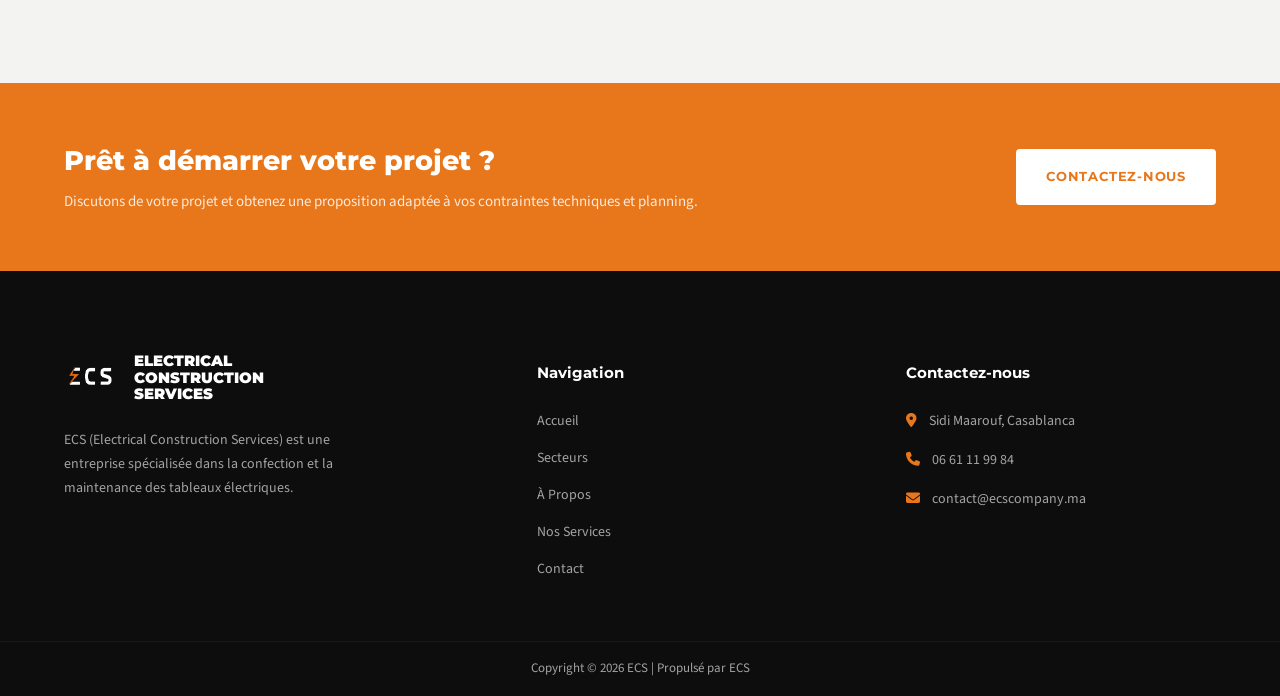
==== commit 4970b18b: "Update website" ====
--- a/about.html
+++ b/about.html
@@ -48,8 +48,7 @@
   </header>
 
   <!-- PAGE HERO BANNER -->
-  <div class="page-banner page-banner--about"
-    style="background-image: url('https://images.unsplash.com/photo-1581092160562-40aa08e78837?w=1920&q=80')">
+  <div class="page-banner" style="background-image: url('https://images.unsplash.com/photo-1581092160562-40aa08e78837?w=1920&q=80')">
     <div class="page-banner-overlay"></div>
     <div class="page-banner-content">
       <div class="section-label light">Electrical Construction Services</div>
--- a/Assets/css/style.css
+++ b/Assets/css/style.css
@@ -3437,7 +3437,7 @@
 /* ── PAGE BANNER (replaces hero on inner pages) ── */
 .page-banner {
   position: relative;
-  height: 430px;
+  height: 420px;
   background-size: cover;
   background-position: center;
   display: flex;
@@ -3457,19 +3457,13 @@
 .page-banner-content {
   position: relative;
   z-index: 2;
-  padding: 0 20px;
-  margin-top: 60px;
-  /* clear fixed header */
-}
-
-.page-banner-content h1 {
-  font-family: 'Montserrat', sans-serif;
-  font-size: clamp(2rem, 5vw, 3.5rem);
-  font-weight: 800;
-  color: #fff;
-  text-transform: uppercase;
-  letter-spacing: .04em;
-  margin: 10px 0 14px;
+  width: 100%;
+  max-width: 820px;
+  padding: 0 24px;
+  margin-top: 72px;
+  display: flex;
+  flex-direction: column;
+  align-items: center;
 }
 
 .page-banner-content .section-label.light {
@@ -3478,24 +3472,23 @@
   font-size: 11px;
   text-transform: uppercase;
   font-weight: 700;
-}
-
-.text-primary {
+  margin: 0;
+  line-height: 1;
+}
+
+.page-banner-content h1 {
+  font-family: 'Montserrat', sans-serif;
+  font-size: 52px;
+  font-weight: 800;
+  color: #fff;
+  text-transform: uppercase;
+  letter-spacing: .04em;
+  line-height: 1.12;
+  margin: 14px 0 16px;
+}
+
+.page-banner-content h1 .text-primary {
   color: #E8761A;
-}
-
-.page-banner-content p {
-  color: rgba(255, 255, 255, .75);
-  font-size: 15px;
-  margin-top: 12px;
-}
-
-.page-banner--about .page-banner-content p {
-  font-size: 17px;
-  max-width: 640px;
-  margin-left: auto;
-  margin-right: auto;
-  line-height: 1.65;
 }
 
 .page-banner-content .orange-rule {
@@ -3503,6 +3496,19 @@
   height: 3px;
   background: #E8761A;
   margin: 0 auto;
+  flex-shrink: 0;
+}
+
+.page-banner-content p {
+  color: rgba(255, 255, 255, .78);
+  font-size: 16px;
+  line-height: 1.65;
+  max-width: 580px;
+  margin: 14px auto 0;
+}
+
+.text-primary {
+  color: #E8761A;
 }
 
 
@@ -3550,8 +3556,9 @@
 }
 
 .home-process-steps {
+  display: grid;
   position: relative;
-  grid-template-columns: repeat(5, 1fr);
+  grid-template-columns: repeat(5, minmax(0, 1fr));
   gap: 20px;
   margin-top: 52px;
   align-items: stretch;
@@ -3647,62 +3654,8 @@
 }
 
 @media (max-width: 900px) {
-  .home-process-steps {
-    grid-template-columns: repeat(2, 1fr);
-    gap: 18px;
-    margin-top: 40px;
-    padding-bottom: 0;
-  }
-
   .home-process-steps::before {
-    content: '';
-    position: absolute;
-    left: 14px;
-    top: 10px;
-    bottom: 10px;
-    width: 1px;
-    background: #d7d7d7;
-    z-index: 0;
-  }
-
-  .home-process-steps .approche-card {
-    position: relative;
-    top: auto;
-    min-height: 0;
-    padding: 22px 18px 20px;
-    border-radius: 0;
-    box-shadow: 0 1px 8px rgba(0, 0, 0, 0.03);
-  }
-
-  .home-process-steps .approche-card:nth-child(1),
-  .home-process-steps .approche-card:nth-child(2),
-  .home-process-steps .approche-card:nth-child(3),
-  .home-process-steps .approche-card:nth-child(4),
-  .home-process-steps .approche-card:nth-child(5) {
-    top: auto;
-  }
-
-  .home-process-steps .approche-card-title {
-    font-size: 17px;
-  }
-
-  .home-process-steps .approche-card-desc {
-    font-size: 14px;
-  }
-}
-
-@media (max-width: 640px) {
-  .home-process-steps {
-    grid-template-columns: 1fr;
-    gap: 14px;
-  }
-
-  .home-process-steps .approche-card {
-    padding: 22px 16px 18px;
-  }
-
-  .home-process-steps .approche-step {
-    font-size: 14px;
+    display: none;
   }
 }
 
--- a/Assets/css/responsive.css
+++ b/Assets/css/responsive.css
@@ -849,10 +849,77 @@
   }
 }
 
+/* ── Page hero banner — unified inner pages ── */
+@media (max-width: 1024px) {
+  .page-banner {
+    height: 380px;
+  }
+
+  .page-banner-content {
+    margin-top: 68px;
+    max-width: 720px;
+  }
+
+  .page-banner-content h1 {
+    font-size: 44px;
+  }
+
+  .page-banner-content p {
+    font-size: 15px;
+    max-width: 520px;
+  }
+}
+
+@media (max-width: 768px) {
+  .page-banner {
+    height: 340px;
+  }
+
+  .page-banner-content {
+    margin-top: 64px;
+    padding: 0 20px;
+  }
+
+  .page-banner-content .section-label.light {
+    font-size: 10px;
+    letter-spacing: .16em;
+  }
+
+  .page-banner-content h1 {
+    font-size: 34px;
+    margin: 12px 0 14px;
+  }
+
+  .page-banner-content p {
+    font-size: 14px;
+    line-height: 1.6;
+    margin-top: 12px;
+    max-width: 100%;
+  }
+
+  .page-banner-content .orange-rule {
+    width: 40px;
+    height: 3px;
+  }
+}
+
 /* ── Small Mobile Phones (640px) ── */
 @media (max-width: 640px) {
   .page-banner {
     height: 300px;
+  }
+
+  .page-banner-content {
+    margin-top: 60px;
+  }
+
+  .page-banner-content h1 {
+    font-size: 28px;
+    letter-spacing: .03em;
+  }
+
+  .page-banner-content p {
+    font-size: 13px;
   }
   
   .cta-band-inner {
@@ -2197,3 +2264,165 @@
     line-height: 1.5;
   }
 }
+
+/* ═══════════════════════════════════════════════════════════════
+   HOMEPAGE PROCESS — 5-col desktop, sticky stack on mobile
+   ═══════════════════════════════════════════════════════════════ */
+@media (min-width: 901px) {
+  #process .home-process-steps {
+    display: grid !important;
+    grid-template-columns: repeat(5, minmax(0, 1fr)) !important;
+    gap: 20px !important;
+    flex-direction: unset !important;
+  }
+
+  #process .home-process-steps .approche-card {
+    position: relative !important;
+    top: auto !important;
+  }
+}
+
+@media (min-width: 769px) and (max-width: 900px) {
+  #process .home-process-steps {
+    display: grid !important;
+    grid-template-columns: repeat(5, minmax(0, 1fr)) !important;
+    gap: 12px !important;
+    flex-direction: unset !important;
+  }
+
+  #process .home-process-steps .approche-card {
+    position: relative !important;
+    top: auto !important;
+    padding: 22px 14px 20px !important;
+    min-height: 0;
+  }
+
+  #process .home-process-steps .approche-card-title {
+    font-size: 15px;
+  }
+
+  #process .home-process-steps .approche-card-desc {
+    font-size: 12px;
+    max-width: none;
+  }
+}
+
+@media (max-width: 768px) {
+  #process.home-process-section {
+    padding: 60px 0;
+  }
+
+  #process .home-process-steps {
+    display: flex !important;
+    flex-direction: column !important;
+    gap: 0 !important;
+    grid-template-columns: none !important;
+    padding-bottom: 40px;
+    margin-top: 40px;
+  }
+
+  #process .home-process-steps::before {
+    display: none;
+  }
+
+  #process .home-process-steps .approche-card {
+    position: sticky !important;
+    width: 100%;
+    min-height: 0;
+    padding: 28px 22px 32px !important;
+    border: none !important;
+    border-radius: 14px !important;
+    overflow: hidden;
+    box-shadow: 0 10px 30px rgba(0, 0, 0, 0.16) !important;
+    margin-bottom: 0;
+    background: #fff !important;
+  }
+
+  #process .home-process-steps .approche-card:hover {
+    transform: none;
+    box-shadow: 0 10px 30px rgba(0, 0, 0, 0.16) !important;
+  }
+
+  #process .home-process-steps .approche-card::after {
+    content: '';
+    position: absolute;
+    bottom: 0;
+    left: 0;
+    right: 0;
+    height: 6px;
+    background: var(--orange);
+  }
+
+  #process .home-process-steps .approche-card:nth-child(1) {
+    top: calc(var(--nav-h, 68px) + 0px);
+    z-index: 1;
+  }
+
+  #process .home-process-steps .approche-card:nth-child(2) {
+    top: calc(var(--nav-h, 68px) + 18px);
+    z-index: 2;
+  }
+
+  #process .home-process-steps .approche-card:nth-child(3) {
+    top: calc(var(--nav-h, 68px) + 36px);
+    z-index: 3;
+  }
+
+  #process .home-process-steps .approche-card:nth-child(4) {
+    top: calc(var(--nav-h, 68px) + 54px);
+    z-index: 4;
+  }
+
+  #process .home-process-steps .approche-card:nth-child(5) {
+    top: calc(var(--nav-h, 68px) + 72px);
+    z-index: 5;
+  }
+
+  #process .home-process-steps .approche-card-title {
+    font-size: 15px;
+  }
+
+  #process .home-process-steps .approche-card-desc {
+    font-size: 13px;
+    max-width: none;
+  }
+}
+
+@media (max-width: 480px) {
+  #process .home-process-steps .approche-card {
+    padding: 24px 18px 30px !important;
+  }
+
+  #process .home-process-steps .approche-step {
+    font-size: 14px;
+  }
+
+  #process .home-process-steps .approche-icon {
+    width: 44px;
+    height: 44px;
+    font-size: 18px;
+  }
+
+  #process .home-process-steps .approche-card-title {
+    font-size: 14px;
+  }
+
+  #process .home-process-steps .approche-card-desc {
+    font-size: 12px;
+  }
+}
+
+@media (max-width: 360px) {
+  #process .home-process-steps .approche-card {
+    padding: 22px 16px 28px !important;
+  }
+
+  #process .home-process-steps .approche-card-title {
+    font-size: 13px;
+  }
+
+  #process .home-process-steps .approche-card-desc {
+    font-size: 11px;
+    line-height: 1.5;
+  }
+}
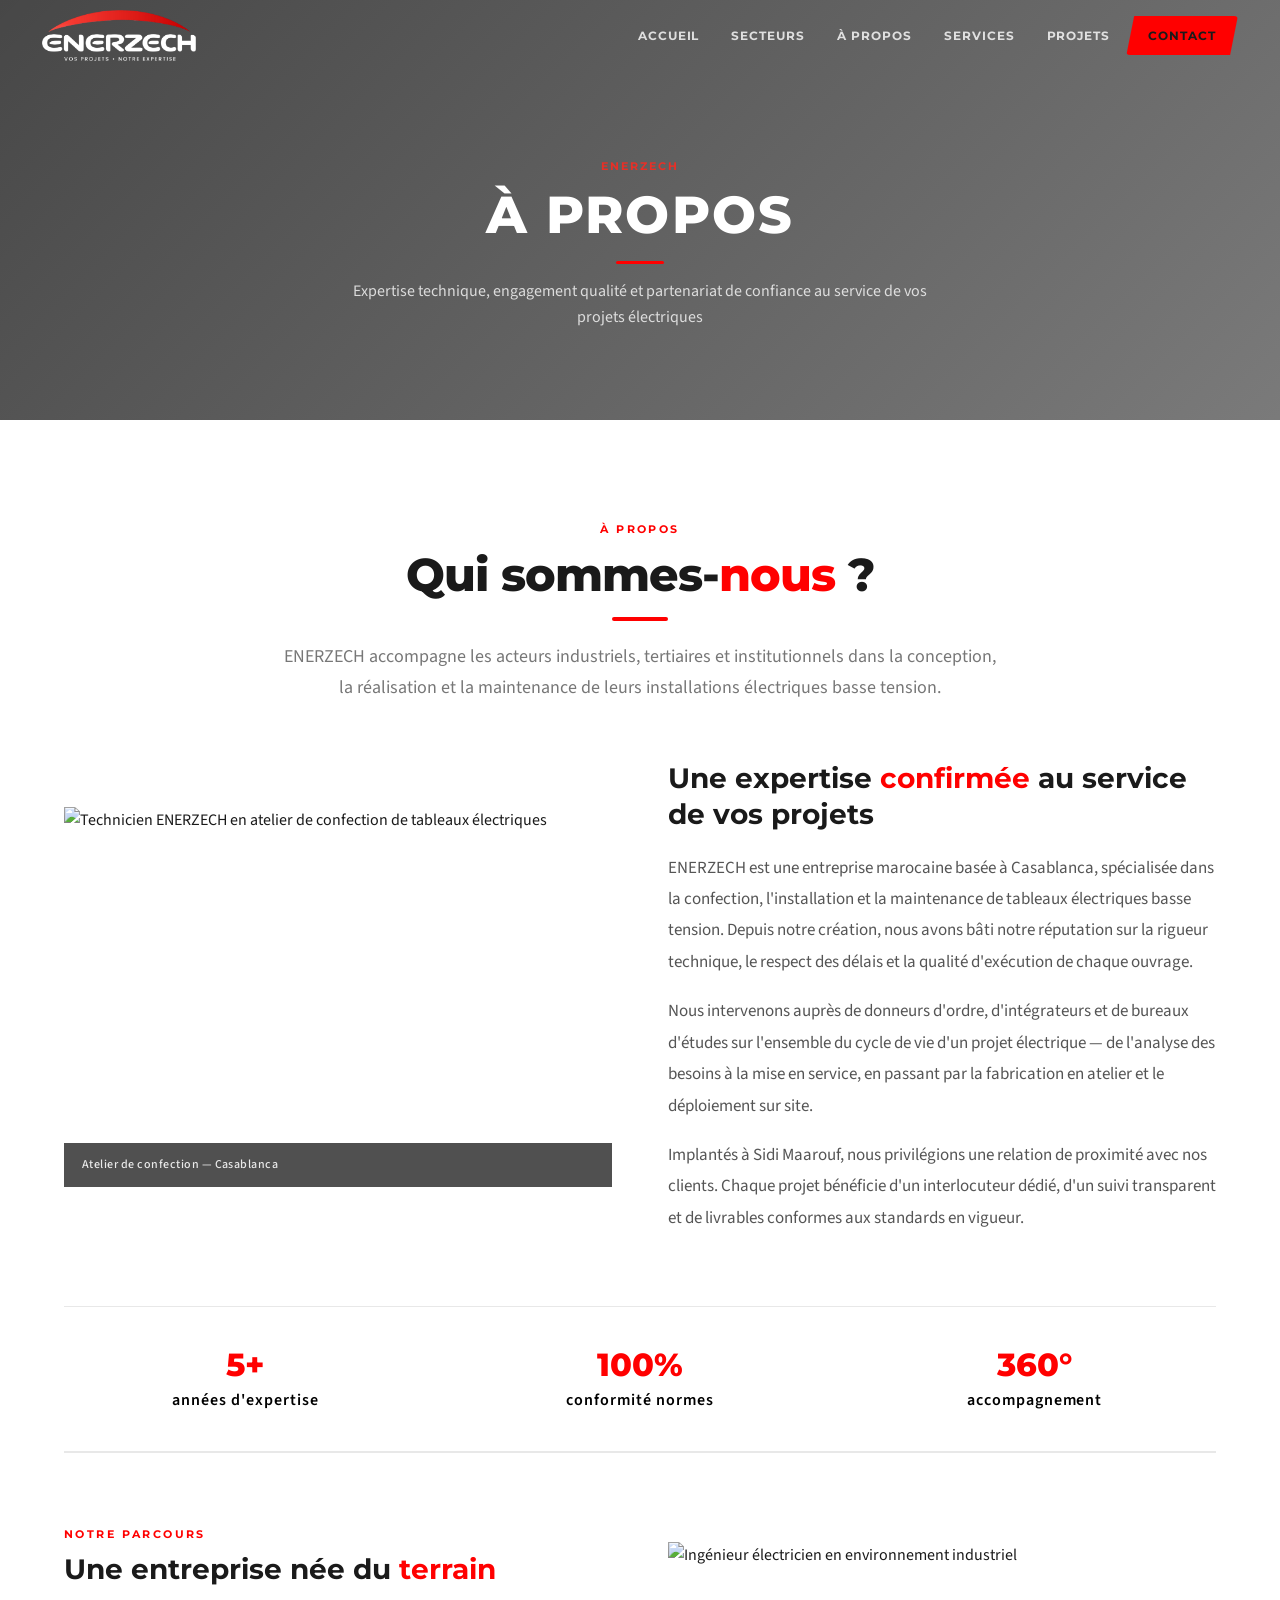
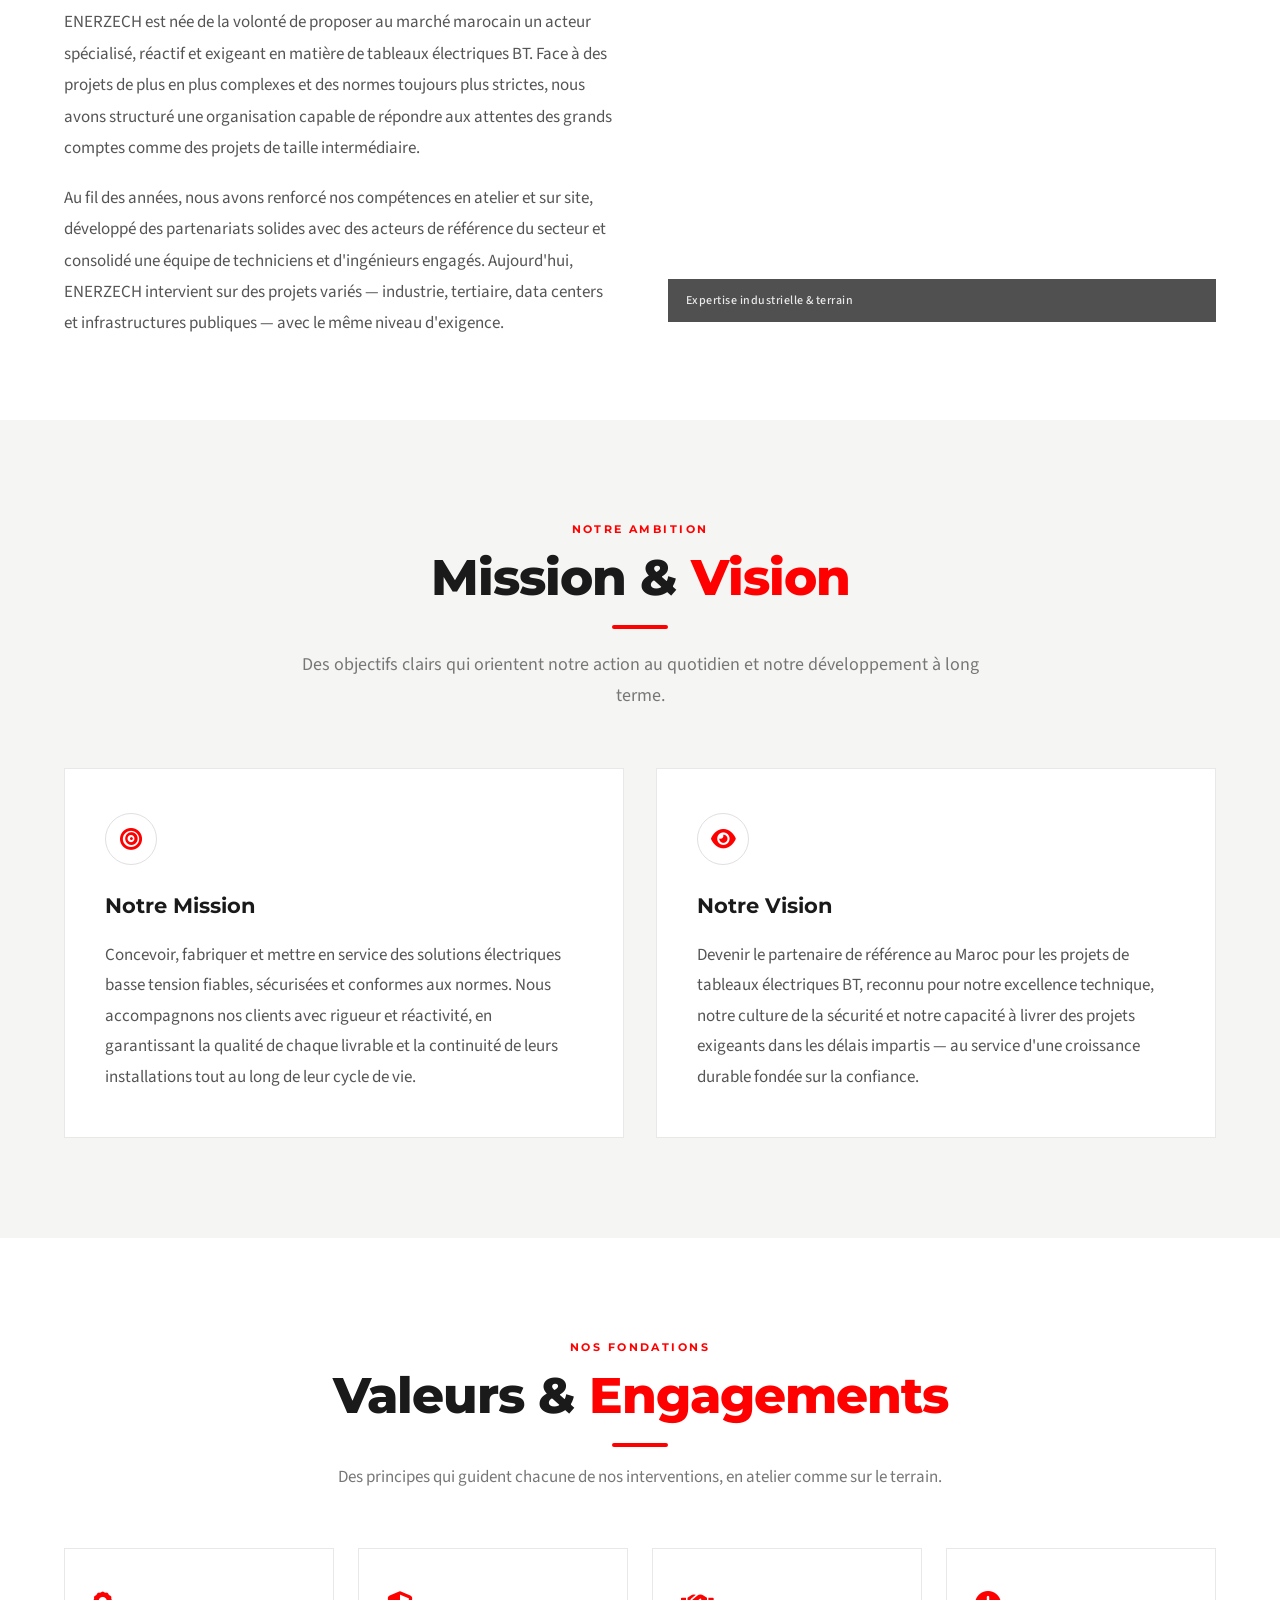
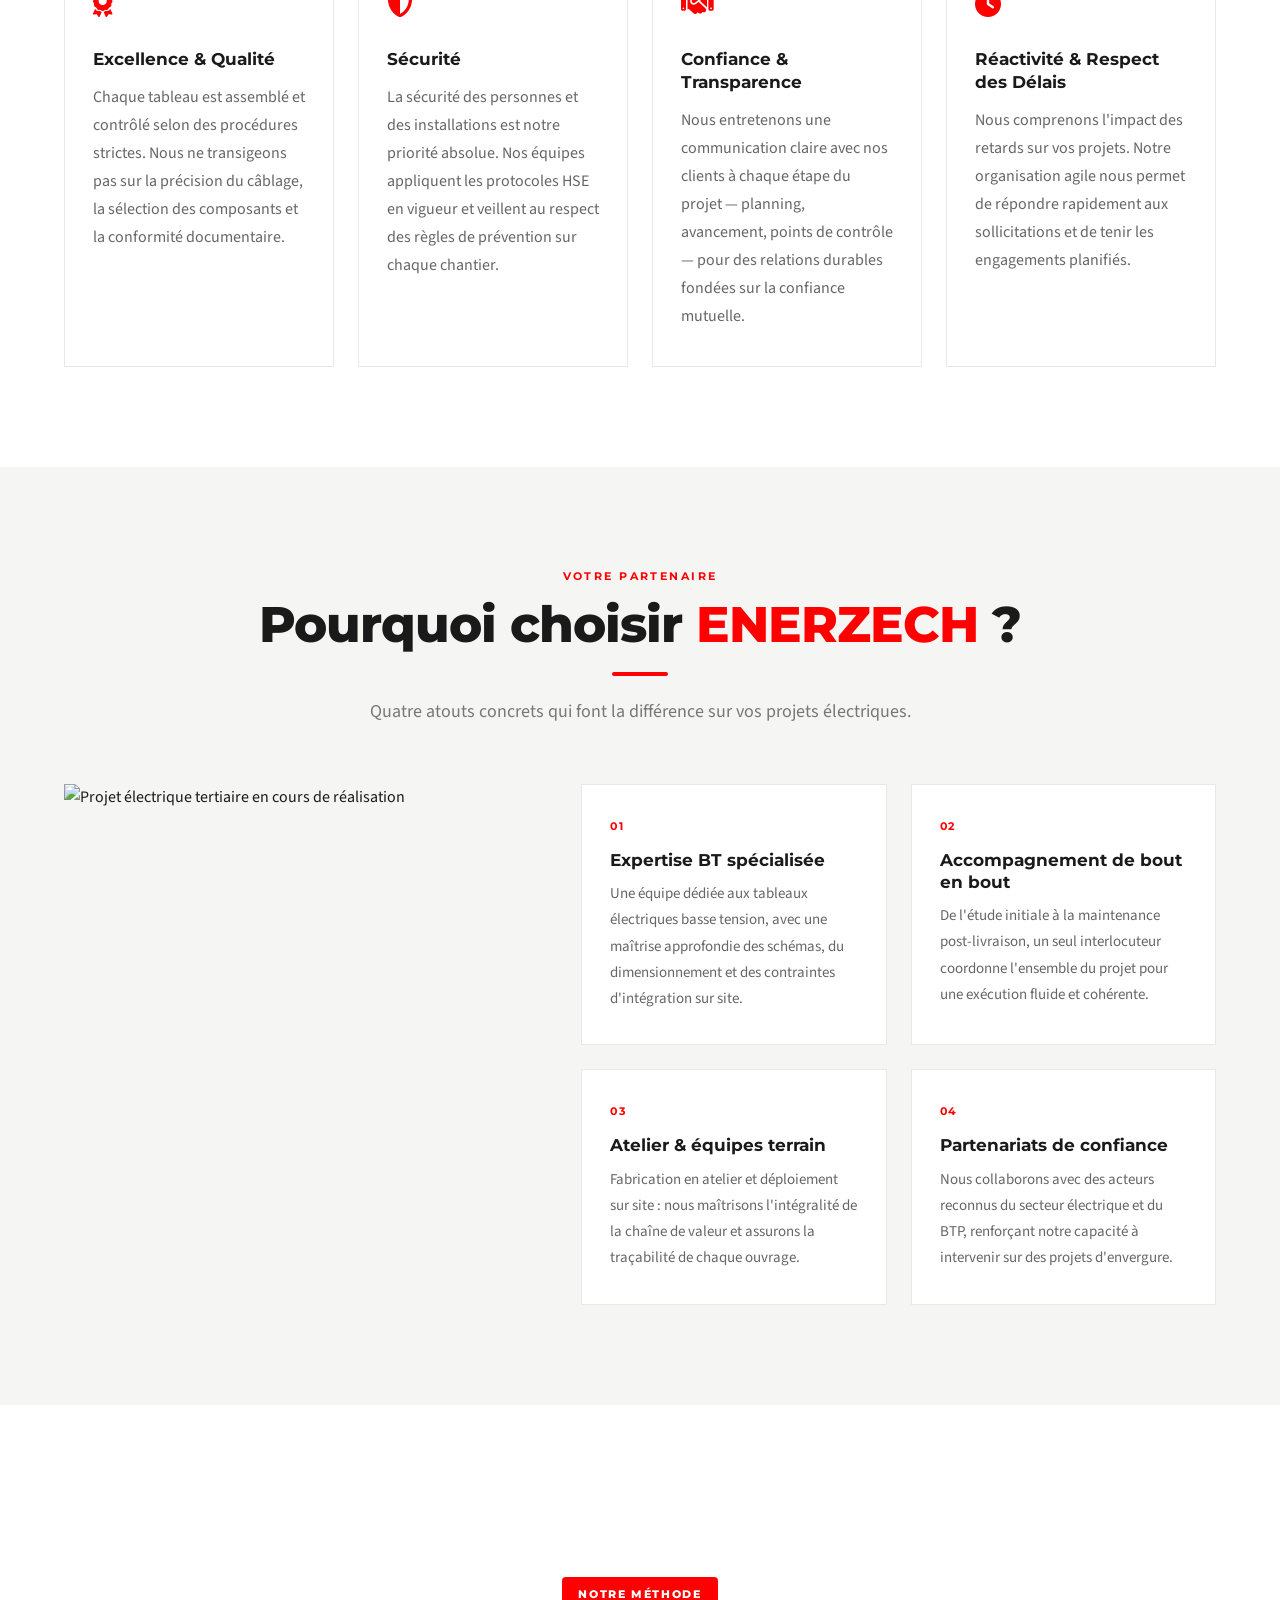
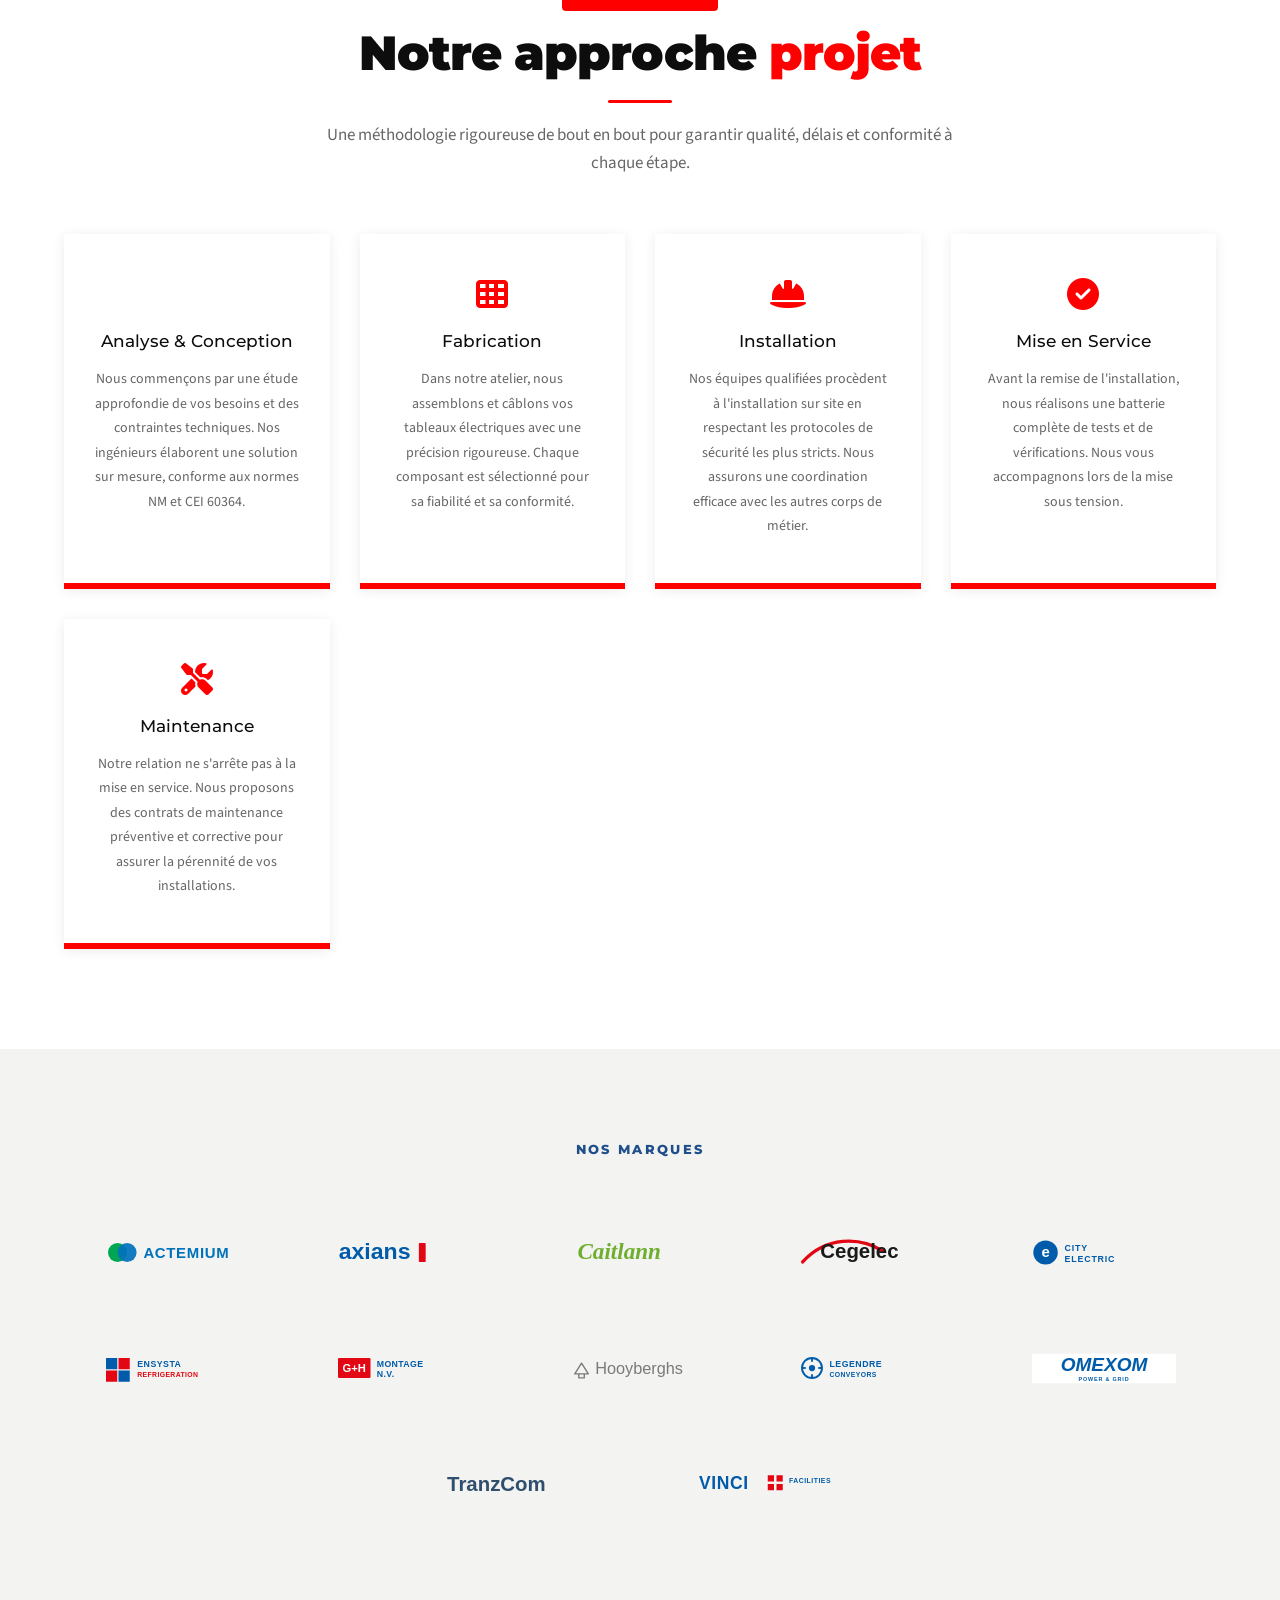
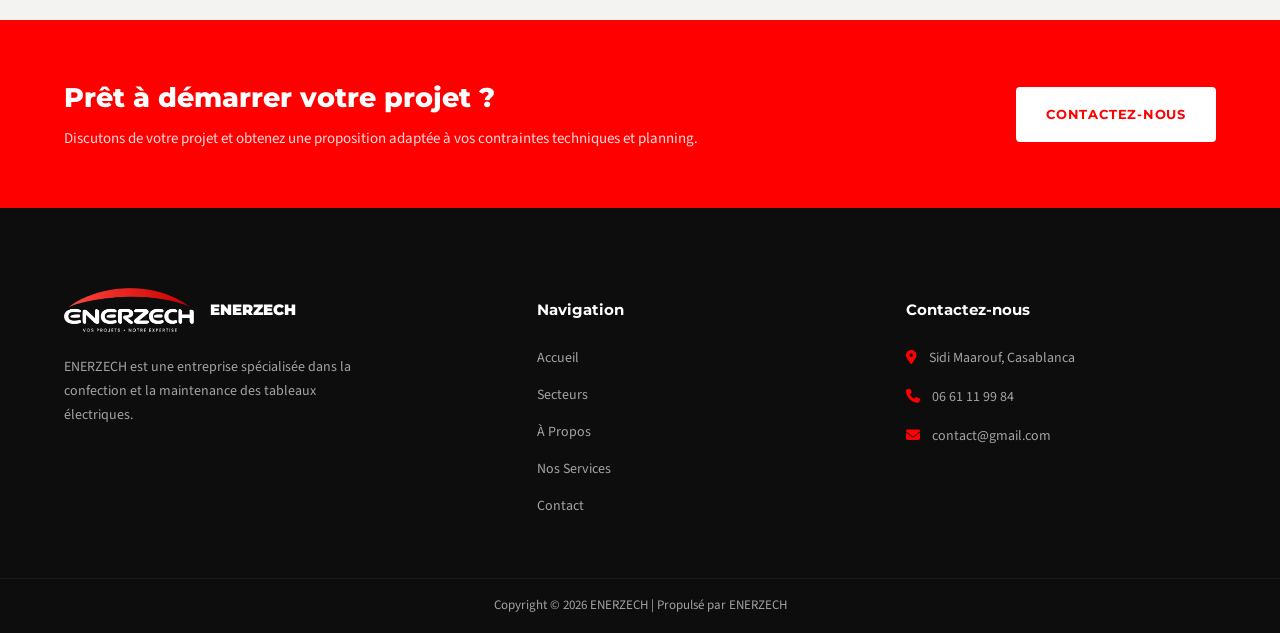
==== commit 44607e6d: "feat: add responsive styles, assets, and page templates" ====
--- a/about.html
+++ b/about.html
@@ -5,8 +5,8 @@
   <meta charset="UTF-8" />
   <meta name="viewport" content="width=device-width, initial-scale=1.0" />
   <meta name="description"
-    content="À propos d'ECS – Electrical Construction Services. Notre histoire, mission, valeurs et approche projet pour vos installations électriques BT au Maroc." />
-  <title>ECS – À Propos</title>
+    content="À propos d'ENERZECH. Notre histoire, mission, valeurs et approche projet pour vos installations électriques BT au Maroc." />
+  <title>ENERZECH – À Propos</title>
 
   <link rel="preconnect" href="https://fonts.googleapis.com" />
   <link rel="preconnect" href="https://fonts.gstatic.com" crossorigin />
@@ -28,7 +28,7 @@
     <div class="header-inner">
       <a href="index.html" class="site-logo">
         <div class="logo">
-          <img src="Assets/images/logo.png" alt="ECS Logo">
+          <img src="Assets/images/logo.png" alt="ENERZECH Logo">
         </div>
       </a>
 
@@ -51,7 +51,7 @@
   <div class="page-banner" style="background-image: url('https://images.unsplash.com/photo-1581092160562-40aa08e78837?w=1920&q=80')">
     <div class="page-banner-overlay"></div>
     <div class="page-banner-content">
-      <div class="section-label light">Electrical Construction Services</div>
+      <div class="section-label light">ENERZECH</div>
       <h1>À Propos</h1>
       <div class="orange-rule"></div>
       <p>Expertise technique, engagement qualité et partenariat de confiance au service de vos projets électriques</p>
@@ -66,7 +66,7 @@
         <div class="section-label">À Propos</div>
         <h2 class="section-title">Qui sommes-<span class="text-primary">nous</span> ?</h2>
         <div class="orange-rule centered-rule"></div>
-        <p class="about-intro-lead">Electrical Construction Services accompagne les acteurs industriels, tertiaires et
+        <p class="about-intro-lead">ENERZECH accompagne les acteurs industriels, tertiaires et
           institutionnels dans la conception, la réalisation et la maintenance de leurs installations électriques basse
           tension.</p>
       </div>
@@ -75,13 +75,13 @@
       <div class="about-split" data-aos="fade-up">
         <figure class="about-split__media">
           <img src="https://images.unsplash.com/photo-1621905251918-48416bd8575a?w=1200&q=80"
-            alt="Technicien ECS en atelier de confection de tableaux électriques" loading="lazy">
+            alt="Technicien ENERZECH en atelier de confection de tableaux électriques" loading="lazy">
           <figcaption class="about-img-caption">Atelier de confection — Casablanca</figcaption>
         </figure>
         <div class="about-split__content">
           <h3>Une expertise <span class="text-primary">confirmée</span> au service de vos projets</h3>
           <p>
-            ECS (Electrical Construction Services) est une entreprise marocaine basée à Casablanca, spécialisée dans la
+            ENERZECH est une entreprise marocaine basée à Casablanca, spécialisée dans la
             confection,
             l'installation et la maintenance de tableaux électriques basse tension. Depuis notre création, nous avons
             bâti
@@ -133,7 +133,7 @@
           <div class="section-label">Notre Parcours</div>
           <h3 class="about-history-title">Une entreprise née du <span class="text-primary">terrain</span></h3>
           <p>
-            ECS est née de la volonté de proposer au marché marocain un acteur spécialisé, réactif et exigeant en
+            ENERZECH est née de la volonté de proposer au marché marocain un acteur spécialisé, réactif et exigeant en
             matière
             de tableaux électriques BT. Face à des projets de plus en plus complexes et des normes toujours plus
             strictes,
@@ -143,7 +143,7 @@
           <p>
             Au fil des années, nous avons renforcé nos compétences en atelier et sur site, développé des partenariats
             solides avec des acteurs de référence du secteur et consolidé une équipe de techniciens et d'ingénieurs
-            engagés. Aujourd'hui, ECS intervient sur des projets variés — industrie, tertiaire, data centers et
+            engagés. Aujourd'hui, ENERZECH intervient sur des projets variés — industrie, tertiaire, data centers et
             infrastructures publiques — avec le même niveau d'exigence.
           </p>
         </div>
@@ -227,12 +227,12 @@
     </div>
   </section>
 
-  <!-- ═══════════════════════════ POURQUOI ECS ═══════════════════════════ -->
-  <section id="why-ecs" class="about-why-section">
+  <!-- ═══════════════════════════ POURQUOI ENERZECH ═══════════════════════════ -->
+  <section id="why-ENERZECH" class="about-why-section">
     <div class="wrapper">
       <div class="section-header centered" data-aos="fade-up">
         <div class="section-label">Votre Partenaire</div>
-        <h2 class="section-title">Pourquoi choisir <span class="text-primary">ECS</span> ?</h2>
+        <h2 class="section-title">Pourquoi choisir <span class="text-primary">ENERZECH</span> ?</h2>
         <div class="orange-rule centered-rule"></div>
         <p class="about-section-lead">Quatre atouts concrets qui font la différence sur vos projets électriques.</p>
       </div>
@@ -417,11 +417,11 @@
       <div class="wrapper footer-grid">
         <div class="footer-col">
           <div class="footer-brand">
-            <img src="Assets/images/logo.png" alt="ECS Logo" />
-            <span class="footer-brand-name">Electrical<br>Construction<br>Services</span>
+            <img src="Assets/images/logo.png" alt="ENERZECH Logo" />
+            <span class="footer-brand-name">ENERZECH</span>
           </div>
           <p class="footer-about">
-            ECS (Electrical Construction Services) est une entreprise spécialisée dans la confection et la
+            ENERZECH est une entreprise spécialisée dans la confection et la
             maintenance
             des tableaux électriques.
           </p>
@@ -442,14 +442,14 @@
             <p><i class="fa-solid fa-location-dot"></i> <span>Sidi Maarouf, Casablanca</span></p>
             <p><i class="fa-solid fa-phone"></i> <span><a href="tel:+212661119984">06 61 11 99 84</a></span></p>
             <p><i class="fa-solid fa-envelope"></i> <span><a
-                  href="mailto:contact@ecscompany.ma">contact@ecscompany.ma</a></span></p>
+                  href="mailto:contact@ENERZECHcompany.ma">contact@gmail.com</a></span></p>
           </div>
         </div>
       </div>
     </div>
     <div class="footer-bottom">
       <div class="wrapper fb-inner">
-        <p>Copyright &copy; 2026 ECS | Propulsé par ECS</p>
+        <p>Copyright &copy; 2026 ENERZECH | Propulsé par ENERZECH</p>
       </div>
     </div>
   </footer>
--- a/Assets/css/style.css
+++ b/Assets/css/style.css
@@ -50,7 +50,7 @@
 }
 
 ::selection {
-  background: #E8761A;
+  background: var(--rouge);
   color: #fff;
 }
 
@@ -93,11 +93,13 @@
 
 /* ── VARIABLES ── */
 :root {
-  --orange: #E8761A;
-  --orange-dark: #c4600e;
-  --orange-light: #f4924a;
-  --orange-bg: rgba(232, 118, 26, .08);
-  --orange-border: rgba(232, 118, 26, .25);
+  --rouge: #FF0000;
+  --rouge-dark: #db1919;
+  --rouge-light: #e73027;
+  --rouge-bg: rgba(226, 35, 26, .08);
+  --rouge-border: rgba(226, 35, 26, .25);
+  --orange: var(--rouge);
+  --or: var(--rouge);
   --black: #0d0d0d;
   --dark: #111;
   --dark2: #1a1a1a;
@@ -137,12 +139,12 @@
   font-weight: 700;
   letter-spacing: .22em;
   text-transform: uppercase;
-  color: var(--orange);
+  color: var(--rouge);
   margin-bottom: 12px;
 }
 
 .section-label.light {
-  color: var(--orange-light);
+  color: var(--rouge-light);
 }
 
 .section-title {
@@ -170,7 +172,7 @@
 .orange-rule {
   width: 56px;
   height: 4px;
-  background: var(--orange);
+  background: var(--rouge);
   border-radius: 2px;
   margin-top: 20px;
 }
@@ -213,16 +215,16 @@
 }
 
 .btn-primary {
-  background: var(--orange);
+  background: var(--rouge);
   color: #fff;
-  border: 2px solid var(--orange);
+  border: 2px solid var(--rouge);
 }
 
 .btn-primary:hover {
-  background: var(--orange-dark);
-  border-color: var(--orange-dark);
+  background: var(--rouge-dark);
+  border-color: var(--rouge-dark);
   transform: translateY(-2px);
-  box-shadow: 0 8px 24px rgba(232, 118, 26, .3);
+  box-shadow: 0 8px 24px rgba(226, 35, 26, .35);
 }
 
 .btn-outline {
@@ -322,7 +324,7 @@
 .pl-bar {
   height: 100%;
   width: 0;
-  background: var(--orange);
+  background: var(--rouge);
   border-radius: 2px;
   animation: pl-fill 1.8s var(--ease-out) forwards;
 }
@@ -350,7 +352,7 @@
 }
 
 #site-header.solid {
-  background: linear-gradient(-45deg, rgba(13, 13, 13, 0.95), rgba(232, 118, 26, 0.4), rgba(13, 13, 13, 0.95), rgba(196, 96, 14, 0.3));
+  background: linear-gradient(-45deg, rgba(13, 13, 13, 0.95), rgba(226, 35, 26, 0.35), rgba(13, 13, 13, 0.95), rgba(185, 28, 28, 0.25));
   background-size: 400% 400%;
   animation: nav-gradient-bg 10s ease infinite;
   backdrop-filter: blur(16px);
@@ -385,21 +387,36 @@
 
 
 
+.site-logo {
+  display: inline-flex;
+  align-items: center;
+  text-decoration: none;
+  line-height: 0;
+  flex-shrink: 0;
+}
+
 .logo {
-  width: 90px;
-  height: 90px;
+  height: 52px;
   display: flex;
   align-items: center;
   justify-content: center;
   flex-shrink: 0;
-  flex-direction: column;
-
+  margin: 0;
+  padding: 0;
+  transition: transform .25s var(--ease), opacity .2s;
+}
+
+.logo:hover {
+  transform: scale(1.03);
+  opacity: .95;
 }
 
 .logo img {
-  width: 100%;
-  height: 100%;
+  height: 52px;
+  width: auto;
+  max-width: 175px;
   object-fit: contain;
+  display: block;
 }
 
 /* .logo-text {
@@ -444,7 +461,7 @@
    TICKER
 ═══════════════════════════════════════════════════════════════════ */
 .ticker {
-  background: var(--or);
+  background: var(--rouge);
   overflow: hidden;
   padding: 14px 0;
   border-top: 2px solid rgba(255, 255, 255, .15);
@@ -497,7 +514,7 @@
   left: 16px;
   right: 16px;
   height: 2px;
-  background: var(--orange);
+  background: var(--rouge);
   transform: scaleX(0);
   transform-origin: left;
   transition: transform .25s var(--ease);
@@ -517,7 +534,7 @@
 }
 
 .nav-item--cta {
-  background: var(--orange);
+  background: var(--rouge);
   color: var(--white) !important;
   padding: 10px 22px;
   font-weight: 700 !important;
@@ -530,7 +547,7 @@
 }
 
 .nav-item--cta:hover {
-  background: var(--orange-dark) !important;
+  background: var(--rouge-dark) !important;
 }
 
 /* Burger */
@@ -655,7 +672,7 @@
   font-weight: 700;
   letter-spacing: .3em;
   text-transform: uppercase;
-  color: var(--orange-light);
+  color: var(--rouge-light);
   margin-bottom: 10px;
   opacity: 0;
   transform: translateY(16px);
@@ -703,7 +720,7 @@
   content: '';
   width: 32px;
   height: 2px;
-  background: var(--orange);
+  background: var(--rouge);
   flex-shrink: 0;
 }
 
@@ -775,8 +792,8 @@
 }
 
 .dot.active {
-  background: var(--orange);
-  border-color: var(--orange);
+  background: var(--rouge);
+  border-color: var(--rouge);
   transform: scale(1.25);
 }
 
@@ -800,8 +817,8 @@
 }
 
 .slide-arrow:hover {
-  background: var(--orange);
-  border-color: var(--orange);
+  background: var(--rouge);
+  border-color: var(--rouge);
   transform: translateY(-50%) scale(1.08);
 }
 
@@ -864,7 +881,7 @@
 }
 
 .markets-header .section-label {
-  color: var(--orange-light);
+  color: var(--rouge-light);
 }
 
 .markets-header .section-title {
@@ -911,10 +928,10 @@
 }
 
 .market-card:hover .mc-overlay {
-  background: linear-gradient(to top, rgba(0, 0, 0, .95) 0%, rgba(0, 0, 0, .5) 60%, rgba(232, 118, 26, .1) 100%);
-}
-
-/* Orange left border on hover */
+  background: linear-gradient(to top, rgba(0, 0, 0, .95) 0%, rgba(0, 0, 0, .5) 60%, rgba(226, 35, 26, .1) 100%);
+}
+
+/* Red left border on hover */
 .market-card::after {
   content: '';
   position: absolute;
@@ -922,7 +939,7 @@
   left: 0;
   bottom: 0;
   width: 4px;
-  background: var(--orange);
+  background: var(--rouge);
   transform: scaleY(0);
   transform-origin: bottom;
   transition: transform .4s var(--ease);
@@ -957,11 +974,11 @@
   font-weight: 800;
   letter-spacing: .2em;
   text-transform: uppercase;
-  color: var(--orange-light);
+  color: var(--rouge-light);
   margin-bottom: 1.3rem;
   transform: translateY(0);
   transition: none;
-  background-color:var(--orange);
+  background-color:var(--rouge);
   width: fit-content;
   padding: 5px;
   color: #080808;
@@ -1009,7 +1026,7 @@
   font-weight: 700;
   letter-spacing: .1em;
   text-transform: uppercase;
-  color: var(--orange-light);
+  color: var(--rouge-light);
   opacity: 0;
   transform: translateY(6px);
   transition: opacity .35s .2s, transform .35s .2s var(--ease-out), color .2s;
@@ -1075,14 +1092,14 @@
 .sr-visual-overlay {
   position: absolute;
   inset: 0;
-  background: linear-gradient(135deg, transparent 60%, rgba(232, 118, 26, .15));
+  background: linear-gradient(135deg, transparent 60%, rgba(226, 35, 26, .15));
 }
 
 .sr-tag {
   position: absolute;
   top: 20px;
   left: 20px;
-  background: var(--orange);
+  background: var(--rouge);
   color: #fff;
   font-family: 'Montserrat', sans-serif;
   font-size: 10px;
@@ -1105,7 +1122,7 @@
   font-weight: 700;
   letter-spacing: .22em;
   text-transform: uppercase;
-  color: var(--orange);
+  color: var(--rouge);
   margin-bottom: 14px;
 }
 
@@ -1122,7 +1139,7 @@
 .sr-rule {
   width: 44px;
   height: 3px;
-  background: var(--orange);
+  background: var(--rouge);
   border-radius: 2px;
   margin-bottom: 22px;
 }
@@ -1151,7 +1168,7 @@
 }
 
 .sr-feat i {
-  color: var(--orange);
+  color: var(--rouge);
   font-size: 13px;
   width: 18px;
   flex-shrink: 0;
@@ -1166,7 +1183,7 @@
   font-weight: 700;
   letter-spacing: .08em;
   text-transform: uppercase;
-  background: var(--orange);
+  background: var(--rouge);
   color: #fff;
   padding: 14px 26px;
   border-radius: var(--r);
@@ -1175,9 +1192,9 @@
 }
 
 .sr-cta:hover {
-  background: var(--orange-dark);
+  background: var(--rouge-dark);
   transform: translateY(-2px);
-  box-shadow: 0 8px 24px rgba(232, 118, 26, .3);
+  box-shadow: 0 8px 24px rgba(226, 35, 26, .35);
 }
 
 .sr-cta i {
@@ -1216,7 +1233,7 @@
   font-weight: 700;
   letter-spacing: .22em;
   text-transform: uppercase;
-  color: var(--orange-light);
+  color: var(--rouge-light);
   margin-bottom: 14px;
   color: #000;
 }
@@ -1235,7 +1252,7 @@
 .mh-rule {
   width: 52px;
   height: 3px;
-  background: var(--orange);
+  background: var(--rouge);
   border-radius: 2px;
 }
 
@@ -1299,14 +1316,14 @@
   flex-shrink: 0;
   border: 1px solid var(--border, #e2e2e2);
   border-radius: 50%;
-  color: var(--orange);
+  color: var(--rouge);
   font-size: 14px;
   transition: background 0.3s var(--ease), color 0.3s var(--ease), border-color 0.3s var(--ease);
 }
 
 .sector-block:hover .sector-detail-icon {
-  background: var(--orange);
-  border-color: var(--orange);
+  background: var(--rouge);
+  border-color: var(--rouge);
   color: #fff;
 }
 
@@ -1347,12 +1364,12 @@
 }
 
 .sector-tags li i {
-  color: var(--orange);
+  color: var(--rouge);
   font-size: 10px;
 }
 
 .sector-tags li:hover {
-  border-color: var(--orange);
+  border-color: var(--rouge);
   color: var(--dark2, #0d0d0d);
   transform: translateY(-2px);
 }
@@ -1400,7 +1417,7 @@
 }
 
 .sector-content .section-label {
-  color: var(--orange);
+  color: var(--rouge);
   font-size: 12px;
   font-weight: 700;
   letter-spacing: 0.15em;
@@ -1450,7 +1467,7 @@
   display: inline-flex;
   align-items: center;
   justify-content: center;
-  background: var(--orange);
+  background: var(--rouge);
   color: #fff;
   border-radius: 50%;
   font-size: 12px;
@@ -1469,7 +1486,7 @@
 
 .btn-study-project:hover {
   transform: translateX(4px);
-  background: var(--orange-dark);
+  background: var(--rouge-dark);
 }
 
 .sector-image {
@@ -1586,7 +1603,7 @@
 }
 
 .services .section-label {
-  color: var(--orange-light);
+  color: var(--rouge-light);
 }
 
 .services .section-title {
@@ -1621,7 +1638,7 @@
   left: 0;
   right: 0;
   height: 6px;
-  background: var(--orange);
+  background: var(--rouge);
 }
 
 .svc-num {
@@ -1630,7 +1647,7 @@
 
 .svc-icon {
   font-size: 40px;
-  color: var(--orange);
+  color: var(--rouge);
   margin-bottom: 24px;
   transition: transform .3s var(--spring);
 }
@@ -1673,7 +1690,7 @@
 }
 
 .svc-list i {
-  color: var(--orange);
+  color: var(--rouge);
   font-size: 11px;
   margin-top: 4px;
   flex-shrink: 0;
@@ -1699,8 +1716,8 @@
 }
 
 .svc-cta:hover {
-  color: var(--orange);
-  border-bottom-color: var(--orange);
+  color: var(--rouge);
+  border-bottom-color: var(--rouge);
 }
 
 /* ═══════════════════════════════════════════════════════════════
@@ -1726,11 +1743,11 @@
   }
   
   .approche-section .section-title .text-primary {
-    color: var(--orange);
+    color: var(--rouge);
   }
 
   .approche-section .section-label {
-    background: var(--orange);
+    background: var(--rouge);
     color: #ffffff;
     padding: 8px 16px;
     display: inline-block;
@@ -1745,7 +1762,7 @@
   .approche-section .orange-rule {
     width: 64px;
     height: 3px;
-    background: var(--orange);
+    background: var(--rouge);
     border-radius: 2px;
     margin: 20px auto 0;
   }
@@ -1784,13 +1801,13 @@
 }
 
 .about-section .section-title .text-primary {
-  color: var(--orange);
+  color: var(--rouge);
 }
 
 .about-section .orange-rule {
   width: 56px;
   height: 4px;
-  background: var(--orange);
+  background: var(--rouge);
   border-radius: 2px;
   margin: 16px auto 0;
 }
@@ -1860,7 +1877,7 @@
   left: 0;
   right: 0;
   height: 4px;
-  background: var(--orange);
+  background: var(--rouge);
   transform: scaleX(0);
   transform-origin: left;
   transition: transform 0.35s var(--ease);
@@ -1885,7 +1902,7 @@
   align-items: center;
   justify-content: center;
   font-size: 22px;
-  color: var(--orange);
+  color: var(--rouge);
   margin-bottom: 22px;
   background: #fff;
   flex-shrink: 0;
@@ -1893,8 +1910,8 @@
 }
 
 .engagement-card:hover .engagement-card-icon {
-  background: rgba(232, 118, 26, 0.08);
-  border-color: rgba(232, 118, 26, 0.35);
+  background: rgba(226, 35, 26, 0.08);
+  border-color: rgba(226, 35, 26, 0.35);
 }
 
 .engagement-card-title {
@@ -1972,7 +1989,7 @@
 
 .about-split__content h3 .text-primary,
 .about-history-title .text-primary {
-  color: var(--orange);
+  color: var(--rouge);
 }
 
 .about-split__content p,
@@ -2024,7 +2041,7 @@
   font-family: 'Montserrat', sans-serif;
   font-size: 32px;
   font-weight: 800;
-  color: var(--orange);
+  color: var(--rouge);
   line-height: 1.1;
 }
 
@@ -2094,7 +2111,7 @@
   align-items: center;
   justify-content: center;
   font-size: 22px;
-  color: var(--orange);
+  color: var(--rouge);
   margin-bottom: 24px;
 }
 
@@ -2140,7 +2157,7 @@
 
 .about-value-icon {
   font-size: 26px;
-  color: var(--orange);
+  color: var(--rouge);
   margin-bottom: 20px;
 }
 
@@ -2160,7 +2177,7 @@
 }
 
 
-/* Pourquoi ECS */
+/* Pourquoi ENERZECH */
 .about-why-section {
   padding: 100px 0;
   background: #f5f5f3;
@@ -2214,7 +2231,7 @@
   font-size: 11px;
   font-weight: 700;
   letter-spacing: .12em;
-  color: var(--orange);
+  color: var(--rouge);
   margin-bottom: 14px;
 }
 
@@ -2520,7 +2537,7 @@
 
 /* ═══════════════════════════════════════════════════════════════
    HOMEPAGE SECTIONS — RESPONSIVE
-   (Why Choose ECS / Our Process / Highlights / Sectors / Solutions)
+   (Why Choose ENERZECH / Our Process / Highlights / Sectors / Solutions)
    ═══════════════════════════════════════════════════════════════ */
 .home-sectors-grid {
   grid-template-columns: repeat(5, 1fr);
@@ -2751,8 +2768,8 @@
 }
 
 .pb-social-icon:hover {
-  background: var(--orange);
-  border-color: var(--orange);
+  background: var(--rouge);
+  border-color: var(--rouge);
   color: #fff;
 }
 /* ── Partners Section — Responsive ── */
@@ -2867,7 +2884,7 @@
 }
 
 .proj-item:hover .pi-overlay {
-  background: linear-gradient(to top, rgba(0, 0, 0, .95) 0%, rgba(0, 0, 0, .5) 60%, rgba(232, 118, 26, .08) 100%);
+  background: linear-gradient(to top, rgba(0, 0, 0, .95) 0%, rgba(0, 0, 0, .5) 60%, rgba(226, 35, 26, .08) 100%);
 }
 
 .pi-img {
@@ -2910,7 +2927,7 @@
   letter-spacing: .14em;
   text-transform: uppercase;
   color: #fff;
-  background: var(--orange);
+  background: var(--rouge);
   padding: 4px 10px;
   border-radius: 2px;
   margin-bottom: 10px;
@@ -2945,7 +2962,7 @@
   font-weight: 700;
   letter-spacing: .1em;
   text-transform: uppercase;
-  color: var(--orange-light);
+  color: var(--rouge-light);
   opacity: 0;
   transform: translateY(6px);
   transition: opacity .3s, transform .3s var(--ease-out), color .2s;
@@ -3025,12 +3042,12 @@
 }
 
 .stat-box:hover {
-  background: rgba(232, 118, 26, .1);
+  background: rgba(226, 35, 26, .1);
 }
 
 .stat-icon {
   font-size: 22px;
-  color: var(--orange);
+  color: var(--rouge);
   margin-bottom: 12px;
 }
 
@@ -3045,7 +3062,7 @@
 
 .stat-val sup {
   font-size: 24px;
-  color: var(--orange);
+  color: var(--rouge);
 }
 
 .stat-label {
@@ -3074,22 +3091,22 @@
 }
 
 .strength-item:hover {
-  background: rgba(232, 118, 26, .08);
-  border-color: var(--orange-border);
+  background: rgba(226, 35, 26, .08);
+  border-color: var(--rouge-border);
 }
 
 .si-icon {
   width: 40px;
   height: 40px;
   flex-shrink: 0;
-  background: var(--orange-bg);
-  border: 1px solid var(--orange-border);
+  background: var(--rouge-bg);
+  border: 1px solid var(--rouge-border);
   border-radius: var(--r);
   display: flex;
   align-items: center;
   justify-content: center;
   font-size: 16px;
-  color: var(--orange);
+  color: var(--rouge);
 }
 
 .si-body strong {
@@ -3141,7 +3158,7 @@
   font-weight: 700;
   letter-spacing: .15em;
   text-transform: uppercase;
-  color: var(--orange);
+  color: var(--rouge);
   margin-bottom: 24px;
 }
 
@@ -3198,8 +3215,8 @@
 .contact-form input:focus,
 .contact-form textarea:focus,
 .contact-form select:focus {
-  border-color: var(--orange);
-  border-bottom-color: var(--orange);
+  border-color: var(--rouge);
+  border-bottom-color: var(--rouge);
   background: #fff;
 }
 
@@ -3210,7 +3227,7 @@
 
 .contact-form .form-submit {
   width: 100%;
-  background: var(--orange);
+  background: var(--rouge);
   color: var(--white);
   font-family: var(--font-display);
   font-size: 0.88rem;
@@ -3229,14 +3246,14 @@
 }
 
 .contact-form .form-submit:hover {
-  background: var(--orange-dark);
+  background: var(--rouge-dark);
   transform: translateY(-2px);
 }
 
 .contact-form .form-message {
   margin-top: 14px;
   font-size: 14px;
-  color: var(--orange);
+  color: var(--rouge);
   display: none;
   font-weight: 600;
 }
@@ -3299,8 +3316,9 @@
 }
 
 .footer-brand img {
-  width: 54px;
-  height: 54px;
+  width: auto;
+  height: 44px;
+  max-width: 140px;
   object-fit: contain;
 }
 
@@ -3343,7 +3361,7 @@
 }
 
 .footer-col a:hover {
-  color: var(--orange);
+  color: var(--rouge);
 }
 
 .footer-contact {
@@ -3361,7 +3379,7 @@
 }
 
 .footer-contact i {
-  color: var(--orange);
+  color: var(--rouge);
   font-size: 14px;
   margin-top: 3px;
   flex-shrink: 0;
@@ -3396,7 +3414,7 @@
   right: 28px;
   width: 46px;
   height: 46px;
-  background: var(--orange);
+  background: var(--rouge);
   color: #fff;
   border-radius: var(--r);
   display: flex;
@@ -3408,7 +3426,7 @@
   pointer-events: none;
   transform: translateY(12px);
   transition: opacity .3s, transform .3s var(--spring), background .2s;
-  box-shadow: 0 6px 20px rgba(232, 118, 26, .4);
+  box-shadow: 0 6px 20px rgba(226, 35, 26, .4);
 }
 
 #back-top.show {
@@ -3418,7 +3436,7 @@
 }
 
 #back-top:hover {
-  background: var(--orange-dark);
+  background: var(--rouge-dark);
   transform: translateY(-3px);
 }
 
@@ -3467,7 +3485,7 @@
 }
 
 .page-banner-content .section-label.light {
-  color: #E8761A;
+  color: var(--rouge-light);
   letter-spacing: .18em;
   font-size: 11px;
   text-transform: uppercase;
@@ -3488,13 +3506,13 @@
 }
 
 .page-banner-content h1 .text-primary {
-  color: #E8761A;
+  color: var(--rouge);
 }
 
 .page-banner-content .orange-rule {
   width: 48px;
   height: 3px;
-  background: #E8761A;
+  background: var(--rouge);
   margin: 0 auto;
   flex-shrink: 0;
 }
@@ -3508,12 +3526,12 @@
 }
 
 .text-primary {
-  color: #E8761A;
+  color: var(--rouge);
 }
 
 
 /* ═══════════════════════════════════════════════════════════════════
-   HOMEPAGE — WHY CHOOSE ECS (brief preview, full story on About)
+   HOMEPAGE — WHY CHOOSE ENERZECH (brief preview, full story on About)
 ═══════════════════════════════════════════════════════════════════ */
 .home-why-section {
   padding: 100px 0;
@@ -3523,7 +3541,7 @@
 .about-why-num i {
   font-size: 12px;
   margin-right: 6px;
-  color: var(--orange);
+  color: var(--rouge);
 }
 
 .home-why-grid-compact .about-why-item {
@@ -3620,7 +3638,7 @@
   font-size: 15px;
   font-weight: 800;
   letter-spacing: 0.08em;
-  color: #c2863a;
+  color: var(--rouge);
   line-height: 1;
 }
 
@@ -3631,7 +3649,7 @@
   border: 1px solid #e2e2e2;
   background: #fff;
   font-size: 20px;
-  color: var(--orange);
+  color: var(--rouge);
   display: inline-flex;
   align-items: center;
   justify-content: center;
@@ -3701,7 +3719,7 @@
 
 .home-sector-tile i {
   font-size: 26px;
-  color: var(--orange);
+  color: var(--rouge);
 }
 
 .home-sector-tile span {
@@ -3789,7 +3807,7 @@
   white-space: nowrap;
 }
 .cta-band {
-  background: #E8761A;
+  background: var(--rouge);
   padding: 56px 20px;
   width: 100%;
 }
@@ -3817,7 +3835,7 @@
 
 .cta-band .btn-primary {
   background: #fff;
-  color: #E8761A;
+  color: var(--rouge);
   border-color: #fff;
   white-space: nowrap;
 }
@@ -3844,13 +3862,13 @@
   width: 44px;
   height: 44px;
   border-radius: 50%;
-  background: #E8761A;
+  background: var(--rouge);
   color: #fff;
   font-size: 16px;
   display: flex;
   align-items: center;
   justify-content: center;
-  box-shadow: 0 4px 14px rgba(232, 118, 26, .4);
+  box-shadow: 0 4px 14px rgba(226, 35, 26, .4);
   opacity: 0;
   pointer-events: none;
   transition: opacity .3s, transform .3s;
@@ -3880,7 +3898,7 @@
 
 .services-capacites-section .section-label {
   background: none;
-  color: var(--orange);
+  color: var(--rouge);
   padding: 0;
   border-radius: 0;
   font-size: 11px;
@@ -3951,14 +3969,14 @@
   flex-shrink: 0;
   border: 1px solid var(--border, #e2e2e2);
   border-radius: 50%;
-  color: var(--orange);
+  color: var(--rouge);
   font-size: 14px;
   transition: background 0.3s var(--ease), color 0.3s var(--ease), border-color 0.3s var(--ease);
 }
 
 .service-prestation-block:hover .service-prestation-icon {
-  background: var(--orange);
-  border-color: var(--orange);
+  background: var(--rouge);
+  border-color: var(--rouge);
   color: #fff;
 }
 
@@ -3997,7 +4015,7 @@
 }
 
 .service-prestation-features li i {
-  color: var(--orange);
+  color: var(--rouge);
   font-size: 14px;
   flex-shrink: 0;
 }
--- a/Assets/css/responsive.css
+++ b/Assets/css/responsive.css
@@ -368,7 +368,7 @@
     font-weight: 700;
     letter-spacing: 3px;
     text-transform: uppercase;
-    border-bottom: 3px solid #e85d04;
+    border-bottom: 3px solid var(--rouge, #e2231a);
     border-radius: 0;
     display: flex;
     align-items: center;
@@ -384,7 +384,7 @@
     display: inline-block;
     width: 6px;
     height: 6px;
-    background: #e85d04;
+    background: var(--rouge, #e2231a);
     border-radius: 50%;
     animation: pulse-dot 2s ease-in-out infinite;
   }
@@ -476,7 +476,7 @@
   .sector-image .image-overlay .sector-tag {
     font-size: 13px;
     font-weight: 600;
-    background: rgba(232, 93, 4, 0.9);
+    background: rgba(226, 35, 26, 0.9);
     padding: 4px 14px;
     border-radius: 20px;
     display: inline-block;
@@ -499,7 +499,7 @@
     left: 0;
     width: 40px;
     height: 3px;
-    background: linear-gradient(90deg, #e85d04, #f48c06);
+    background: linear-gradient(90deg, #e2231a, #F45B54);
     border-radius: 2px;
   }
   
@@ -533,7 +533,7 @@
     position: relative;
     background: #f8f8f8;
     border-radius: 8px;
-    border-left: 3px solid #e85d04;
+    border-left: 3px solid var(--rouge, #e2231a);
     transition: all 0.3s ease;
   }
   
@@ -548,7 +548,7 @@
     left: 14px;
     top: 50%;
     transform: translateY(-50%);
-    color: #e85d04;
+    color: var(--rouge, #e2231a);
     font-weight: 700;
     font-size: 16px;
   }
@@ -564,20 +564,20 @@
     align-items: center;
     gap: 8px;
     padding: 12px 24px;
-    background: linear-gradient(135deg, #e85d04, #f48c06);
+    background: linear-gradient(135deg, #e2231a, #F45B54);
     color: #fff;
     font-weight: 600;
     font-size: 14px;
     border-radius: 30px;
     text-decoration: none;
     transition: all 0.3s ease;
-    box-shadow: 0 4px 16px rgba(232, 93, 4, 0.3);
+    box-shadow: 0 4px 16px rgba(226, 35, 26, 0.3);
     margin-top: 4px;
   }
   
   .sector-cta:active {
     transform: scale(0.96);
-    box-shadow: 0 2px 8px rgba(232, 93, 4, 0.2);
+    box-shadow: 0 2px 8px rgba(226, 35, 26, 0.2);
   }
   
   .sector-cta .arrow {
@@ -622,7 +622,7 @@
     gap: 8px;
     background: transparent;
     border: none;
-    color: #e85d04;
+    color: var(--rouge, #e2231a);
     font-weight: 600;
     font-size: 13px;
     padding: 8px 0;
@@ -1205,7 +1205,7 @@
     
     .sector-features li {
       background: #242424;
-      border-left-color: #f48c06;
+      border-left-color: #F45B54;
       color: #ddd;
     }
     
@@ -1214,7 +1214,7 @@
     }
     
     .sector-features li::before {
-      color: #f48c06;
+      color: #F45B54;
     }
     
     .sector-expandable.collapsed::after {
@@ -1223,11 +1223,11 @@
     
     .sector-content .section-label {
       background: linear-gradient(135deg, #1a1a1a 0%, #0d0d0d 100%);
-      border-bottom-color: #f48c06;
+      border-bottom-color: #F45B54;
     }
     
     .sector-cta {
-      background: linear-gradient(135deg, #f48c06, #e85d04);
+      background: linear-gradient(135deg, #F45B54, #e2231a);
     }
   }
 }
@@ -1377,7 +1377,7 @@
     border: none;
   }
 
-  /* Orange bottom border */
+  /* Red bottom border */
   .approche-card::after {
     content: '';
     position: absolute;
@@ -1385,7 +1385,7 @@
     left: 0;
     right: 0;
     height: 6px;
-    background: var(--orange);
+    background: var(--rouge);
   }
 
   .approche-card-inner {
@@ -1410,7 +1410,7 @@
     width: 40px;
     height: 40px;
     font-size: 32px;
-    color: var(--orange);
+    color: var(--rouge);
     display: flex;
     align-items: center;
     justify-content: center;
@@ -1454,7 +1454,7 @@
     border: none;
   }
 
-  /* Orange bottom border */
+  /* Red bottom border */
   .approche-card::after {
     content: '';
     position: absolute;
@@ -1462,7 +1462,7 @@
     left: 0;
     right: 0;
     height: 6px;
-    background: var(--orange);
+    background: var(--rouge);
   }
 
   .approche-card-inner {
@@ -1485,7 +1485,7 @@
     width: 40px;
     height: 40px;
     font-size: 28px;
-    color: var(--orange);
+    color: var(--rouge);
     display: flex;
     align-items: center;
     justify-content: center;
@@ -1682,7 +1682,7 @@
     }
 
     .approche-card:hover {
-      border-color: var(--orange);
+      border-color: var(--rouge);
     }
 
     .approche-card-title {
@@ -1694,7 +1694,7 @@
     }
 
     .approche-step {
-      color: rgba(232, 118, 26, 0.15);
+      color: rgba(226, 35, 26, 0.15);
     }
 
     .approche-icon-wrap {
@@ -2169,7 +2169,7 @@
     left: 0;
     right: 0;
     height: 6px;
-    background: var(--orange);
+    background: var(--rouge);
   }
 
   #capacites .approche-card:nth-child(1) {
@@ -2350,7 +2350,7 @@
     left: 0;
     right: 0;
     height: 6px;
-    background: var(--orange);
+    background: var(--rouge);
   }
 
   #process .home-process-steps .approche-card:nth-child(1) {
@@ -2426,3 +2426,37 @@
     line-height: 1.5;
   }
 }
+
+/* ── Responsive Logo Optimization ── */
+@media (max-width: 900px) {
+  .logo {
+    height: 46px;
+    margin: 0;
+  }
+  .logo img {
+    height: 46px;
+    max-width: 155px;
+  }
+}
+
+@media (max-width: 768px) {
+  .logo {
+    height: 40px;
+    margin: 0;
+  }
+  .logo img {
+    height: 40px;
+    max-width: 135px;
+  }
+}
+
+@media (max-width: 480px) {
+  .logo {
+    height: 34px;
+    margin: 0;
+  }
+  .logo img {
+    height: 34px;
+    max-width: 115px;
+  }
+}
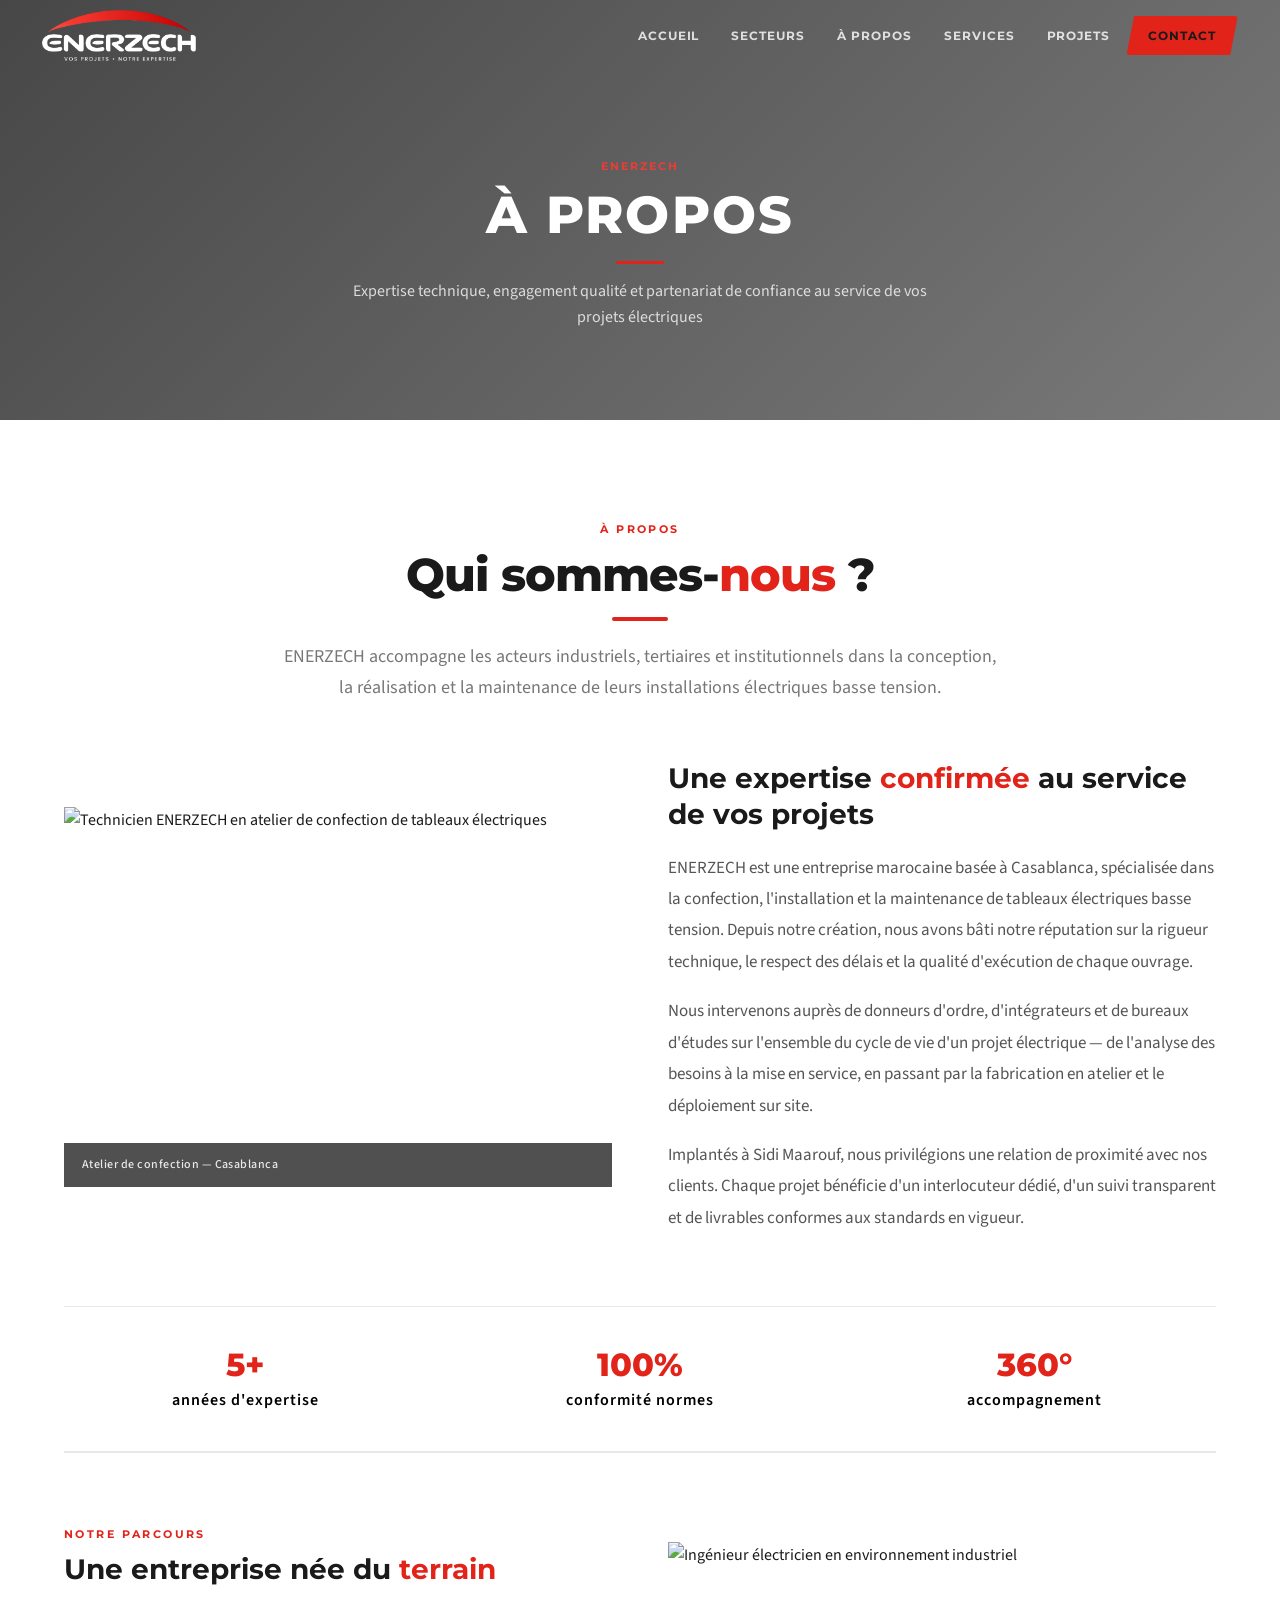
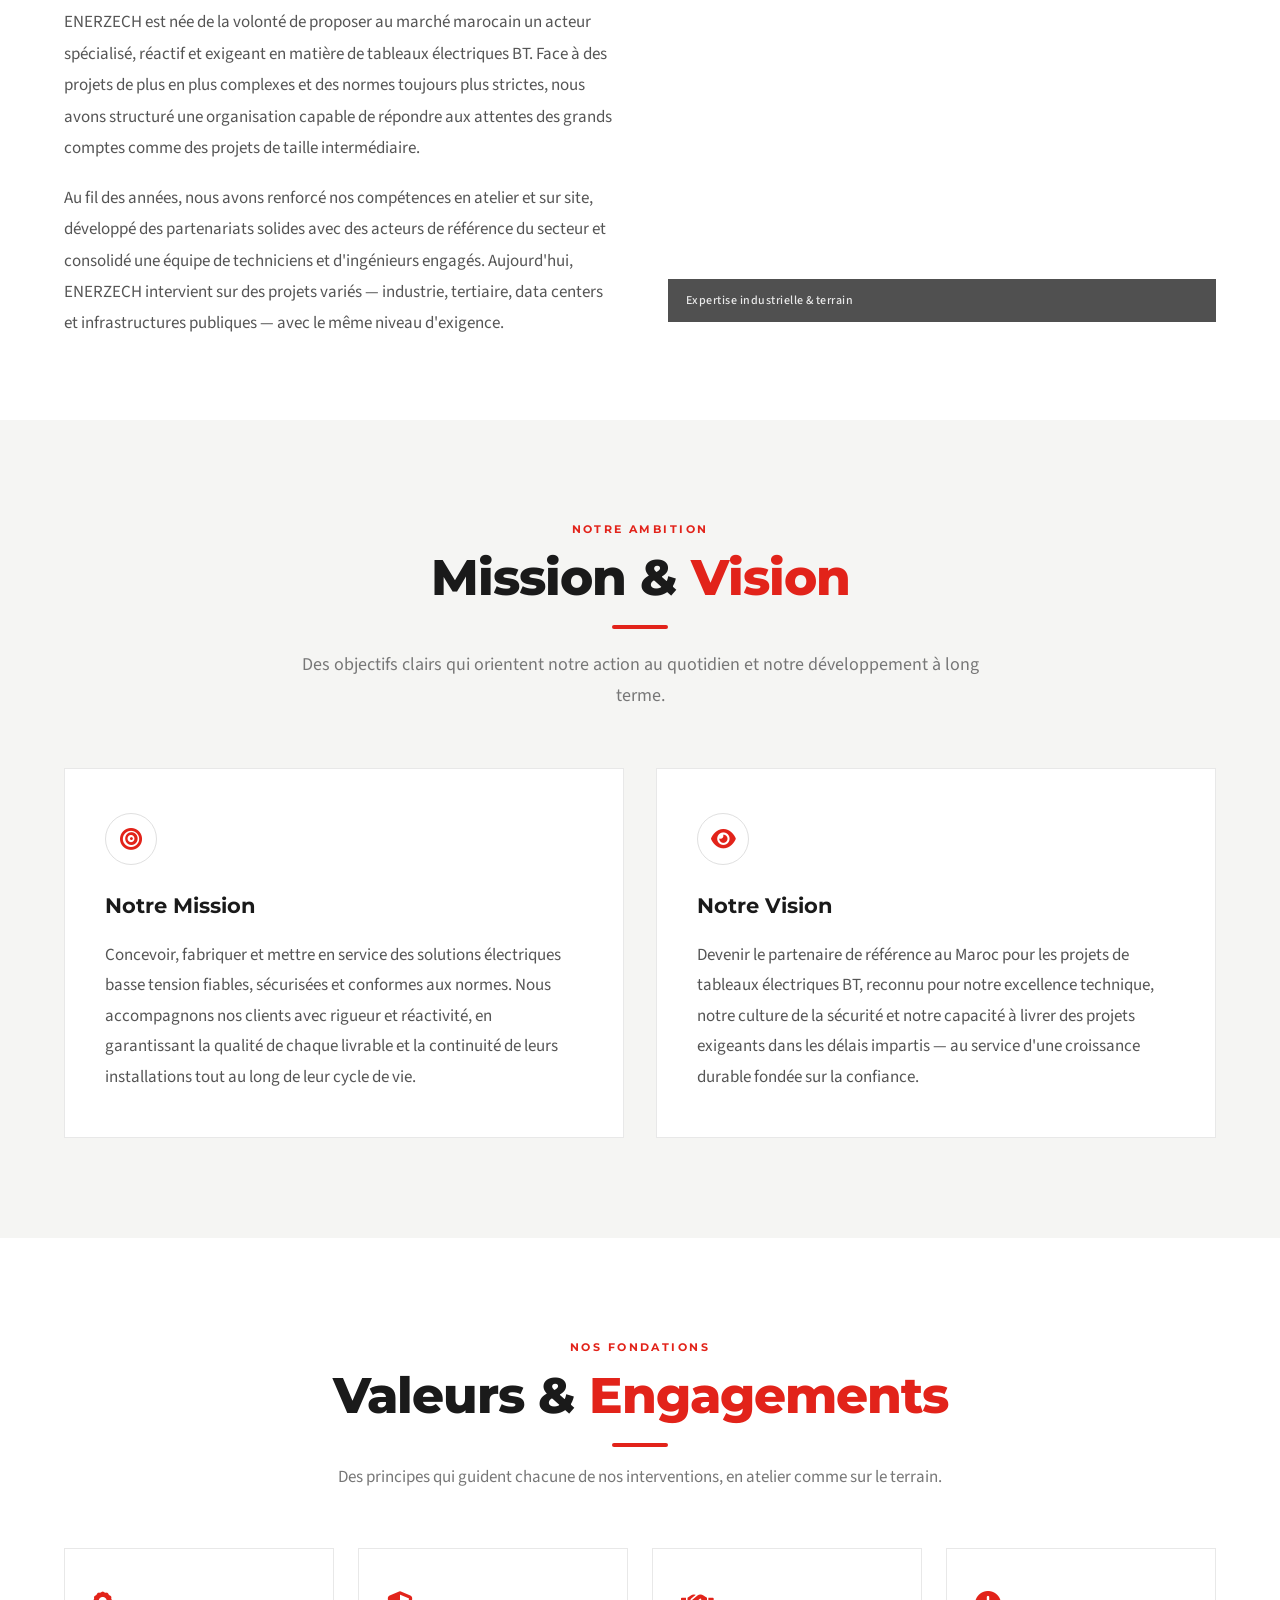
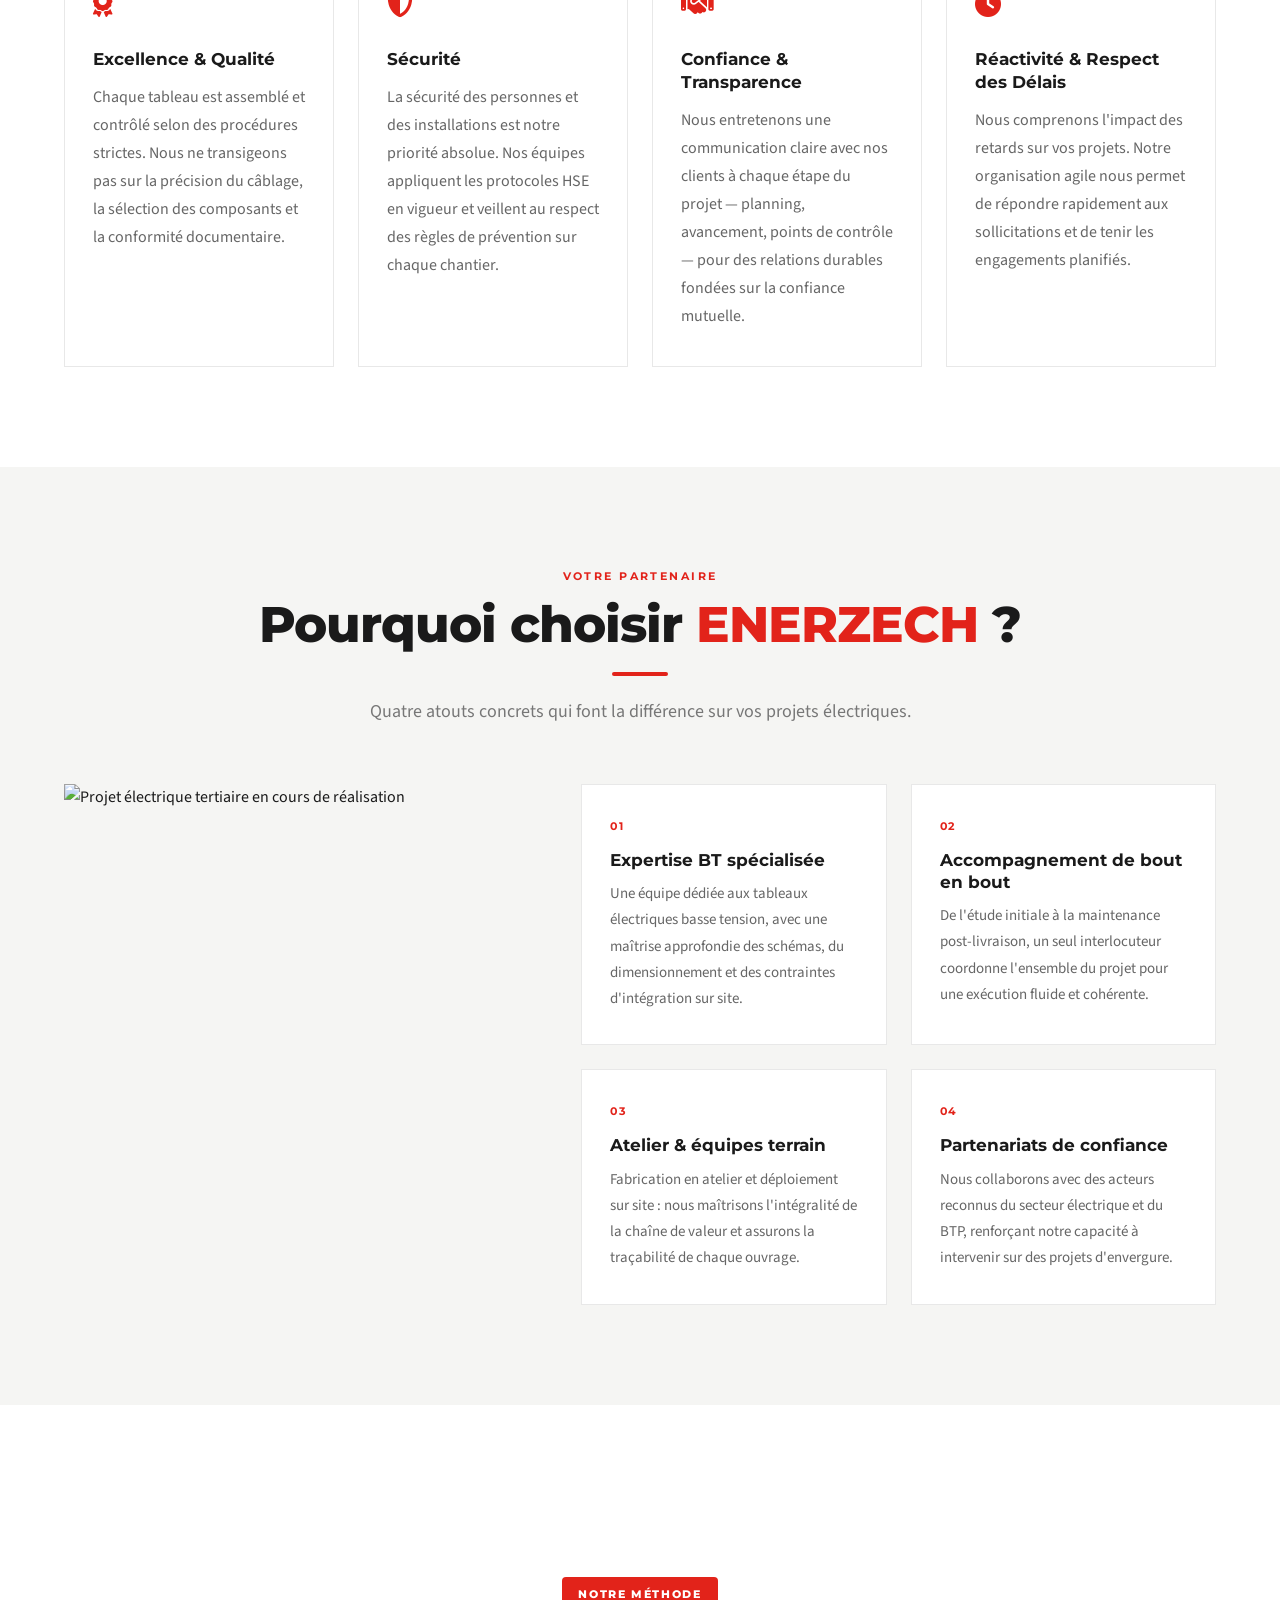
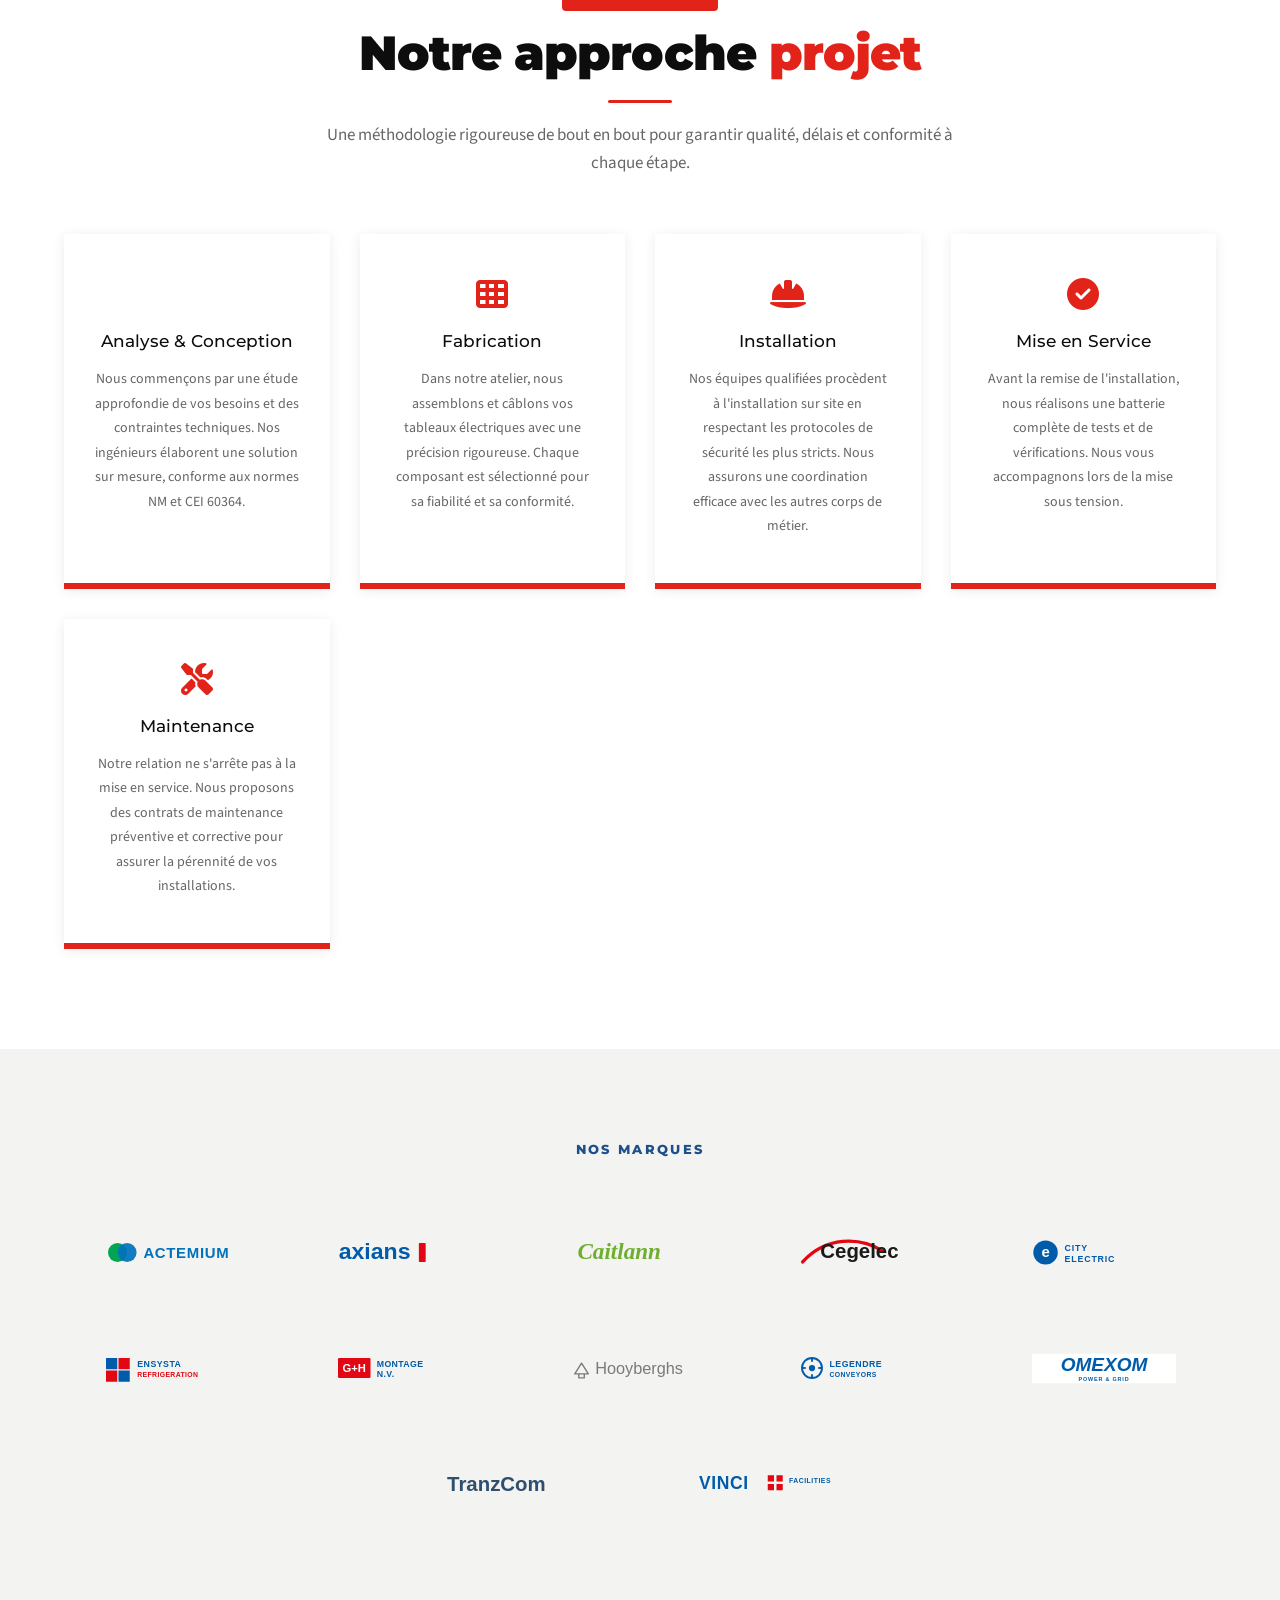
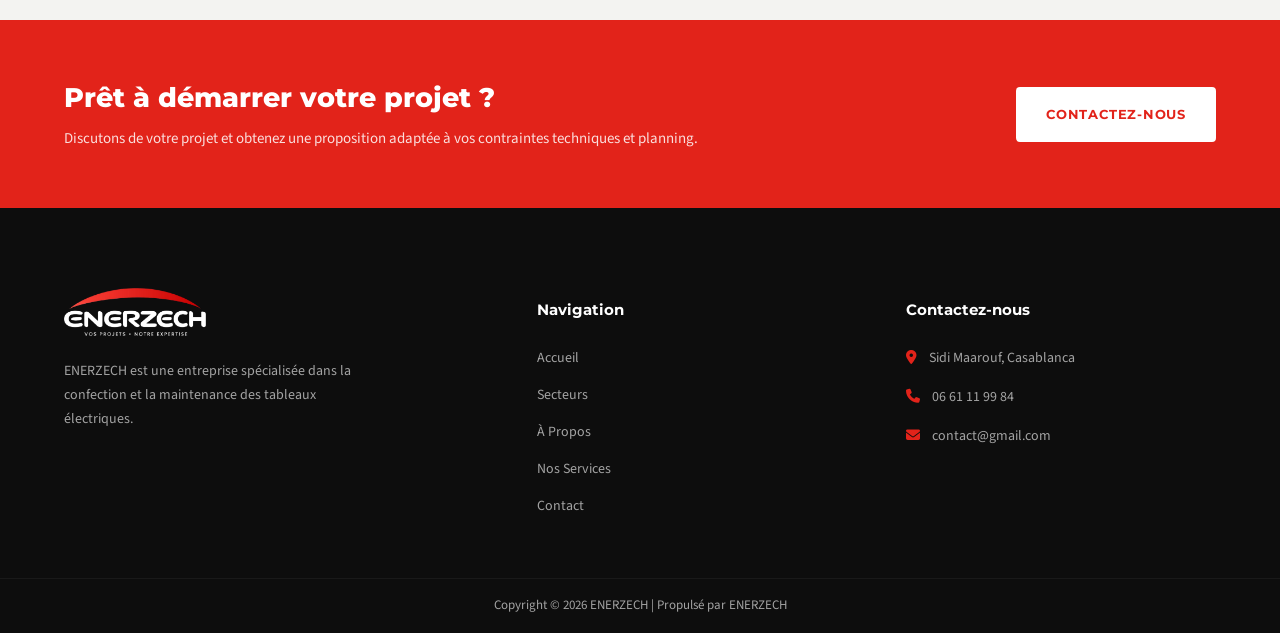
==== commit 58202e36: "feat: add responsive styles and update layout across all pages" ====
--- a/about.html
+++ b/about.html
@@ -418,7 +418,6 @@
         <div class="footer-col">
           <div class="footer-brand">
             <img src="Assets/images/logo.png" alt="ENERZECH Logo" />
-            <span class="footer-brand-name">ENERZECH</span>
           </div>
           <p class="footer-about">
             ENERZECH est une entreprise spécialisée dans la confection et la
--- a/Assets/css/style.css
+++ b/Assets/css/style.css
@@ -93,9 +93,9 @@
 
 /* ── VARIABLES ── */
 :root {
-  --rouge: #FF0000;
-  --rouge-dark: #db1919;
-  --rouge-light: #e73027;
+  --rouge: #E2231A;
+  --rouge-dark: #B91710;
+  --rouge-light: #EA3D35;
   --rouge-bg: rgba(226, 35, 26, .08);
   --rouge-border: rgba(226, 35, 26, .25);
   --orange: var(--rouge);
@@ -133,6 +133,7 @@
   max-width: 100%;
   padding: 0;
 }
+
 .section-label {
   font-family: 'Montserrat', sans-serif;
   font-size: 11px;
@@ -978,17 +979,18 @@
   margin-bottom: 1.3rem;
   transform: translateY(0);
   transition: none;
-  background-color:var(--rouge);
+  background-color: var(--rouge);
   width: fit-content;
   padding: 5px;
   color: #080808;
   border-radius: 5px;
   text-align: center;
 }
-.mc-tagline i{
+
+.mc-tagline i {
   margin-right: 5px;
   font-size: 14px;
-} 
+}
 
 .mc-title {
   font-family: 'Montserrat', sans-serif;
@@ -997,7 +999,8 @@
   color: #fff;
   line-height: 1.2;
   margin-bottom: 12px;
-  min-height: 48px; /* Forces title to always take up 2 lines of space */
+  min-height: 48px;
+  /* Forces title to always take up 2 lines of space */
 }
 
 .mc-desc {
@@ -1726,57 +1729,57 @@
 /* ═══════════════════════════════════════════════════════════════
    APPROCHE PROJET - STICKY SCROLL (chaque carte recouvre la précédente)
    ═══════════════════════════════════════════════════════════════ */
-   .approche-section {
-    background: #ffffff;
-    padding: 100px 0;
-  }
-  
-  .approche-section .section-header {
-    margin-bottom: 56px;
-  }
-  
-  .approche-section .section-title {
-    font-size: clamp(32px, 5vw, 48px);
-    font-weight: 900;
-    color: #0d0d0d;
-    margin-bottom: 0;
-  }
-  
-  .approche-section .section-title .text-primary {
-    color: var(--rouge);
-  }
-
-  .approche-section .section-label {
-    background: var(--rouge);
-    color: #ffffff;
-    padding: 8px 16px;
-    display: inline-block;
-    border-radius: 4px;
-    font-size: 11px;
-    font-weight: 800;
-    letter-spacing: 0.15em;
-    text-transform: uppercase;
-    margin-bottom: 16px;
-  }
-  
-  .approche-section .orange-rule {
-    width: 64px;
-    height: 3px;
-    background: var(--rouge);
-    border-radius: 2px;
-    margin: 20px auto 0;
-  }
-  
-  .approche-subtitle {
-    max-width: 640px;
-    margin: 18px auto 0;
-    text-align: center;
-    color: #666;
-    font-size: 16px;
-    line-height: 1.7;
-  }
-  
-  
+.approche-section {
+  background: #ffffff;
+  padding: 100px 0;
+}
+
+.approche-section .section-header {
+  margin-bottom: 56px;
+}
+
+.approche-section .section-title {
+  font-size: clamp(32px, 5vw, 48px);
+  font-weight: 900;
+  color: #0d0d0d;
+  margin-bottom: 0;
+}
+
+.approche-section .section-title .text-primary {
+  color: var(--rouge);
+}
+
+.approche-section .section-label {
+  background: var(--rouge);
+  color: #ffffff;
+  padding: 8px 16px;
+  display: inline-block;
+  border-radius: 4px;
+  font-size: 11px;
+  font-weight: 800;
+  letter-spacing: 0.15em;
+  text-transform: uppercase;
+  margin-bottom: 16px;
+}
+
+.approche-section .orange-rule {
+  width: 64px;
+  height: 3px;
+  background: var(--rouge);
+  border-radius: 2px;
+  margin: 20px auto 0;
+}
+
+.approche-subtitle {
+  max-width: 640px;
+  margin: 18px auto 0;
+  text-align: center;
+  color: #666;
+  font-size: 16px;
+  line-height: 1.7;
+}
+
+
 /* ═══════════════════════════════════════════════════════════════
    ABOUT SECTION
    ═══════════════════════════════════════════════════════════════ */
@@ -1786,7 +1789,7 @@
 .about-section {
   padding: 100px 0 80px;
   background: #ffffff;
- 
+
 }
 
 .about-section .section-header {
@@ -2034,7 +2037,7 @@
   flex-direction: column;
   align-items: center;
   text-align: center;
-  
+
 }
 
 .stat-number {
@@ -2182,7 +2185,7 @@
   padding: 100px 0;
   background: #f5f5f3;
   width: 100%;
- 
+
 }
 
 .about-why-layout {
@@ -2548,6 +2551,7 @@
 }
 
 @media (max-width: 1024px) {
+
   .home-why-section,
   .home-process-section,
   .home-highlights-section,
@@ -2568,6 +2572,7 @@
 }
 
 @media (max-width: 768px) {
+
   .home-why-section,
   .home-process-section,
   .home-highlights-section,
@@ -2597,6 +2602,7 @@
 }
 
 @media (max-width: 480px) {
+
   .home-why-section,
   .home-process-section,
   .home-highlights-section,
@@ -2772,6 +2778,7 @@
   border-color: var(--rouge);
   color: #fff;
 }
+
 /* ── Partners Section — Responsive ── */
 @media (max-width: 1024px) {
   .partners-row {
@@ -2849,6 +2856,7 @@
     max-height: 42px;
   }
 }
+
 /* ═══════════════════════════════════════════════════════════════
    PROJECTS MOSAIC
    ═══════════════════════════════════════════════════════════════ */
@@ -3317,18 +3325,14 @@
 
 .footer-brand img {
   width: auto;
-  height: 44px;
-  max-width: 140px;
+  height: 48px;
+  max-width: 170px;
   object-fit: contain;
+  display: block;
 }
 
 .footer-brand-name {
-  font-family: 'Montserrat', sans-serif;
-  font-size: 15px;
-  font-weight: 900;
-  color: #fff;
-  line-height: 1.1;
-  text-transform: uppercase;
+  display: none;
 }
 
 .footer-about {
@@ -3806,6 +3810,7 @@
 .cta-band .btn-outline {
   white-space: nowrap;
 }
+
 .cta-band {
   background: var(--rouge);
   padding: 56px 20px;
@@ -3925,7 +3930,7 @@
   background: #fff;
 }
 
-.services-prestations-section > .wrapper {
+.services-prestations-section>.wrapper {
   margin-bottom: 56px;
 }
 
@@ -4035,5 +4040,4 @@
 
 .services-prestations-section .about-split:hover .about-split__media img {
   transform: scale(1.04);
-}
-
+}
--- a/Assets/css/responsive.css
+++ b/Assets/css/responsive.css
@@ -85,6 +85,13 @@
 
 /* ── Root Variables ── */
 :root {
+  --rouge: #E2231A;
+  --rouge-dark: #B91710;
+  --rouge-light: #EA3D35;
+  --rouge-bg: rgba(226, 35, 26, .08);
+  --rouge-border: rgba(226, 35, 26, .25);
+  --orange: var(--rouge);
+  --or: var(--rouge);
   --nav-h: 72px;
   --container-padding: 24px;
 }
@@ -101,49 +108,50 @@
 
 /* ── Large Tablets (1024px) ── */
 @media (max-width: 1024px) {
+
   .about-header,
   .about-cards {
     grid-template-columns: 1fr;
     gap: 30px;
   }
-  
+
   .about-cards {
     gap: 20px;
   }
-  
+
   .ah-right p {
     margin-bottom: 0;
   }
-  
+
   .about-images {
     flex-direction: column;
   }
-  
+
   .ai-main-img,
   .ai-side-img {
     width: 100%;
     flex: none;
   }
-  
+
   .ai-main-img {
     height: 400px;
   }
-  
+
   .contact-content {
     gap: 40px;
   }
-  
+
   .sector-block {
     padding: 60px 0;
   }
-  
+
   .sector-grid,
   .sector-grid--reverse {
     display: flex;
     flex-direction: column;
     gap: 32px;
   }
-  
+
   .sector-image {
     order: -1;
     width: 100%;
@@ -151,7 +159,7 @@
     border-radius: 12px;
     overflow: hidden;
   }
-  
+
   .sector-image img {
     width: 100%;
     height: 100%;
@@ -159,11 +167,11 @@
     display: block;
     transition: transform 0.6s cubic-bezier(0.25, 0.46, 0.45, 0.94);
   }
-  
+
   .sector-image:hover img {
     transform: scale(1.05);
   }
-  
+
   .section-title {
     font-size: clamp(28px, 4.2vw, 36px) !important;
   }
@@ -203,20 +211,21 @@
     grid-template-columns: repeat(2, 1fr);
     gap: 24px;
   }
-  
+
   .about-grid {
     gap: 48px;
   }
-  
+
   .footer-grid {
     grid-template-columns: 1fr 1fr;
     gap: 40px;
   }
-  
+
 }
 
 /* ── Tablets & Small Screens (900px) ── */
 @media (max-width: 900px) {
+
   /* Navigation */
   .main-nav {
     display: none;
@@ -231,111 +240,135 @@
     -webkit-backdrop-filter: blur(16px);
     padding: 16px 24px 24px;
     gap: 4px;
-    border-bottom: 1px solid rgba(255, 255, 255, 0.07);
+    border-bottom: 2px solid var(--rouge);
+    box-shadow: 0 12px 32px rgba(0, 0, 0, 0.5);
     z-index: 1000;
   }
-  
+
   .main-nav.open {
     display: flex;
   }
-  
+
   .nav-item {
     padding: 12px 16px;
     font-size: 13px;
-  }
-  
+    border-radius: var(--r, 4px);
+    transition: all 0.25s ease;
+  }
+
+  .nav-item:hover,
+  .nav-item.active {
+    color: var(--rouge) !important;
+    background: var(--rouge-bg);
+  }
+
+  .nav-item.active::after {
+    display: none;
+  }
+
   .nav-item--cta {
     text-align: center;
     margin: 8px 0 0;
-  }
-  
+    background: var(--rouge) !important;
+    color: #fff !important;
+    box-shadow: 0 4px 16px var(--rouge-border);
+  }
+
+  .nav-item--cta:hover {
+    background: var(--rouge-dark) !important;
+  }
+
   .nav-burger {
     display: flex;
     z-index: 1001;
   }
 
+  .nav-burger.open span {
+    background: var(--rouge);
+  }
+
   .header-inner {
     position: relative;
   }
-  
+
   /* About Section */
   .about-grid {
     grid-template-columns: 1fr;
     gap: 40px;
   }
-  
+
   .about-img-col {
     order: -1;
   }
-  
+
   .about-badge {
     right: 8px;
     bottom: -16px;
     padding: 12px 16px;
   }
-  
+
   /* Why Section */
   .why-wrapper {
     grid-template-columns: 1fr;
     gap: 48px;
   }
-  
+
   .why-left {
     max-width: 100%;
   }
-  
+
   /* Contact Section */
   .contact-grid {
     grid-template-columns: 1fr;
     gap: 40px;
   }
-  
+
   /* Slider */
   .slide-content {
     padding: 0 32px;
   }
-  
+
   /* Projects */
   .projects-mosaic {
     grid-template-columns: 1fr 1fr;
     grid-template-rows: 260px 260px 260px;
     gap: 16px;
   }
-  
+
   .proj-item--tall {
     grid-row: span 1;
     grid-column: span 2;
   }
-  
+
   .proj-item--wide {
     grid-column: span 2;
   }
-  
+
   /* Approche Section */
   .approche-steps {
     flex-direction: column;
     gap: 10px;
   }
-  
+
   .approche-connector {
     display: none;
   }
-  
+
   .approche-section {
     padding: 80px 0;
   }
-  
+
   .approche-subtitle {
     margin: 16px auto 48px;
   }
-  
+
   /* ── SECTORS DETAIL - IMPROVED MOBILE ── */
   .sectors-detail {
     padding: 0;
     overflow: visible;
     background: #fafafa;
   }
-  
+
   .sector-block {
     padding: 0;
     position: relative;
@@ -346,15 +379,15 @@
     transition: box-shadow 0.3s ease;
     border-bottom: none;
   }
-  
+
   .sector-block:last-child {
     margin-bottom: 0;
   }
-  
+
   .sector-block:target {
     box-shadow: 0 4px 20px rgba(0, 0, 0, 0.08);
   }
-  
+
   /* Sticky Label */
   .sector-content .section-label {
     position: sticky;
@@ -368,7 +401,7 @@
     font-weight: 700;
     letter-spacing: 3px;
     text-transform: uppercase;
-    border-bottom: 3px solid var(--rouge, #e2231a);
+    border-bottom: 3px solid var(--rouge);
     border-radius: 0;
     display: flex;
     align-items: center;
@@ -378,33 +411,36 @@
     isolation: isolate;
     box-shadow: 0 2px 12px rgba(0, 0, 0, 0.15);
   }
-  
+
   .sector-content .section-label::before {
     content: '';
     display: inline-block;
     width: 6px;
     height: 6px;
-    background: var(--rouge, #e2231a);
+    background: var(--rouge);
     border-radius: 50%;
     animation: pulse-dot 2s ease-in-out infinite;
   }
-  
+
   @keyframes pulse-dot {
-    0%, 100% {
+
+    0%,
+    100% {
       opacity: 1;
       transform: scale(1);
     }
+
     50% {
       opacity: 0.5;
       transform: scale(0.8);
     }
   }
-  
+
   .sector-content .section-label .label-icon {
     font-size: 16px;
     margin-right: 4px;
   }
-  
+
   .sector-content .section-label .label-count {
     margin-left: auto;
     font-size: 10px;
@@ -415,14 +451,14 @@
     padding: 2px 10px;
     border-radius: 12px;
   }
-  
+
   .sector-content {
     order: 2;
     padding: 0 20px 32px;
     overflow: visible;
     background: #ffffff;
   }
-  
+
   .sector-image {
     order: 1;
     height: 220px;
@@ -431,7 +467,7 @@
     position: relative;
     background: #1a1a1a;
   }
-  
+
   .sector-image::after {
     content: '';
     position: absolute;
@@ -442,7 +478,7 @@
     background: linear-gradient(to top, rgba(0, 0, 0, 0.6) 0%, transparent 100%);
     pointer-events: none;
   }
-  
+
   .sector-image img {
     width: 100%;
     height: 100%;
@@ -450,11 +486,11 @@
     display: block;
     transition: transform 0.8s cubic-bezier(0.25, 0.46, 0.45, 0.94);
   }
-  
+
   .sector-image:hover img {
     transform: scale(1.08);
   }
-  
+
   /* Image overlay with sector number */
   .sector-image .image-overlay {
     position: absolute;
@@ -463,7 +499,7 @@
     z-index: 5;
     color: #fff;
   }
-  
+
   .sector-image .image-overlay .sector-number {
     font-size: 12px;
     font-weight: 700;
@@ -472,16 +508,16 @@
     display: block;
     margin-bottom: 4px;
   }
-  
+
   .sector-image .image-overlay .sector-tag {
     font-size: 13px;
     font-weight: 600;
-    background: rgba(226, 35, 26, 0.9);
+    background: var(--rouge);
     padding: 4px 14px;
     border-radius: 20px;
     display: inline-block;
   }
-  
+
   .sector-title {
     font-size: 22px;
     line-height: 1.3;
@@ -491,7 +527,7 @@
     position: relative;
     padding-bottom: 14px;
   }
-  
+
   .sector-title::after {
     content: '';
     position: absolute;
@@ -499,10 +535,10 @@
     left: 0;
     width: 40px;
     height: 3px;
-    background: linear-gradient(90deg, #e2231a, #F45B54);
+    background: linear-gradient(90deg, var(--rouge), var(--rouge-light));
     border-radius: 2px;
   }
-  
+
   .sector-desc {
     font-size: 15px;
     line-height: 1.7;
@@ -510,12 +546,12 @@
     color: #444;
     font-weight: 400;
   }
-  
+
   .sector-desc strong {
     color: #0d0d0d;
     font-weight: 600;
   }
-  
+
   .sector-features {
     padding: 0;
     margin: 0 0 20px 0;
@@ -524,7 +560,7 @@
     gap: 10px;
     list-style: none;
   }
-  
+
   .sector-features li {
     font-size: 14px;
     padding: 10px 14px 10px 40px;
@@ -533,78 +569,78 @@
     position: relative;
     background: #f8f8f8;
     border-radius: 8px;
-    border-left: 3px solid var(--rouge, #e2231a);
+    border-left: 3px solid var(--rouge);
     transition: all 0.3s ease;
   }
-  
+
   .sector-features li:active {
     transform: scale(0.98);
     background: #f0f0f0;
   }
-  
+
   .sector-features li::before {
     content: '✓';
     position: absolute;
     left: 14px;
     top: 50%;
     transform: translateY(-50%);
-    color: var(--rouge, #e2231a);
+    color: var(--rouge);
     font-weight: 700;
     font-size: 16px;
   }
-  
+
   .sector-features li:hover {
     background: #f0f0f0;
     padding-left: 44px;
   }
-  
+
   /* CTA Button */
   .sector-cta {
     display: inline-flex;
     align-items: center;
     gap: 8px;
     padding: 12px 24px;
-    background: linear-gradient(135deg, #e2231a, #F45B54);
+    background: linear-gradient(135deg, var(--rouge), var(--rouge-light));
     color: #fff;
     font-weight: 600;
     font-size: 14px;
     border-radius: 30px;
     text-decoration: none;
     transition: all 0.3s ease;
-    box-shadow: 0 4px 16px rgba(226, 35, 26, 0.3);
+    box-shadow: 0 4px 16px var(--rouge-border);
     margin-top: 4px;
   }
-  
+
   .sector-cta:active {
     transform: scale(0.96);
-    box-shadow: 0 2px 8px rgba(226, 35, 26, 0.2);
-  }
-  
+    box-shadow: 0 2px 8px var(--rouge-border);
+  }
+
   .sector-cta .arrow {
     transition: transform 0.3s ease;
   }
-  
+
   .sector-cta:active .arrow {
     transform: translateX(4px);
   }
-  
+
   /* Expand/Collapse Toggle */
   .sector-toggle {
     display: none;
   }
-  
+
   .sector-expandable {
     max-height: none;
     overflow: visible;
     transition: max-height 0.4s cubic-bezier(0.25, 0.46, 0.45, 0.94);
   }
-  
+
   .sector-expandable.collapsed {
     max-height: 120px;
     overflow: hidden;
     position: relative;
   }
-  
+
   .sector-expandable.collapsed::after {
     content: '';
     position: absolute;
@@ -615,30 +651,30 @@
     background: linear-gradient(to bottom, transparent, #ffffff);
     pointer-events: none;
   }
-  
+
   .sector-expand-btn {
     display: inline-flex;
     align-items: center;
     gap: 8px;
     background: transparent;
     border: none;
-    color: var(--rouge, #e2231a);
+    color: var(--rouge);
     font-weight: 600;
     font-size: 13px;
     padding: 8px 0;
     cursor: pointer;
     transition: all 0.3s ease;
   }
-  
+
   .sector-expand-btn:active {
     transform: scale(0.96);
   }
-  
+
   .sector-expand-btn .chevron {
     transition: transform 0.3s ease;
     display: inline-block;
   }
-  
+
   .sector-expand-btn .chevron.rotated {
     transform: rotate(180deg);
   }
@@ -650,11 +686,11 @@
     --nav-h: 68px;
     --container-padding: 20px;
   }
-  
+
   .wrapper {
     padding: 0 var(--container-padding);
   }
-  
+
   /* Hero Section */
   .hero-cta-inner {
     flex-direction: column;
@@ -663,107 +699,107 @@
     gap: 16px;
     text-align: center;
   }
-  
+
   .hero-btns {
     justify-content: center;
   }
-  
+
   .slide-content {
     padding: 0 20px;
     bottom: 220px;
   }
-  
+
   .slide-dots {
     right: 16px;
     bottom: 220px;
   }
-  
+
   .slide-arrow {
     display: none;
   }
-  
+
   /* Services */
   .services-grid {
     grid-template-columns: 1fr;
     gap: 20px;
   }
-  
+
   /* Projects */
   .projects-mosaic {
     grid-template-columns: 1fr;
     grid-template-rows: auto;
     gap: 16px;
   }
-  
+
   .proj-item {
     height: 220px;
   }
-  
+
   .proj-item--tall,
   .proj-item--wide {
     grid-row: span 1;
     grid-column: span 1;
   }
-  
+
   /* Stats */
   .stats-grid {
     grid-template-columns: 1fr 1fr;
     gap: 24px;
   }
-  
+
   /* Form */
   .form-row.two-col {
     grid-template-columns: 1fr;
     gap: 16px;
   }
-  
+
   .contact-form-col {
     padding: 28px 20px;
   }
-  
+
   /* Footer */
   .footer-grid {
     grid-template-columns: 1fr;
     gap: 28px;
   }
-  
+
   .fb-inner {
     flex-direction: column;
     text-align: center;
   }
-  
+
   .hero-scroll-cue {
     display: none;
   }
-  
+
   /* Approche */
   .approche-section {
     padding: 60px 0;
   }
-  
+
   .approche-subtitle {
     font-size: 14px;
     margin: 12px auto 40px;
   }
-  
+
   .approche-card {
     padding: 25px 20px;
   }
-  
+
   .approche-icon-wrap {
     width: 50px;
     height: 50px;
     font-size: 22px;
   }
-  
+
   .approche-card-title {
     font-size: 15px;
   }
-  
+
   .approche-card-desc {
     font-size: 12px;
   }
-  
+
   /* Sectors */
   .sector-content .section-label {
     top: var(--nav-h, 68px);
@@ -772,78 +808,78 @@
     letter-spacing: 2.5px;
     margin: 0 -16px 0;
   }
-  
+
   .sector-content .section-label .label-icon {
     font-size: 14px;
   }
-  
+
   .sector-content .section-label .label-count {
     font-size: 9px;
     padding: 1px 8px;
   }
-  
+
   .sector-content {
     padding: 0 16px 24px;
   }
-  
+
   .sector-image {
     height: 180px;
   }
-  
+
   .sector-image .image-overlay {
     bottom: 12px;
     left: 16px;
   }
-  
+
   .sector-image .image-overlay .sector-number {
     font-size: 10px;
   }
-  
+
   .sector-image .image-overlay .sector-tag {
     font-size: 11px;
     padding: 3px 12px;
   }
-  
+
   .sector-title {
     font-size: 19px;
     margin: 16px 0 10px;
     padding-bottom: 12px;
   }
-  
+
   .sector-title::after {
     width: 30px;
     height: 2.5px;
   }
-  
+
   .sector-desc {
     font-size: 14px;
     line-height: 1.65;
     margin-bottom: 16px;
   }
-  
+
   .sector-features {
     gap: 8px;
     margin-bottom: 16px;
   }
-  
+
   .sector-features li {
     font-size: 13px;
     padding: 8px 12px 8px 36px;
     border-left-width: 2.5px;
   }
-  
+
   .sector-features li::before {
     font-size: 14px;
     left: 12px;
   }
-  
+
   .sector-cta {
     padding: 10px 20px;
     font-size: 13px;
     width: 100%;
     justify-content: center;
   }
-  
+
   .sector-expandable.collapsed {
     max-height: 100px;
   }
@@ -883,6 +919,7 @@
   .page-banner-content .section-label.light {
     font-size: 10px;
     letter-spacing: .16em;
+    color: var(--rouge-light);
   }
 
   .page-banner-content h1 {
@@ -900,6 +937,7 @@
   .page-banner-content .orange-rule {
     width: 40px;
     height: 3px;
+    background: var(--rouge);
   }
 }
 
@@ -921,13 +959,13 @@
   .page-banner-content p {
     font-size: 13px;
   }
-  
+
   .cta-band-inner {
     flex-direction: column;
     text-align: center;
     gap: 16px;
   }
-  
+
   .home-solutions-grid {
     grid-template-columns: 1fr;
     gap: 20px;
@@ -975,11 +1013,11 @@
   :root {
     --container-padding: 16px;
   }
-  
+
   .wrapper {
     padding: 0 var(--container-padding);
   }
-  
+
   .section-title {
     font-size: 24px !important;
   }
@@ -1003,32 +1041,32 @@
     font-size: 14px !important;
     line-height: 1.72 !important;
   }
-  
+
   /* Approche */
   .approche-section {
     padding: 50px 0;
   }
-  
+
   .approche-card {
     padding: 34px 16px;
   }
-  
+
   .approche-num {
     font-size: 10px;
   }
-  
+
   .approche-icon-wrap {
     width: 45px;
     height: 45px;
     font-size: 20px;
     margin-bottom: 16px;
   }
-  
+
   .approche-card-title {
     font-size: 14px;
     margin-bottom: 8px;
   }
-  
+
   /* Sectors */
   .sector-content .section-label {
     top: var(--nav-h, 68px);
@@ -1038,38 +1076,38 @@
     margin: 0 -14px 0;
     border-bottom-width: 2px;
   }
-  
+
   .sector-content .section-label::before {
     width: 4px;
     height: 4px;
   }
-  
+
   .sector-content {
     padding: 0 14px 20px;
   }
-  
+
   .sector-image {
     height: 150px;
   }
-  
+
   .sector-title {
     font-size: 17px;
   }
-  
+
   .sector-desc {
     font-size: 13px;
   }
-  
+
   .sector-features li {
     font-size: 12px;
     padding: 6px 10px 6px 32px;
   }
-  
+
   .sector-features li::before {
     font-size: 12px;
     left: 10px;
   }
-  
+
   .sector-cta {
     padding: 8px 16px;
     font-size: 12px;
@@ -1081,11 +1119,11 @@
   :root {
     --container-padding: 12px;
   }
-  
+
   .hero-cta-inner {
     padding: 16px;
   }
-  
+
   .sector-content .section-label {
     top: var(--nav-h, 68px);
     padding: 6px 12px;
@@ -1093,33 +1131,33 @@
     letter-spacing: 1.5px;
     margin: 0 -12px 0;
   }
-  
+
   .sector-content {
     padding: 0 12px 16px;
   }
-  
+
   .sector-image {
     height: 130px;
   }
-  
+
   .sector-title {
     font-size: 15px;
   }
-  
+
   .sector-desc {
     font-size: 12px;
   }
-  
+
   .sector-features li {
     font-size: 11px;
     padding: 5px 8px 5px 28px;
   }
-  
+
   .sector-features li::before {
     font-size: 11px;
     left: 8px;
   }
-  
+
   .sector-cta {
     padding: 6px 14px;
     font-size: 11px;
@@ -1131,45 +1169,45 @@
   .sector-image {
     height: 160px;
   }
-  
+
   .hero-cta-inner {
     padding: 12px 20px;
   }
-  
+
   .sector-content .section-label {
     padding: 6px 16px;
     font-size: 9px;
   }
-  
+
   .sector-content {
     padding: 0 16px 16px;
   }
-  
+
   .sector-title {
     font-size: 17px;
     margin: 12px 0 8px;
     padding-bottom: 8px;
   }
-  
+
   .sector-desc {
     font-size: 13px;
     margin-bottom: 12px;
   }
-  
+
   .sector-features {
     gap: 6px;
   }
-  
+
   .sector-features li {
     font-size: 12px;
     padding: 6px 10px 6px 32px;
   }
-  
+
   .sector-cta {
     padding: 8px 16px;
     font-size: 12px;
   }
-  
+
   .sector-block {
     margin-bottom: 8px;
   }
@@ -1181,59 +1219,60 @@
     .sectors-detail {
       background: #0d0d0d;
     }
-    
+
     .sector-block {
       background: #1a1a1a;
       box-shadow: 0 2px 8px rgba(0, 0, 0, 0.3);
     }
-    
+
     .sector-content {
       background: #1a1a1a;
     }
-    
+
     .sector-title {
       color: #ffffff;
     }
-    
+
     .sector-desc {
       color: #aaa;
     }
-    
+
     .sector-desc strong {
       color: #ffffff;
     }
-    
+
     .sector-features li {
       background: #242424;
-      border-left-color: #F45B54;
+      border-left-color: var(--rouge-light);
       color: #ddd;
     }
-    
+
     .sector-features li:hover {
       background: #2a2a2a;
     }
-    
+
     .sector-features li::before {
-      color: #F45B54;
+      color: var(--rouge-light);
     }
-    
+
     .sector-expandable.collapsed::after {
       background: linear-gradient(to bottom, transparent, #1a1a1a);
     }
-    
+
     .sector-content .section-label {
       background: linear-gradient(135deg, #1a1a1a 0%, #0d0d0d 100%);
-      border-bottom-color: #F45B54;
+      border-bottom-color: var(--rouge-light);
     }
-    
+
     .sector-cta {
-      background: linear-gradient(135deg, #F45B54, #e2231a);
+      background: linear-gradient(135deg, var(--rouge-light), var(--rouge));
     }
   }
 }
 
 /* ── Reduced Motion ── */
 @media (prefers-reduced-motion: reduce) {
+
   .sector-image img,
   .sector-image:hover img,
   .sector-features li,
@@ -1243,11 +1282,11 @@
     transition: none !important;
     animation: none !important;
   }
-  
+
   .sector-content .section-label::before {
     animation: none !important;
   }
-  
+
   .sector-block:target {
     box-shadow: none !important;
   }
@@ -1258,16 +1297,16 @@
   .sector-image:hover img {
     transform: none;
   }
-  
+
   .sector-features li:hover {
     padding-left: 40px;
     background: #f8f8f8;
   }
-  
+
   .sector-cta:hover {
     transform: none;
   }
-  
+
   @media (prefers-color-scheme: dark) {
     .sector-features li:hover {
       background: #242424;
@@ -1277,6 +1316,7 @@
 
 /* ── Print Styles ── */
 @media print {
+
   .main-nav,
   .nav-burger,
   .slide-arrow,
@@ -1284,12 +1324,12 @@
   .hero-scroll-cue {
     display: none !important;
   }
-  
+
   .wrapper {
     max-width: 100%;
     padding: 0;
   }
-  
+
   .sector-block {
     break-inside: avoid;
     page-break-inside: avoid;
@@ -1340,6 +1380,7 @@
 }
 
 @media (prefers-reduced-motion: reduce) {
+
   .about-value-card,
   .about-mv-card,
   .about-why-item,
@@ -1533,20 +1574,24 @@
     top: calc(var(--nav-h, 68px) + 0px);
     z-index: 1;
   }
-  .approche-card:nth-child(2) { 
-    top: calc(var(--nav-h, 68px) + 18px); 
+
+  .approche-card:nth-child(2) {
+    top: calc(var(--nav-h, 68px) + 18px);
     z-index: 2;
   }
-  .approche-card:nth-child(3) { 
-    top: calc(var(--nav-h, 68px) + 36px); 
+
+  .approche-card:nth-child(3) {
+    top: calc(var(--nav-h, 68px) + 36px);
     z-index: 3;
   }
-  .approche-card:nth-child(4) { 
-    top: calc(var(--nav-h, 68px) + 54px); 
+
+  .approche-card:nth-child(4) {
+    top: calc(var(--nav-h, 68px) + 54px);
     z-index: 4;
   }
-  .approche-card:nth-child(5) { 
-    top: calc(var(--nav-h, 68px) + 72px); 
+
+  .approche-card:nth-child(5) {
+    top: calc(var(--nav-h, 68px) + 72px);
     z-index: 5;
   }
 
@@ -1641,20 +1686,24 @@
     padding: 14px 18px 12px;
   }
 
-  .approche-card:nth-child(1) { 
-    top: calc(var(--nav-h, 72px) + 0px);  
-  }
-  .approche-card:nth-child(2) { 
-    top: calc(var(--nav-h, 72px) + 16px); 
-  }
-  .approche-card:nth-child(3) { 
-    top: calc(var(--nav-h, 72px) + 32px); 
-  }
-  .approche-card:nth-child(4) { 
-    top: calc(var(--nav-h, 72px) + 48px); 
-  }
-  .approche-card:nth-child(5) { 
-    top: calc(var(--nav-h, 72px) + 64px); 
+  .approche-card:nth-child(1) {
+    top: calc(var(--nav-h, 72px) + 0px);
+  }
+
+  .approche-card:nth-child(2) {
+    top: calc(var(--nav-h, 72px) + 16px);
+  }
+
+  .approche-card:nth-child(3) {
+    top: calc(var(--nav-h, 72px) + 32px);
+  }
+
+  .approche-card:nth-child(4) {
+    top: calc(var(--nav-h, 72px) + 48px);
+  }
+
+  .approche-card:nth-child(5) {
+    top: calc(var(--nav-h, 72px) + 64px);
   }
 
   .approche-icon-wrap {
@@ -1694,7 +1743,7 @@
     }
 
     .approche-step {
-      color: rgba(226, 35, 26, 0.15);
+      color: var(--rouge-border);
     }
 
     .approche-icon-wrap {
@@ -1761,6 +1810,7 @@
    same stack rhythm as "Notre Approche"
 ───────────────────────────────────────── */
 @media (max-width: 900px) {
+
   #markets,
   #markets .markets-grid,
   #markets .market-card-wrap {
@@ -2041,7 +2091,7 @@
     padding: 72px 0 0;
   }
 
-  .services-prestations-section > .wrapper {
+  .services-prestations-section>.wrapper {
     margin-bottom: 40px;
   }
 
@@ -2433,6 +2483,7 @@
     height: 46px;
     margin: 0;
   }
+
   .logo img {
     height: 46px;
     max-width: 155px;
@@ -2444,6 +2495,7 @@
     height: 40px;
     margin: 0;
   }
+
   .logo img {
     height: 40px;
     max-width: 135px;
@@ -2455,8 +2507,9 @@
     height: 34px;
     margin: 0;
   }
+
   .logo img {
     height: 34px;
     max-width: 115px;
   }
-}
+}
